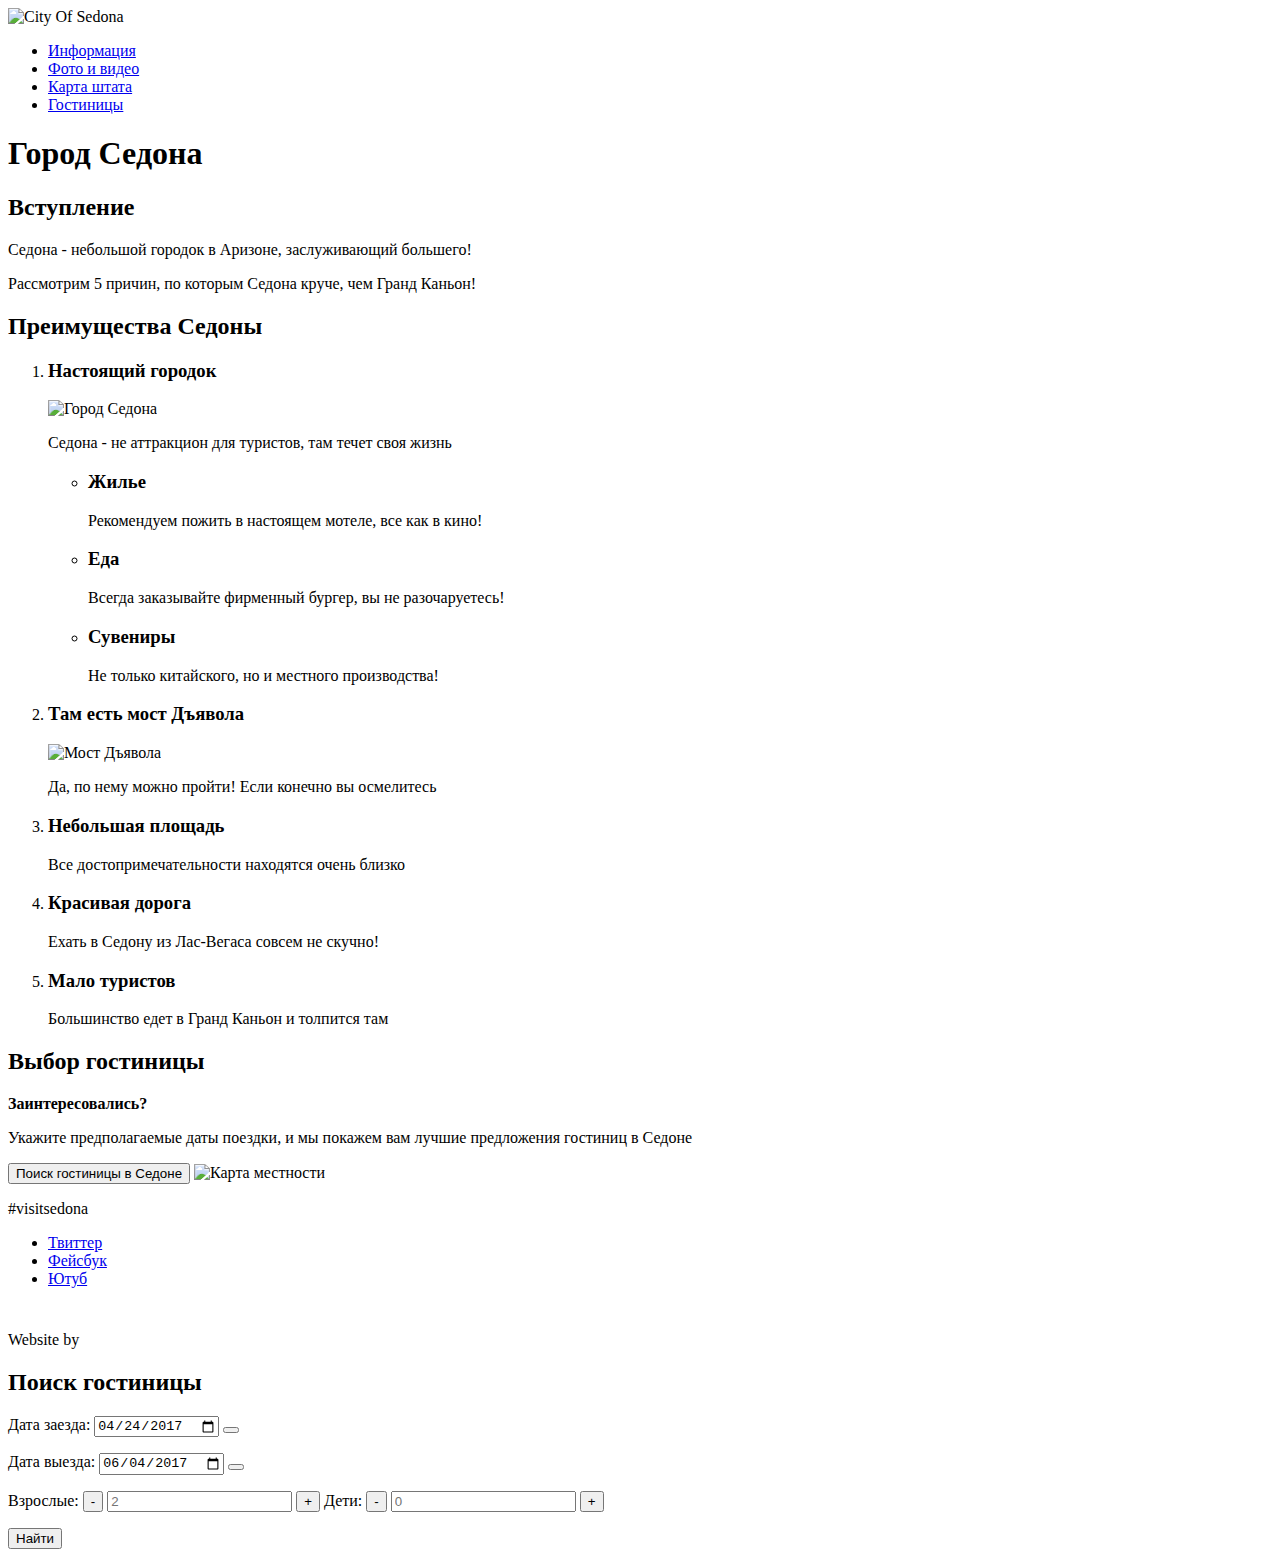
==== index.html @ 25e4fe48 "Добавление форм: редактирование" ====
<!DOCTYPE html>
<html lang="ru">
  <head>
    <meta charset="utf-8">
    <title>HTML Academy: Седона</title>
  </head>
  <body>
      
    <header class="main-header">
        <nav class="main-navigation">
            <a class="main-logo">
                <img class="sedona-main-logo" src="img/sedona-main-logo.png" width="138" height="70" alt="City Of Sedona">
            </a>
            <ul class="list-navigation">
                <li><a class="navigation-button" href="info.html">Информация</a></li>
                <li><a class="navigation-button" href="media.html">Фото и видео</a></li>
                <li><a class="navigation-button" href="map.html">Карта штата</a></li>
                <li><a class="navigation-button" href="hotels.html">Гостиницы</a></li>
            </ul>
        </nav>
    </header>
            
    <main class="container">
          
        <h1 class="visually-hidden">Город Седона</h1>
          
        <section class="introduction">
            <h2 class="visually-hidden">Вступление</h2>
            <p class="slogan">Седона - небольшой городок в Аризоне, заслуживающий большего!</p>
            <p>Рассмотрим 5 причин, по которым Седона круче, чем Гранд Каньон!</p>
        </section>
          
        <section class="features">
            <h2 class="visually-hidden">Преимущества Седоны</h2>
            <ol class="features-list">
                <li>
                    <h3>Настоящий городок</h3>
                    <img class="sedona-town" src="img/sedona-town.jpg" width="800" height="400" alt="Город Седона">
                    <p>Седона - не аттракцион для туристов, там течет своя жизнь</p>
                      
                    <div class="towns-advantages">
                        <ul class="towns-advantages-list">
                            <li><h3>Жилье</h3><p>Рекомендуем пожить в настоящем мотеле, все как в кино!</p></li>
                            <li><h3>Еда</h3><p>Всегда заказывайте фирменный бургер, вы не разочаруетесь!</p></li>
                            <li><h3>Сувениры</h3><p>Не только китайского, но и местного производства!</p></li>
                        </ul>
                    </div>
                      
                </li>
                <li>
                    <h3>Там есть мост Дъявола</h3>
                    <img class="devils-bridge" src="img/devils-bridge.jpg" width="800" height="400" alt="Мост Дъявола">
                    <p>Да, по нему можно пройти! Если конечно вы осмелитесь</p>
                </li>
                <li>
                    <h3>Небольшая площадь</h3>
                    <p>Все достопримечательности находятся очень близко</p>
                </li>
                <li>
                    <h3>Красивая дорога</h3>
                    <p>Ехать в Седону из Лас-Вегаса совсем не скучно!</p>
                </li>
                <li>
                    <h3>Мало туристов</h3>
                    <p>Большинство едет в Гранд Каньон и толпится там</p>
                </li>
              </ol>
        </section>
          
        <section class="choice">
            <h2 class="visually-hidden">Выбор гостиницы</h2>
            <b>Заинтересовались?</b>
            <p class="choice-info">Укажите предполагаемые даты поездки, и мы покажем вам лучшие предложения гостиниц в Седоне</p>
            <button type="button">Поиск гостиницы в Седоне</button> 
            <img class="map" src="img/map.png" width="1718" height="748" alt="Карта местности">
        </section>
    </main>
      
    <footer class="main-footer">
        <p class="tag">#visitsedona</p>
        <div class="footer-social">
            <ul class="social-list">
                <li><a class="social-tw" href="#">Твиттер</a></li>
                <li><a class="social-fb" href="#">Фейсбук</a></li>
                <li><a class="social-yt" href="#">Ютуб</a></li>
            </ul>
        </div>
        <p class="footer-copyright">
            Website by
            <a class="htmlacademy" href="#"><img class="htmlacademy-logo" src="img/htmlacademy-logo.svg" width="116" height="41" alt="HTML Academy"></a>
        </p>
    </footer>
      
    <section class="modal modal-seacrh">  
        <h2 class="visually-hidden">Поиск гостиницы</h2>
        <form class="search" method="post" action="https://echo.htmlacademy.ru">
            <p>
                <label for="search-arrival-date">Дата заезда:</label>
                <input type="date" id="search-arrival-date" name="arrival-date" value="2017-04-24">
                <button type="button" class="calendar" aria-label="Выбор даты"></button>
            </p>
            <p>
                <label for="search-departure-date">Дата выезда:</label>
                <input type="date" id="search-departure-date" name="departure-date" value="2017-06-04">
                <button type="button" class="calendar" aria-label="Выбор даты"></button>
            </p>
            <p>
                <label for="search-adults">Взрослые:</label>
                <button type="button" class="minus minus-adults">-</button>
                <input type="number" id="search-adults" name="adults" min="0" placeholder="2">
                <button type="button" class="plus plus-adults">+</button>
                
                <label for="search-children">Дети:</label>
                <button type="button" class="minus minus-children">-</button>
                <input type="number" id="search-children" name="children" min="0" placeholder="0">
                <button type="button" class="plus plus-children">+</button>
            </p>
            <button type="submit">Найти</button>
        </form>
    </section>
  </body>
</html>
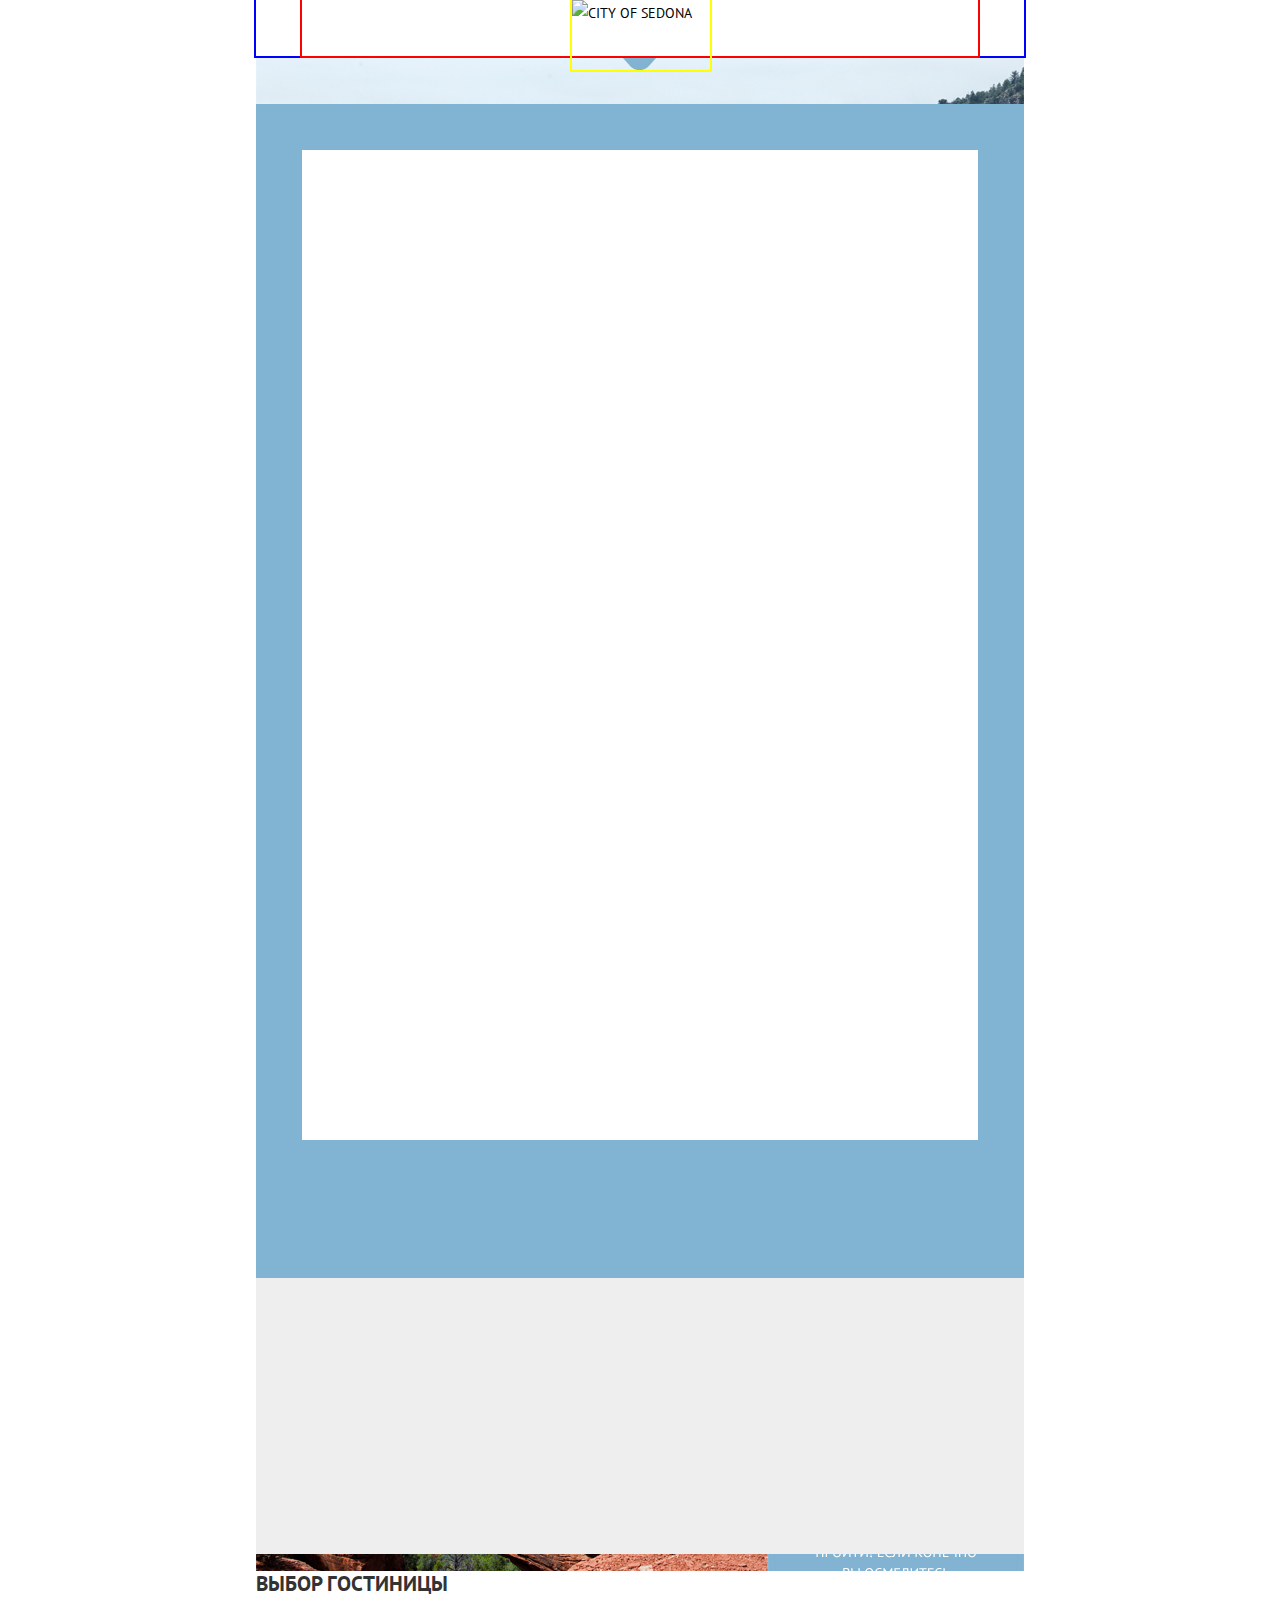
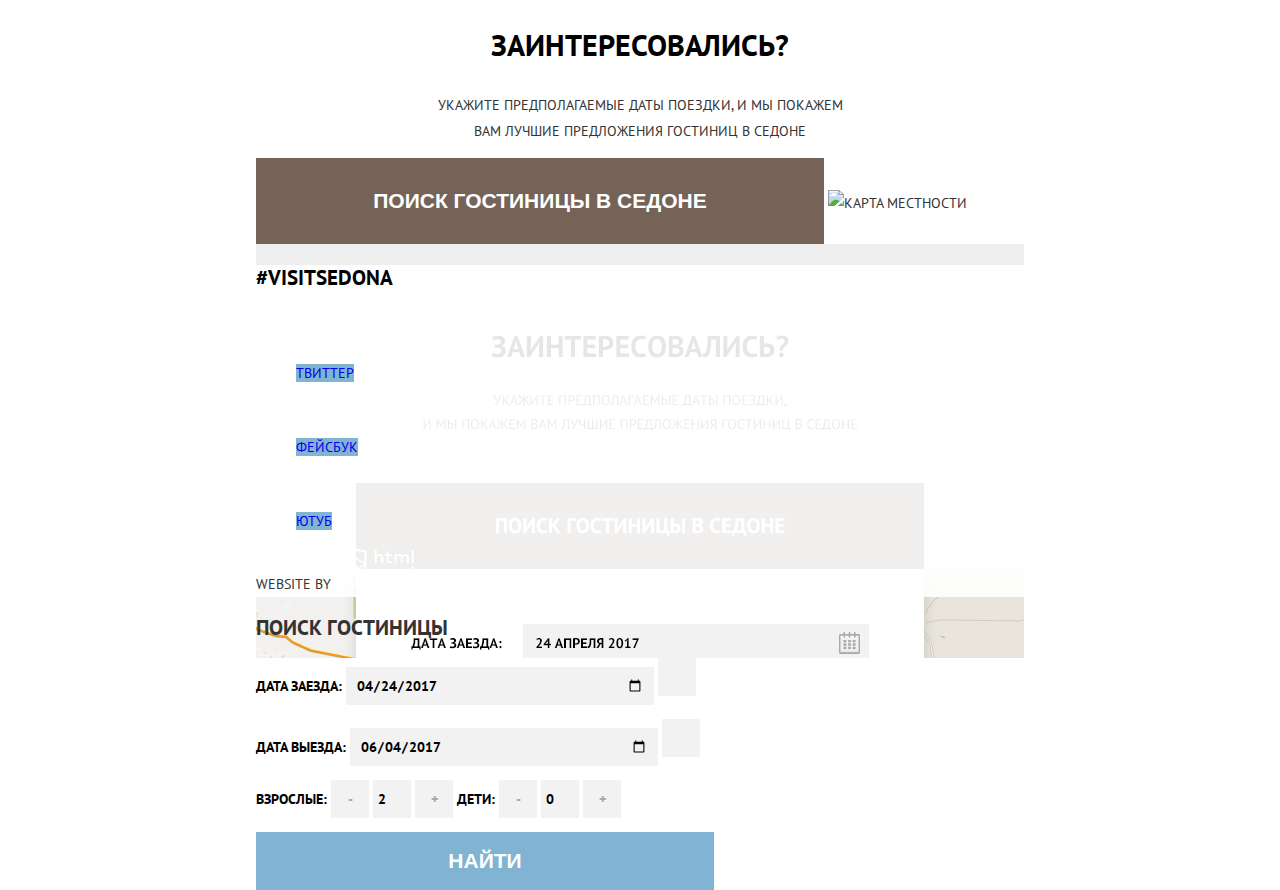
==== commit dcf2d3e6: "Сетки: готовый хедер" ====
--- a/index.html
+++ b/index.html
@@ -3,92 +3,164 @@
   <head>
     <meta charset="utf-8">
     <title>HTML Academy: Седона</title>
+    <link rel="stylesheet" href="css/normalize.css">
+    <link rel="stylesheet" href="css/style.css">
+    <link href="https://fonts.googleapis.com/css?family=PT+Sans:400,700&amp;subset=cyrillic" rel="stylesheet">
   </head>
   <body>
       
     <header class="main-header">
         <nav class="main-navigation">
-            <a class="main-logo">
-                <img class="sedona-main-logo" src="img/sedona-main-logo.png" width="138" height="70" alt="City Of Sedona">
-            </a>
-            <ul class="list-navigation">
-                <li><a class="navigation-button" href="info.html">Информация</a></li>
-                <li><a class="navigation-button" href="media.html">Фото и видео</a></li>
-                <li><a class="navigation-button" href="map.html">Карта штата</a></li>
-                <li><a class="navigation-button" href="hotels.html">Гостиницы</a></li>
-            </ul>
+            <div class="align-container">
+                <a class="main-logo">
+                    <img class="sedona-main-logo" src="img/sedona-main-logo.png" width="138" height="70" alt="City Of Sedona">
+                </a>
+                <ul class="list-navigation">
+<!--
+                    <li><a class="navigation-button" href="info.html">Информация</a></li>
+                    <li><a class="navigation-button" href="media.html">Фото и видео</a></li>
+                    <li><a class="navigation-button" href="map.html">Карта штата</a></li>
+                    <li><a class="navigation-button" href="hotels.html">Гостиницы</a></li>
+-->
+                </ul> 
+            </div>
         </nav>
     </header>
             
     <main class="container">
           
-        <h1 class="visually-hidden">Город Седона</h1>
+        <!--<h1 class="visually-hidden">Город Седона</h1>-->
           
         <section class="introduction">
-            <h2 class="visually-hidden">Вступление</h2>
-            <p class="slogan">Седона - небольшой городок в Аризоне, заслуживающий большего!</p>
-            <p>Рассмотрим 5 причин, по которым Седона круче, чем Гранд Каньон!</p>
+<!--
+            <div class="background-container">
+                <div class="align-container">
+                    <div class="welcome-wrapper">
+                        <img src="img/welcome.png" width="256" height="86" alt="Welcome to the gorgeous">
+                    </div>
+                    <div class="sedona-wrapper">
+                        <img src="img/sedona.png" width="458" height="78" alt="Sedona">
+                    </div>
+                    <div class="grandcanyon-wrapper">
+                        <img src="img/grandcanyonsucks.png" width="296" height="80" alt="Because the Grand Canyon sucks!">
+                    </div>
+                </div>
+            </div>
+-->
+            <!--<h2 class="visually-hidden">Вступление</h2>-->
+            <div class="text-container">
+                <div class="slogan-container">
+                   <!-- <p class="slogan">Седона - небольшой городок в Аризоне, заслуживающий большего!</p>-->
+                </div>
+                <!--<p>Рассмотрим 5 причин, по которым Седона круче, чем Гранд Каньон!</p>-->
+            </div>
         </section>
           
         <section class="features">
-            <h2 class="visually-hidden">Преимущества Седоны</h2>
+           <!-- <h2 class="visually-hidden">Преимущества Седоны</h2> -->
             <ol class="features-list">
-                <li>
-                    <h3>Настоящий городок</h3>
-                    <img class="sedona-town" src="img/sedona-town.jpg" width="800" height="400" alt="Город Седона">
-                    <p>Седона - не аттракцион для туристов, там течет своя жизнь</p>
+                <div class="features-wrapper">
+                    <li class="feature-item special special-1">
+<!--
+                        <h3>Настоящий городок</h3>
+                        <img class="sedona-town" src="img/sedona-town.jpg" width="511" height="256" alt="Город Седона">
+                        <p class="feature-number">№1</p>
+                        <p>Седона - не аттракцион для туристов, там течет своя жизнь</p>
+-->
                       
-                    <div class="towns-advantages">
-                        <ul class="towns-advantages-list">
-                            <li><h3>Жилье</h3><p>Рекомендуем пожить в настоящем мотеле, все как в кино!</p></li>
-                            <li><h3>Еда</h3><p>Всегда заказывайте фирменный бургер, вы не разочаруетесь!</p></li>
-                            <li><h3>Сувениры</h3><p>Не только китайского, но и местного производства!</p></li>
-                        </ul>
-                    </div>
+                        <div class="towns-advantages">
+                            <div class="towns-advantages-wrapper">
+                                <ul class="towns-advantages-list">
+                                    <li class="advantage-item">
+<!--
+                                        <div class="advantage-item-container advantage-item-container-1">
+                                            <h3>Жилье</h3>
+                                            <p>Рекомендуем пожить в настоящем мотеле, все как в кино!</p>
+                                        </div>
+-->
+                                    </li>
+                                    <li class="advantage-item">
+<!--
+                                        <div class="advantage-item-container advantage-item-container-2">
+                                            <h3>Еда</h3>
+                                            <p>Всегда заказывайте фирменный бургер, вы не разочаруетесь!</p>
+                                        </div>
+-->
+                                    </li>
+                                    <li class="advantage-item">
+<!--
+                                        <div class="advantage-item-container advantage-item-container-3">
+                                            <h3>Сувениры</h3>
+                                            <p>Не только китайского, но и местного производства!</p>
+                                        </div>
+-->
+                                </li>
+                                </ul>
+                            </div>
+                        </div>
                       
-                </li>
-                <li>
-                    <h3>Там есть мост Дъявола</h3>
-                    <img class="devils-bridge" src="img/devils-bridge.jpg" width="800" height="400" alt="Мост Дъявола">
-                    <p>Да, по нему можно пройти! Если конечно вы осмелитесь</p>
-                </li>
-                <li>
-                    <h3>Небольшая площадь</h3>
-                    <p>Все достопримечательности находятся очень близко</p>
-                </li>
-                <li>
-                    <h3>Красивая дорога</h3>
-                    <p>Ехать в Седону из Лас-Вегаса совсем не скучно!</p>
-                </li>
-                <li>
-                    <h3>Мало туристов</h3>
-                    <p>Большинство едет в Гранд Каньон и толпится там</p>
-                </li>
-              </ol>
+                    </li>
+                    <li class="feature-item special special-2">
+<!--
+                        <h3>Там есть мост Дъявола</h3>
+                        <img class="devils-bridge" src="img/devils-bridge.jpg" width="511" height="255" alt="Мост Дъявола">
+                        <p class="feature-number">№2</p>
+                        <p>Да, по нему можно пройти! Если конечно вы осмелитесь</p>
+-->
+                    </li>
+                    <li class="feature-item">
+<!--
+                        <h3>Небольшая площадь</h3>
+                        <p class="feature-number">№3</p>
+                        <p>Все достопримечательности находятся очень близко</p>
+-->
+                    </li>
+                    <li class="feature-item">
+<!--
+                        <h3>Красивая дорога</h3>
+                        <p class="feature-number">№4</p>
+                        <p>Ехать в Седону из Лас-Вегаса совсем не скучно!</p>
+-->
+                    </li>
+                    <li class="feature-item">
+<!--
+                        <h3>Мало туристов</h3>
+                        <p class="feature-number">№5</p>
+                        <p>Большинство едет в Гранд Каньон и толпится там</p>
+-->
+                    </li>
+                </div>
+            </ol>
         </section>
           
         <section class="choice">
             <h2 class="visually-hidden">Выбор гостиницы</h2>
-            <b>Заинтересовались?</b>
-            <p class="choice-info">Укажите предполагаемые даты поездки, и мы покажем вам лучшие предложения гостиниц в Седоне</p>
+            <div class="text-container">
+                <p class="interest">Заинтересовались?</p>
+                <p class="choice-info">Укажите предполагаемые даты поездки, и мы покажем вам лучшие предложения гостиниц в Седоне</p>
+            </div>
             <button type="button">Поиск гостиницы в Седоне</button> 
             <img class="map" src="img/map.png" width="1718" height="748" alt="Карта местности">
         </section>
     </main>
       
     <footer class="main-footer">
-        <p class="tag">#visitsedona</p>
-        <div class="footer-social">
+        <div class="footer-tag-container">
+            <p class="tag">#visitsedona</p>
+        </div>
+        <div class="footer-social-container">
             <ul class="social-list">
                 <li><a class="social-tw" href="#">Твиттер</a></li>
                 <li><a class="social-fb" href="#">Фейсбук</a></li>
                 <li><a class="social-yt" href="#">Ютуб</a></li>
             </ul>
         </div>
-        <p class="footer-copyright">
-            Website by
-            <a class="htmlacademy" href="#"><img class="htmlacademy-logo" src="img/htmlacademy-logo.svg" width="116" height="41" alt="HTML Academy"></a>
-        </p>
+        <div class="footer-copyright-container">
+            <p class="footer-copyright">
+                Website by
+                <a class="htmlacademy" href="#"><img class="htmlacademy-logo" src="img/htmlacademy-logo.svg" width="116" height="41" alt="HTML Academy"></a>
+            </p>
+        </div>
     </footer>
       
     <section class="modal modal-seacrh">  
@@ -107,12 +179,12 @@
             <p>
                 <label for="search-adults">Взрослые:</label>
                 <button type="button" class="minus minus-adults">-</button>
-                <input type="number" id="search-adults" name="adults" min="0" placeholder="2">
+                <input type="number" id="search-adults" name="adults" min="0" value="2">
                 <button type="button" class="plus plus-adults">+</button>
                 
                 <label for="search-children">Дети:</label>
                 <button type="button" class="minus minus-children">-</button>
-                <input type="number" id="search-children" name="children" min="0" placeholder="0">
+                <input type="number" id="search-children" name="children" min="0" value="0">
                 <button type="button" class="plus plus-children">+</button>
             </p>
             <button type="submit">Найти</button>
--- a/css/style.css
+++ b/css/style.css
@@ -0,0 +1,714 @@
+/*размер шрифта,
+высоту строки,
+цвет шрифта,
+жирность шрифта,
+гарнитура (название шрифта),
+другие текстовые параметры, если требуется по макету.*/
+
+/*Базовые теги*/
+
+html { 
+    box-sizing: border-box; 
+}
+
+*, 
+*::before, 
+*::after { 
+    box-sizing: inherit; 
+}
+
+body {
+    margin: 0 auto;
+    padding: 0;
+    
+    /*Временно*/
+    width: 768px;
+    
+    font-family: 'PT Sans', 'Tahoma', sans-serif;
+    font-size: 14px;
+    line-height: 26px;
+    font-weight: normal;
+    color: #333333;
+    text-transform: uppercase;
+    
+    background-color: #ffffff;
+    background-image: url(../img/sedona-index-768.jpg);
+    background-repeat: no-repeat;
+    background-position: center top;
+}
+
+a {
+    text-decoration: none;
+    
+    outline: none;
+}
+
+/*Главное меню*/
+
+.main-navigation {
+    margin: 0;
+    padding: 0;
+    
+    color: #000000;
+}
+
+.list-navigation {
+    margin: 0;
+    padding: 0;
+
+    background-color: #ffffff;
+    list-style: none;
+}
+
+/*Интерактивные элементы*/
+
+.list-navigation a {
+    color: #000000;
+}
+
+.list-navigation a:hover,
+.list-navigation a:focus {
+    color: #81b3d2;
+}
+
+.list-navigation a:active {
+    color: rgba(0, 0, 0, 0.3);
+}
+
+.list-navigation a:visited {
+    color: #000000;
+}
+
+.active-main a {
+    color: #766357;
+}
+
+/*Интро главной страницы*/
+/*Подправить картинку-тень*/
+
+.introduction .background-container {
+    margin: 0;
+    padding: 0;
+    
+    width: 100%;
+    /*Временно*/
+    height: 512px;
+    
+    background-color: #858c92;
+    background-image: 
+        url("../img/shadow.png"),  
+        url("../img/background-photo.jpg");
+    background-size: 
+        100%,
+        100%;
+    background-position: 
+        bottom center,
+        center;
+    background-repeat: no-repeat;
+}
+
+.text-container {
+    margin: auto;
+    padding: 0;
+    
+    text-align: center;
+}
+
+.slogan-container {
+    margin: auto;
+    padding: 0;
+    
+    width: 440px;
+    height: 48px;
+    
+    font-size: 21px;
+    font-weight: bold;
+    color: #000000;
+}
+
+/*Преимущества главной страницы*/
+
+.features {
+    background-color: #eeeeee;
+}
+
+.features-list {
+    margin: 0;
+    padding: 0;
+    
+    list-style: none;
+}
+
+.features-list h3 {
+    font-size: 21px;
+    font-weight: bold;
+    color: #000000;
+}
+
+.feature-item {
+    margin: 0;
+    padding: 46px;
+    
+    width: 33%;
+    
+    text-align: center;
+}
+
+.special {
+    width: 100%;
+    
+    color: #ffffff;
+    
+    background-color: #81b3d2;
+}
+
+
+.special h3 {
+    color: #ffffff;
+}
+
+.towns-advantages {
+    color: #000000;
+    
+    background-color: #ffffff;
+}
+
+.towns-advantages h3 {
+    color: #000000;
+}
+
+.towns-advantages-list {
+    margin: 0;
+    padding: 0;
+    
+    list-style: none;
+}
+
+.advantage-item {
+    margin: 0;
+    padding: 0;
+    
+    width: 33%;
+    height: 330px;
+}
+
+.advantage-item-container::before {
+    content: "";
+    display: block;
+    
+    width: 75px;
+    height: 72px;
+        
+    background-size: 75px 72px;
+}
+
+.advantage-item-container-1::before {
+    background-image: url(../img/icon-1.svg);
+}
+
+.advantage-item-container-2::before {
+    background-image: url(../img/icon-2.svg);
+}
+
+.advantage-item-container-3::before {
+    background-image: url(../img/icon-3.svg);
+}
+
+/*Подбор отеля и карта*/
+
+.choice {
+    background-color: #ffffff;
+}
+
+.interest {
+    font-size: 30px;
+    line-height: 35px;
+    font-weight: bold;
+    color: #000000;
+}
+
+.choice .text-container {
+    width: 434px;
+}
+
+/*Интерактивные элементы*/
+
+.choice button[type="button"] {
+    width: 568px;
+    height: 86px;
+    
+    font-size: 21px;
+    line-height: 26px;
+    font-weight: bold;
+    color: #ffffff;
+    text-transform: uppercase;
+    text-align: center;
+    
+    background-color: #766357;
+    border: none;
+    outline: none;
+}
+
+.choice button[type="button"]:hover,
+.choice button[type="button"]:focus {
+    background-color: #604e43;
+}
+
+.choice button[type="button"]:active {
+    color: rgba(255, 255, 255, 0.3);
+    
+    background-color: #503e33;
+}
+
+/*Футер*/
+
+.main-footer {
+    background-color: rgba(255, 255, 255, 0.9)
+}
+
+.footer-tag-container {
+    font-size: 21px;
+    font-weight: bold;
+    color: #000000;
+}
+
+.social-list {
+    list-style: none;
+}
+
+/*Интерактивные элементы*/
+/*Сделать смену цвета свг картинок*/
+/*Картинки внутри ссылок появятся на следующем этапе*/
+
+.social-list a {
+    background-color: #81b3d2;
+}
+
+.social-list a:hover,
+.social-list a:focus {
+    background-color: #669ec0;
+}
+
+.social-list a:active {
+    background-color: #5496bd;
+}
+
+.social-list a::before {
+    content: "";
+    display: block;
+    
+    width: 46px;
+    height: 48px;
+    
+    background-size: 27px 27px;
+    background-position: center;
+    background-repeat: no-repeat;
+}
+
+.social-list .social-tw::before {
+    background-image: url(../img/t-icon.svg);
+}
+
+.social-list .social-fb::before {
+    background-image: url(../img/fb-icon.svg);
+}
+
+.social-list .social-yt::before {
+    background-image: url(../img/youtube-icon.svg);
+}
+
+/*Форма подбора отеля*/
+.search {
+    font-weight: bold;
+    color: #000000;
+    
+    background-color: #ffffff;
+}
+
+.search input {
+    margin: 0;
+    padding: 10px;
+    
+    font: inherit;
+    
+    background-color: #f2f2f2;
+    border: none;
+    outline: none;
+}
+
+.search input[type="date"] {
+    width: 308px;
+    height: 38px;
+}
+
+.search input[type="number"] {
+    padding: 5px;
+    
+    width: 38px;
+    height: 38px;
+}
+
+.search input:hover {
+    background-color: #ebebeb;
+}
+
+.search input:focus {
+    background-color: #ffffff;
+    border: 2px solid #e5e5e5;
+}
+
+.search button[type="button"] {
+    margin: 0;
+    padding: 5px;
+    
+    width: 38px;
+    height: 38px;
+    
+    font: inherit;
+    color: #a9a9a9;
+    
+    background-color: #f2f2f2;
+    border: none;
+    outline: none;
+}
+
+.search .calendar {
+    background-image: url(../img/calendar.svg);
+    background-repeat: no-repeat;
+    background-position: center;
+}
+
+.search button[type="button"]:hover,
+.search button[type="button"]:focus {
+    color: #000000;
+}
+
+.search button[type="button"]:active {
+    color: #81b3d2;
+}
+
+.search button[type="submit"] {
+    width: 458px;
+    height: 58px;
+    
+    font-size: 21px;
+    line-height: 26px;
+    font-weight: bold;
+    color: #ffffff;
+    text-transform: uppercase;
+    
+    background-color: #81b3d2;
+    border: none;
+    outline: none;
+}
+
+.search button[type="submit"]:hover,
+.search button[type="submit"]:focus {
+    background-color: #669ec0;
+}
+
+.search button[type="submit"]:active {
+    color: rgba(255, 255, 255, 0.3);
+    
+    background-color: #5496bd;
+}
+
+/*Фильтр страниц отелей*/
+/*Заменить у чекбоксов outline*/
+/*Стилей у input при взаимодействии нет, добавить свои...
++ добавить рамку */
+
+.filter {
+    font-size: 14px;
+    line-height: 21px;
+    color: #ffffff;
+    
+    background-color: #657380;
+    background-image: url(../img/filter-background.jpg);
+    background-repeat: no-repeat;
+    background-position: center;
+    background-size: contain;
+}
+
+.filter fieldset {
+    border: none;
+}
+
+.filter legend {
+    font-size: 16px;
+    font-weight: bold;
+}
+
+.filter input[type="text"] {
+    font: inherit;
+    color: #ffffff;
+    
+    background-color: transparent;
+    border: none;
+}
+
+.filter button[type="submit"] {
+    width: 133px;
+    height: 32px;
+    
+    font: inherit;
+    font-size: 14px;
+    line-height: 21px;
+    color: #ffffff;
+    text-transform: uppercase;
+    
+    background-color: transparent;
+    border: 2px solid #ffffff;
+    border-radius: 2px;
+    outline: none;
+}
+
+.filter button[type="submit"]:hover,
+.filter button[type="submit"]:focus {
+    color: #000000;
+    
+    background-color: #ffffff;
+}
+
+.filter button[type="submit"]:active {
+    color: #000000;
+    
+    background-color: #ffffff;
+}
+
+/*Сортировка*/
+/*Добавить смену цвета свг иконок*/
+
+.sorting {
+    font: inherit;
+    font-size: 12px;
+    line-height: 18px;
+    color: #000000;
+    
+    background-color: #ffffff;
+}
+
+.sorting .found {
+    font: inherit;
+    font-size: 21px;
+    line-height: 26px;
+    font-weight: bold;
+    color: #000000;
+}
+
+.sorting-settings {
+    list-style: none;
+}
+
+.sorting-settings a {
+    color: rgba(0, 0, 0, 0.3);
+    text-decoration: underline dotted #81b3d2;
+}
+
+.sorting-settings a:hover,
+.sorting-settings a:focus {
+    color: #81b3d2;
+}
+
+.sorting-settings a:active {
+    color: #000000;
+    text-decoration: none;
+}
+
+.active-sort a {
+    color: #81b3d2;
+}
+
+/*Список отелей*/
+
+.results-list {
+    font: inherit;
+    line-height: 21px;
+    
+    background-color: #ffffff;
+}
+
+.hotels-list {
+    list-style: none;
+}
+
+.hotel-name {
+    font: inherit;
+    font-size: 21px;
+    line-height: 26px;
+    font-weight: bold;
+    color: #000000;
+}
+
+.hotel-name:hover,
+.hotel-name:focus {
+    color: #81b3d2;
+}
+
+.hotel-name:active {
+    color: rgba(0, 0, 0, 0.3);
+}
+
+.hotels-list .info {
+    font-weight: bold;
+    color: #ffffff;
+    
+    background-color: #81b3d2;
+}
+
+.hotels-list .info:hover,
+.hotels-list .info:focus {
+    background-color: #669ec0;
+}
+
+.hotels-list .info:active {
+    color: rgba(255, 255, 255, 0.3);
+    
+    background-color: #5496bd;
+}
+
+.hotels-list .reserve {
+    font-weight: bold;
+    color: #ffffff;
+    
+    background-color: #766357;
+}
+
+.hotels-list .reserve:hover,
+.hotels-list .reserve:focus {
+    background-color: #604e43;
+}
+
+.hotels-list .reserve:active {
+    color: rgba(255, 255, 255, 0.3);
+    
+    background-color: #503e33;
+}
+
+.hotel-rating {
+    background-color: #f2f2f2;
+}
+
+.hotel-rank {
+    list-style: none;
+}
+
+.hotel-rank .star-blue::before {
+    content: "";
+    display: block;
+    
+    width: 18px;
+    height: 17px;
+    
+    background-image: url(../img/star.svg);
+    background-size: 18px 17px;
+    background-position: center;
+    background-repeat: no-repeat;
+}
+
+.hotel-rank .star-none::before {
+    content: "";
+    display: block;
+    
+    width: 18px;
+    height: 17px;
+}
+
+/*Сеточные стили*/
+*,
+*::before,
+*::after {
+    background-color: transparent;
+}
+
+/*Хедер*/
+
+.main-header {
+    margin: 0;
+    padding: 0;
+    
+    /*Временно для сетки*/
+    min-height: 56px;
+    outline: 2px solid blue;
+}
+
+.sedona-main-logo {
+    position: absolute;
+    top: 0;
+    left: 40%;
+    
+    /*Временно для сетки*/
+    outline: 2px solid yellow;
+}
+
+.main-navigation {
+    margin: 0;
+    padding: 0;
+    
+    /*Временно для сетки*/
+    min-height: 56px;
+    outline: 2px solid yellow;
+}
+
+.main-navigation .align-container {
+    position: relative;
+    
+    display: flex;
+    width: 88%;
+    margin: 0 auto;
+    
+    /*Временно для сетки*/
+    outline: 2px solid red;
+}
+
+.list-navigation {
+    margin: 0 auto;
+    padding: 0;
+    
+    /*Временно для сетки*/
+    min-height: 56px;
+    min-width: 676px;
+    outline: 2px solid green;
+}
+
+/*Интро главной страницы*/
+
+.background-container {
+    width: 100%;
+    min-height: 512px;
+}
+
+.align-container {
+    width: 88%;
+    margin: 0 auto;
+}
+
+.background-container .align-container {
+    padding-top: 75px;
+    display: flex;
+    flex-direction: column;
+    align-items: center;
+}
+
+.welcome-wrapper {
+    margin-bottom: 53px;
+}
+
+.sedona-wrapper {
+    margin-bottom: 58px;
+}
+
+.grandcanyon-wrapper {
+    margin-bottom: 85px;
+}
+
+/*Преимущества*/
+.features-wrapper {
+    display: flex;
+    flex-direction: column;
+}
+
+.towns-advantages-wrapper {
+    display: flex;
+    flex-direction: row;
+}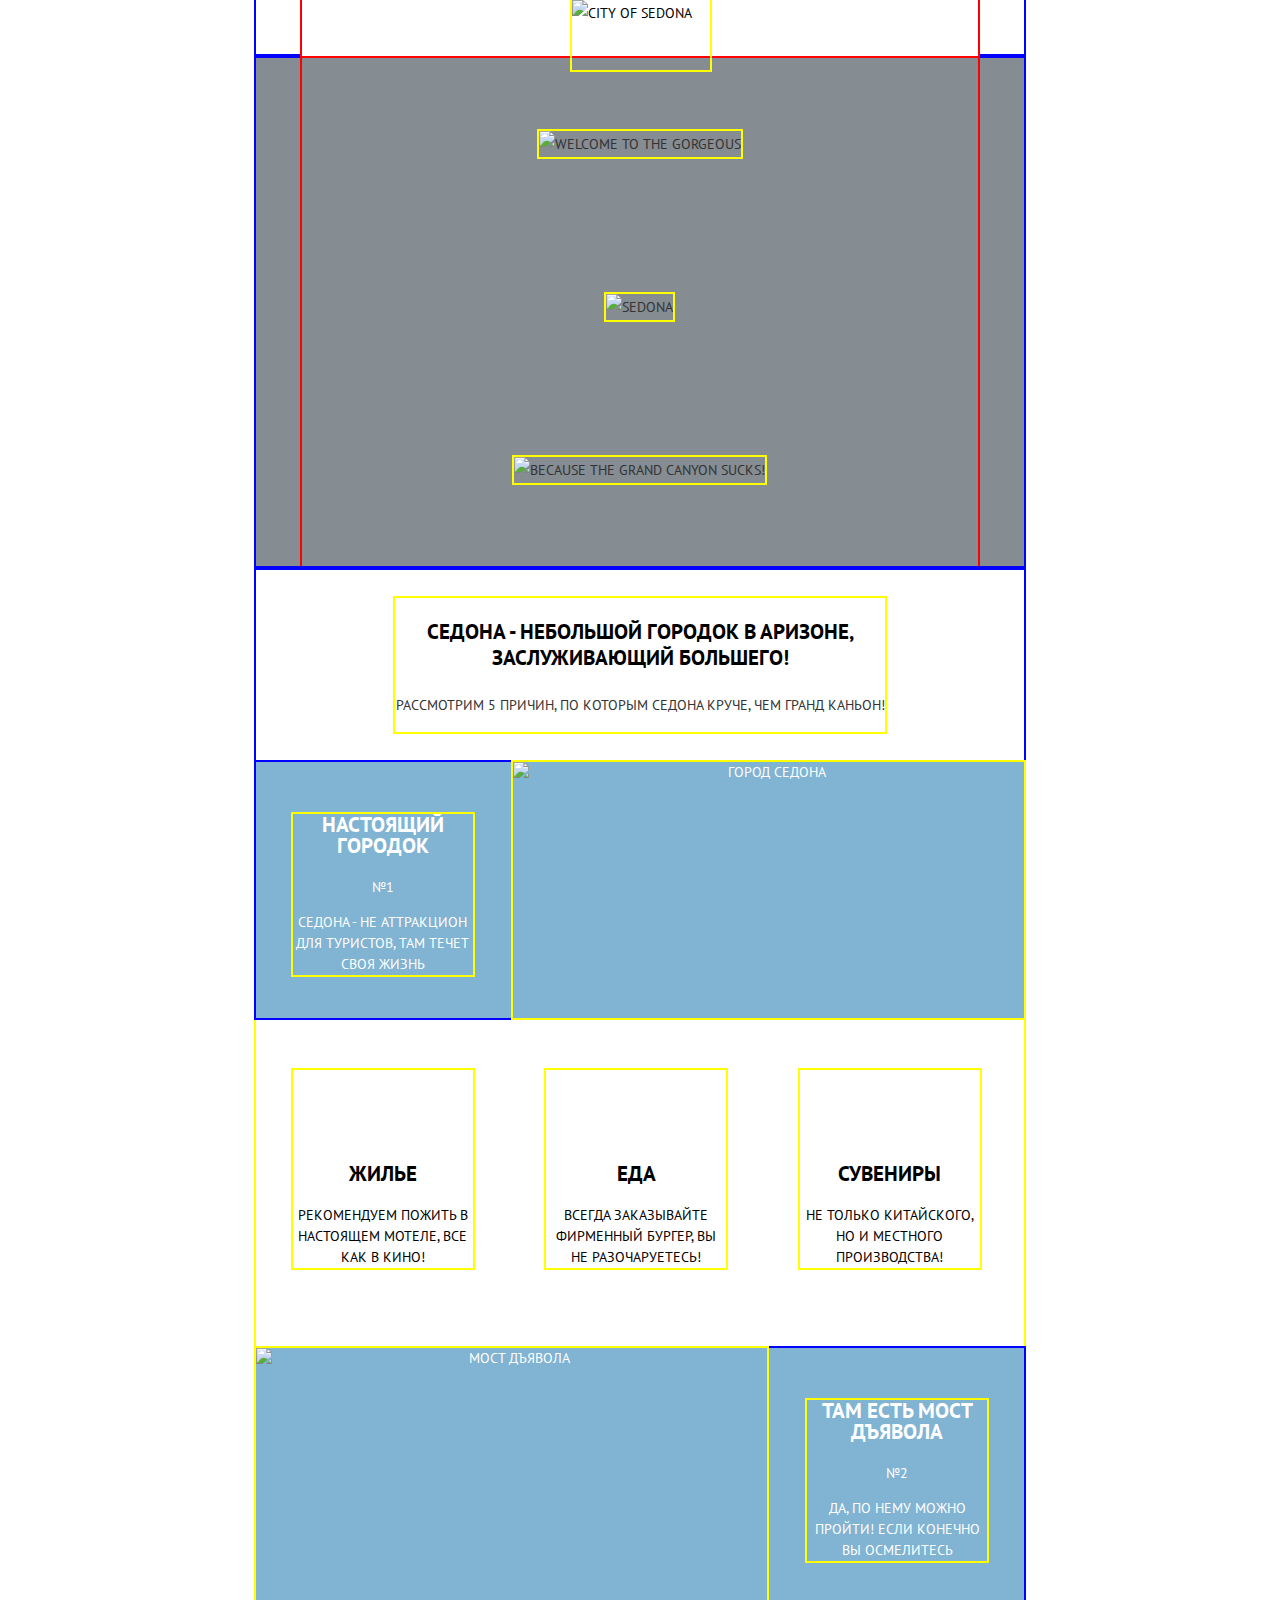
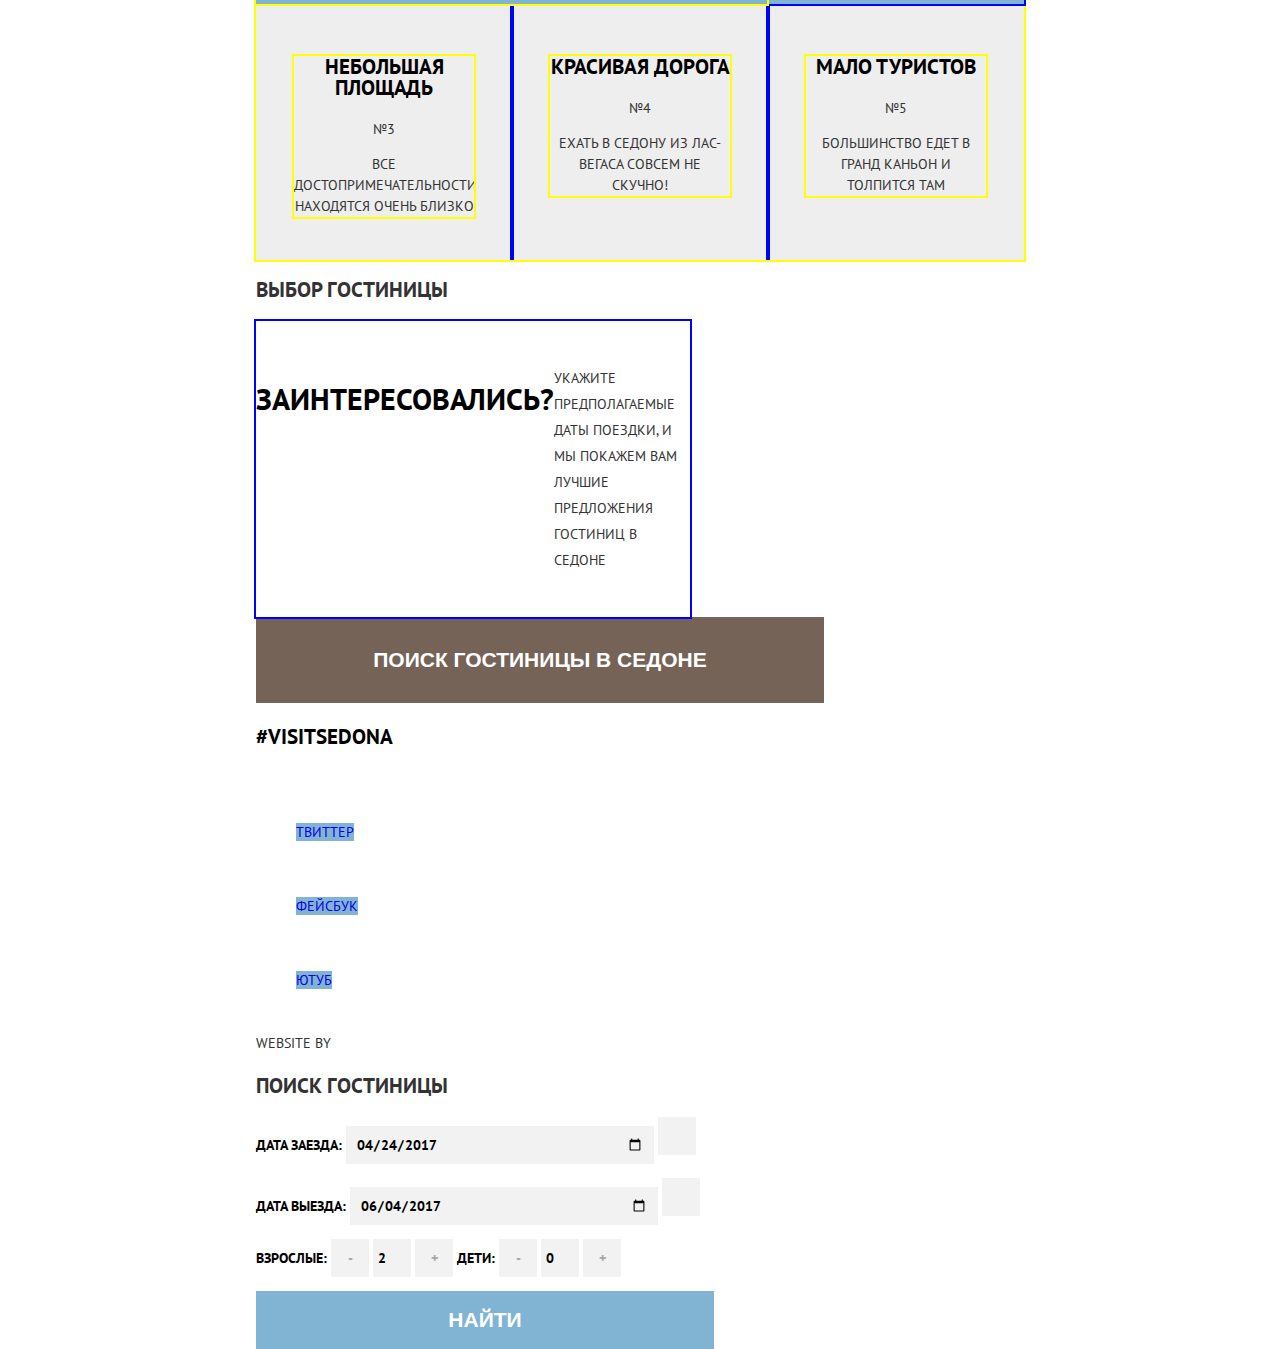
==== commit 3c01e2ef: "Cетки: готовые преимущества" ====
--- a/index.html
+++ b/index.html
@@ -32,27 +32,25 @@
         <!--<h1 class="visually-hidden">Город Седона</h1>-->
           
         <section class="introduction">
-<!--
             <div class="background-container">
                 <div class="align-container">
-                    <div class="welcome-wrapper">
+                    <div class="intro-wrapper">
                         <img src="img/welcome.png" width="256" height="86" alt="Welcome to the gorgeous">
                     </div>
-                    <div class="sedona-wrapper">
+                    <div class="intro-wrapper">
                         <img src="img/sedona.png" width="458" height="78" alt="Sedona">
                     </div>
-                    <div class="grandcanyon-wrapper">
+                    <div class="intro-wrapper">
                         <img src="img/grandcanyonsucks.png" width="296" height="80" alt="Because the Grand Canyon sucks!">
                     </div>
                 </div>
             </div>
--->
             <!--<h2 class="visually-hidden">Вступление</h2>-->
             <div class="text-container">
-                <div class="slogan-container">
-                   <!-- <p class="slogan">Седона - небольшой городок в Аризоне, заслуживающий большего!</p>-->
+                <div class="paragraph">
+                    <p class="slogan">Седона - небольшой городок в Аризоне, заслуживающий большего!</p>
+                    <p>Рассмотрим 5 причин, по которым Седона круче, чем Гранд Каньон!</p>
                 </div>
-                <!--<p>Рассмотрим 5 причин, по которым Седона круче, чем Гранд Каньон!</p>-->
             </div>
         </section>
           
@@ -61,74 +59,68 @@
             <ol class="features-list">
                 <div class="features-wrapper">
                     <li class="feature-item special special-1">
-<!--
-                        <h3>Настоящий городок</h3>
-                        <img class="sedona-town" src="img/sedona-town.jpg" width="511" height="256" alt="Город Седона">
-                        <p class="feature-number">№1</p>
-                        <p>Седона - не аттракцион для туристов, там течет своя жизнь</p>
--->
-                      
-                        <div class="towns-advantages">
+                        <div class="feature-container">
+                            <h3>Настоящий городок</h3>
+                            <img class="sedona-town" src="img/sedona-town.jpg" width="511" height="256" alt="Город Седона">
+                            <p class="feature-number">№1</p>
+                            <p>Седона - не аттракцион для туристов, там течет своя жизнь</p>
+                        </div>
+                    </li>
+                    <li class="towns-advantages">
+                        <ul class="towns-advantages-list">
                             <div class="towns-advantages-wrapper">
-                                <ul class="towns-advantages-list">
-                                    <li class="advantage-item">
-<!--
-                                        <div class="advantage-item-container advantage-item-container-1">
-                                            <h3>Жилье</h3>
-                                            <p>Рекомендуем пожить в настоящем мотеле, все как в кино!</p>
-                                        </div>
--->
-                                    </li>
-                                    <li class="advantage-item">
-<!--
-                                        <div class="advantage-item-container advantage-item-container-2">
-                                            <h3>Еда</h3>
-                                            <p>Всегда заказывайте фирменный бургер, вы не разочаруетесь!</p>
-                                        </div>
--->
-                                    </li>
-                                    <li class="advantage-item">
-<!--
-                                        <div class="advantage-item-container advantage-item-container-3">
-                                            <h3>Сувениры</h3>
-                                            <p>Не только китайского, но и местного производства!</p>
-                                        </div>
--->
+                                <li class="advantage-item">
+                                    <div class="feature-container feature-container-1">
+                                        <h3>Жилье</h3>
+                                        <p>Рекомендуем пожить в настоящем мотеле, все как в кино!</p>
+                                    </div>
                                 </li>
-                                </ul>
+                                <li class="advantage-item">
+                                    <div class="feature-container feature-container-2">
+                                        <h3>Еда</h3>
+                                        <p>Всегда заказывайте фирменный бургер, вы не разочаруетесь!</p>
+                                    </div>
+                                </li>
+                                <li class="advantage-item">
+                                    <div class="feature-container feature-container-3">
+                                        <h3>Сувениры</h3>
+                                        <p>Не только китайского, но и местного производства!</p>
+                                    </div>
+                                </li>
                             </div>
-                        </div>
-                      
+                        </ul>
                     </li>
                     <li class="feature-item special special-2">
-<!--
-                        <h3>Там есть мост Дъявола</h3>
-                        <img class="devils-bridge" src="img/devils-bridge.jpg" width="511" height="255" alt="Мост Дъявола">
-                        <p class="feature-number">№2</p>
-                        <p>Да, по нему можно пройти! Если конечно вы осмелитесь</p>
--->
+                        <div class="feature-container">
+                            <h3>Там есть мост Дъявола</h3>
+                            <img class="devils-bridge" src="img/devils-bridge.jpg" width="511" height="256" alt="Мост Дъявола">
+                            <p class="feature-number">№2</p>
+                            <p>Да, по нему можно пройти! Если конечно вы осмелитесь</p>
+                        </div>
                     </li>
-                    <li class="feature-item">
-<!--
-                        <h3>Небольшая площадь</h3>
-                        <p class="feature-number">№3</p>
-                        <p>Все достопримечательности находятся очень близко</p>
--->
-                    </li>
-                    <li class="feature-item">
-<!--
-                        <h3>Красивая дорога</h3>
-                        <p class="feature-number">№4</p>
-                        <p>Ехать в Седону из Лас-Вегаса совсем не скучно!</p>
--->
-                    </li>
-                    <li class="feature-item">
-<!--
-                        <h3>Мало туристов</h3>
-                        <p class="feature-number">№5</p>
-                        <p>Большинство едет в Гранд Каньон и толпится там</p>
--->
-                    </li>
+                    <div class="usual-features-wrapper">
+                        <li class="feature-item">
+                            <div class="feature-container">
+                                <h3>Небольшая площадь</h3>
+                                <p class="feature-number">№3</p>
+                                <p>Все достопримечательности находятся очень близко</p>
+                            </div>
+                        </li>
+                        <li class="feature-item">
+                            <div class="feature-container">
+                                <h3>Красивая дорога</h3>
+                                <p class="feature-number">№4</p>
+                                <p>Ехать в Седону из Лас-Вегаса совсем не скучно!</p>
+                            </div>
+                        </li>
+                        <li class="feature-item">
+                            <div class="feature-container">
+                                <h3>Мало туристов</h3>
+                                <p class="feature-number">№5</p>
+                                <p>Большинство едет в Гранд Каньон и толпится там</p>
+                            </div>
+                        </li>
+                    </div>
                 </div>
             </ol>
         </section>
@@ -140,7 +132,7 @@
                 <p class="choice-info">Укажите предполагаемые даты поездки, и мы покажем вам лучшие предложения гостиниц в Седоне</p>
             </div>
             <button type="button">Поиск гостиницы в Седоне</button> 
-            <img class="map" src="img/map.png" width="1718" height="748" alt="Карта местности">
+<!--            <img class="map" src="img/map.png" width="1718" height="748" alt="Карта местности">-->
         </section>
     </main>
       
--- a/css/style.css
+++ b/css/style.css
@@ -21,7 +21,7 @@
     margin: 0 auto;
     padding: 0;
     
-    /*Временно*/
+    /*Временно для сетки*/
     width: 768px;
     
     font-family: 'PT Sans', 'Tahoma', sans-serif;
@@ -32,9 +32,12 @@
     text-transform: uppercase;
     
     background-color: #ffffff;
+    /*Временно для сетки*/
+/*
     background-image: url(../img/sedona-index-768.jpg);
     background-repeat: no-repeat;
     background-position: center top;
+*/
 }
 
 a {
@@ -91,8 +94,6 @@
     padding: 0;
     
     width: 100%;
-    /*Временно*/
-    height: 512px;
     
     background-color: #858c92;
     background-image: 
@@ -108,19 +109,17 @@
 }
 
 .text-container {
-    margin: auto;
-    padding: 0;
-    
+    margin: 0;
+    padding: 0;
+    
+    width: 100%;
+}
+
+.text-container .paragraph {
     text-align: center;
 }
 
-.slogan-container {
-    margin: auto;
-    padding: 0;
-    
-    width: 440px;
-    height: 48px;
-    
+.text-container .slogan {
     font-size: 21px;
     font-weight: bold;
     color: #000000;
@@ -129,6 +128,8 @@
 /*Преимущества главной страницы*/
 
 .features {
+    line-height: 21px;
+    
     background-color: #eeeeee;
 }
 
@@ -147,7 +148,6 @@
 
 .feature-item {
     margin: 0;
-    padding: 46px;
     
     width: 33%;
     
@@ -192,9 +192,10 @@
     height: 330px;
 }
 
-.advantage-item-container::before {
+.towns-advantages .feature-container::before {
     content: "";
     display: block;
+    margin: auto;
     
     width: 75px;
     height: 72px;
@@ -202,15 +203,15 @@
     background-size: 75px 72px;
 }
 
-.advantage-item-container-1::before {
+.feature-container-1::before {
     background-image: url(../img/icon-1.svg);
 }
 
-.advantage-item-container-2::before {
+.feature-container-2::before {
     background-image: url(../img/icon-2.svg);
 }
 
-.advantage-item-container-3::before {
+.feature-container-3::before {
     background-image: url(../img/icon-3.svg);
 }
 
@@ -615,12 +616,21 @@
 }
 
 /*Сеточные стили*/
+/*ДОБАВИТЬ FLEX-BASIS*/
 *,
 *::before,
 *::after {
     background-color: transparent;
 }
 
+.align-container {
+    width: 88%;
+    margin: 0 auto;
+    
+    /*Временно для сетки*/
+    outline: 2px solid red;
+}
+
 /*Хедер*/
 
 .main-header {
@@ -635,7 +645,8 @@
 .sedona-main-logo {
     position: absolute;
     top: 0;
-    left: 40%;
+    left: 50%;
+    margin-left: -68px;
     
     /*Временно для сетки*/
     outline: 2px solid yellow;
@@ -654,8 +665,6 @@
     position: relative;
     
     display: flex;
-    width: 88%;
-    margin: 0 auto;
     
     /*Временно для сетки*/
     outline: 2px solid red;
@@ -674,41 +683,128 @@
 /*Интро главной страницы*/
 
 .background-container {
-    width: 100%;
-    min-height: 512px;
-}
-
-.align-container {
-    width: 88%;
-    margin: 0 auto;
-}
-
-.background-container .align-container {
-    padding-top: 75px;
+    /*Временно для сетки*/
+    outline: 2px solid blue;
+}
+
+.introduction .align-container {
     display: flex;
     flex-direction: column;
     align-items: center;
-}
-
-.welcome-wrapper {
-    margin-bottom: 53px;
-}
-
-.sedona-wrapper {
-    margin-bottom: 58px;
-}
-
-.grandcanyon-wrapper {
-    margin-bottom: 85px;
+    justify-content: space-between;
+    padding-top: 75px;
+    padding-bottom: 85px;
+    min-height: 512px;
+}
+
+.intro-wrapper {
+    margin: 0;
+    padding: 0;
+    
+    /*Временно для сетки*/
+    outline: 2px solid yellow;
+}
+
+.text-container {
+    display: flex;
+    flex-direction: row;
+    justify-content: space-around;
+    padding-top: 30px;
+    padding-bottom: 30px;
+    
+    /*Временно для сетки*/
+    outline: 2px solid blue;
+}
+
+.text-container .paragraph {
+    flex-basis: 490px;
+    margin: 0;
+    padding: 0;
+    
+    /*Временно для сетки*/
+    outline: 2px solid yellow;
 }
 
 /*Преимущества*/
 .features-wrapper {
     display: flex;
     flex-direction: column;
+    
+     /*Временно для сетки*/
+    outline: 2px solid yellow;
 }
 
 .towns-advantages-wrapper {
     display: flex;
     flex-direction: row;
+    
+     /*Временно для сетки*/
+    outline: 2px solid yellow;
+}
+
+.usual-features-wrapper {
+    display: flex;
+    flex-direction: row;
+    
+     /*Временно для сетки*/
+    outline: 2px solid yellow;
+}
+
+.feature-item {
+    flex-basis: 256px;
+    
+    vertical-align: middle;
+    
+     /*Временно для сетки*/
+    outline: 2px solid blue;
+}
+
+.usual-features-wrapper {
+    flex-basis: 256px;
+    
+     /*Временно для сетки*/
+    outline: 2px solid yellow;
+}
+
+.special {
+    position: relative;
+    
+     /*Временно для сетки*/
+    outline: 2px solid blue;
+}
+
+.special-1 {
+    padding-right: 67%;
+}
+
+.special-2 {
+    padding-left: 67%;
+}
+
+.special img {
+    position: absolute;
+    top: 0;
+    
+     /*Временно для сетки*/
+    outline: 2px solid yellow;
+}
+
+.special-1 img {
+    right: 0;
+}
+
+.special-2 img {
+    left: 0;
+}
+
+.features .feature-container {
+    width: 180px;
+    margin: auto;
+    margin-top: 52px;
+    margin-bottom: 40px;
+    
+    text-align: center;
+    
+     /*Временно для сетки*/
+    outline: 2px solid yellow;
 }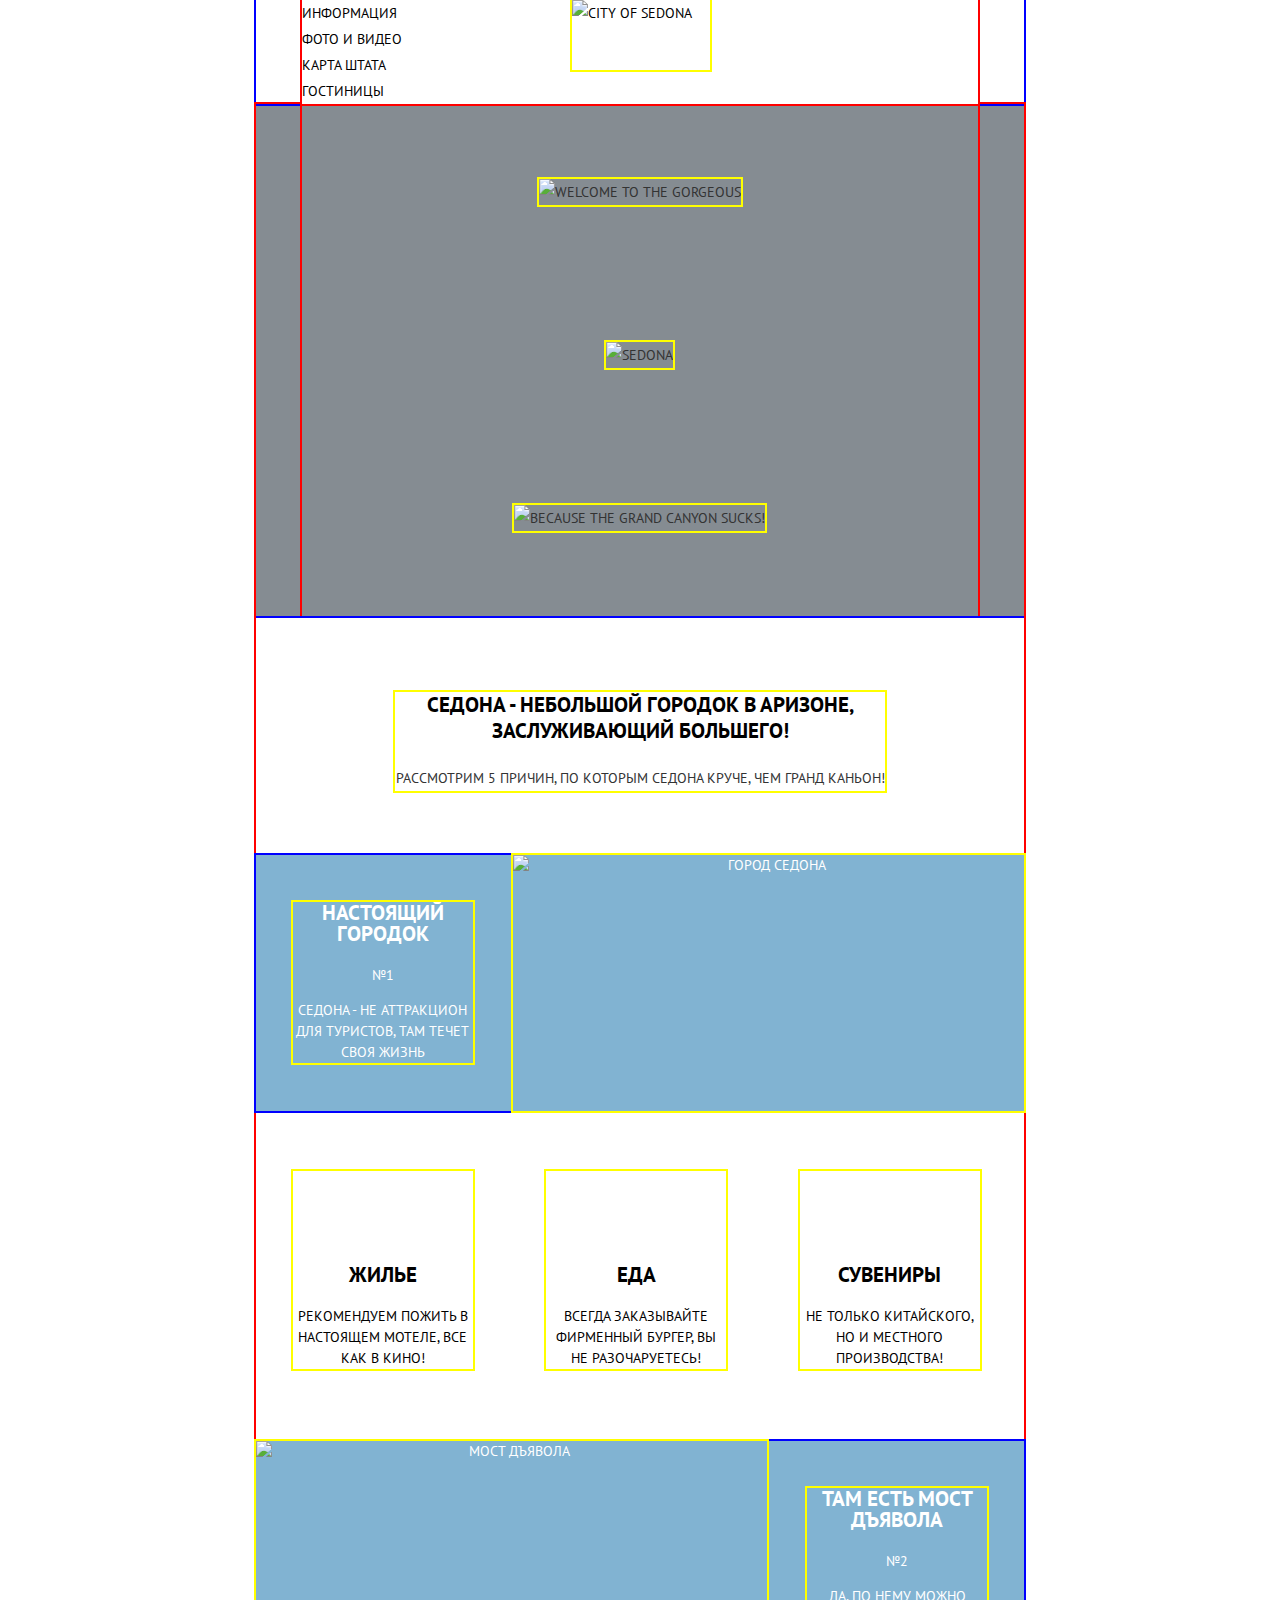
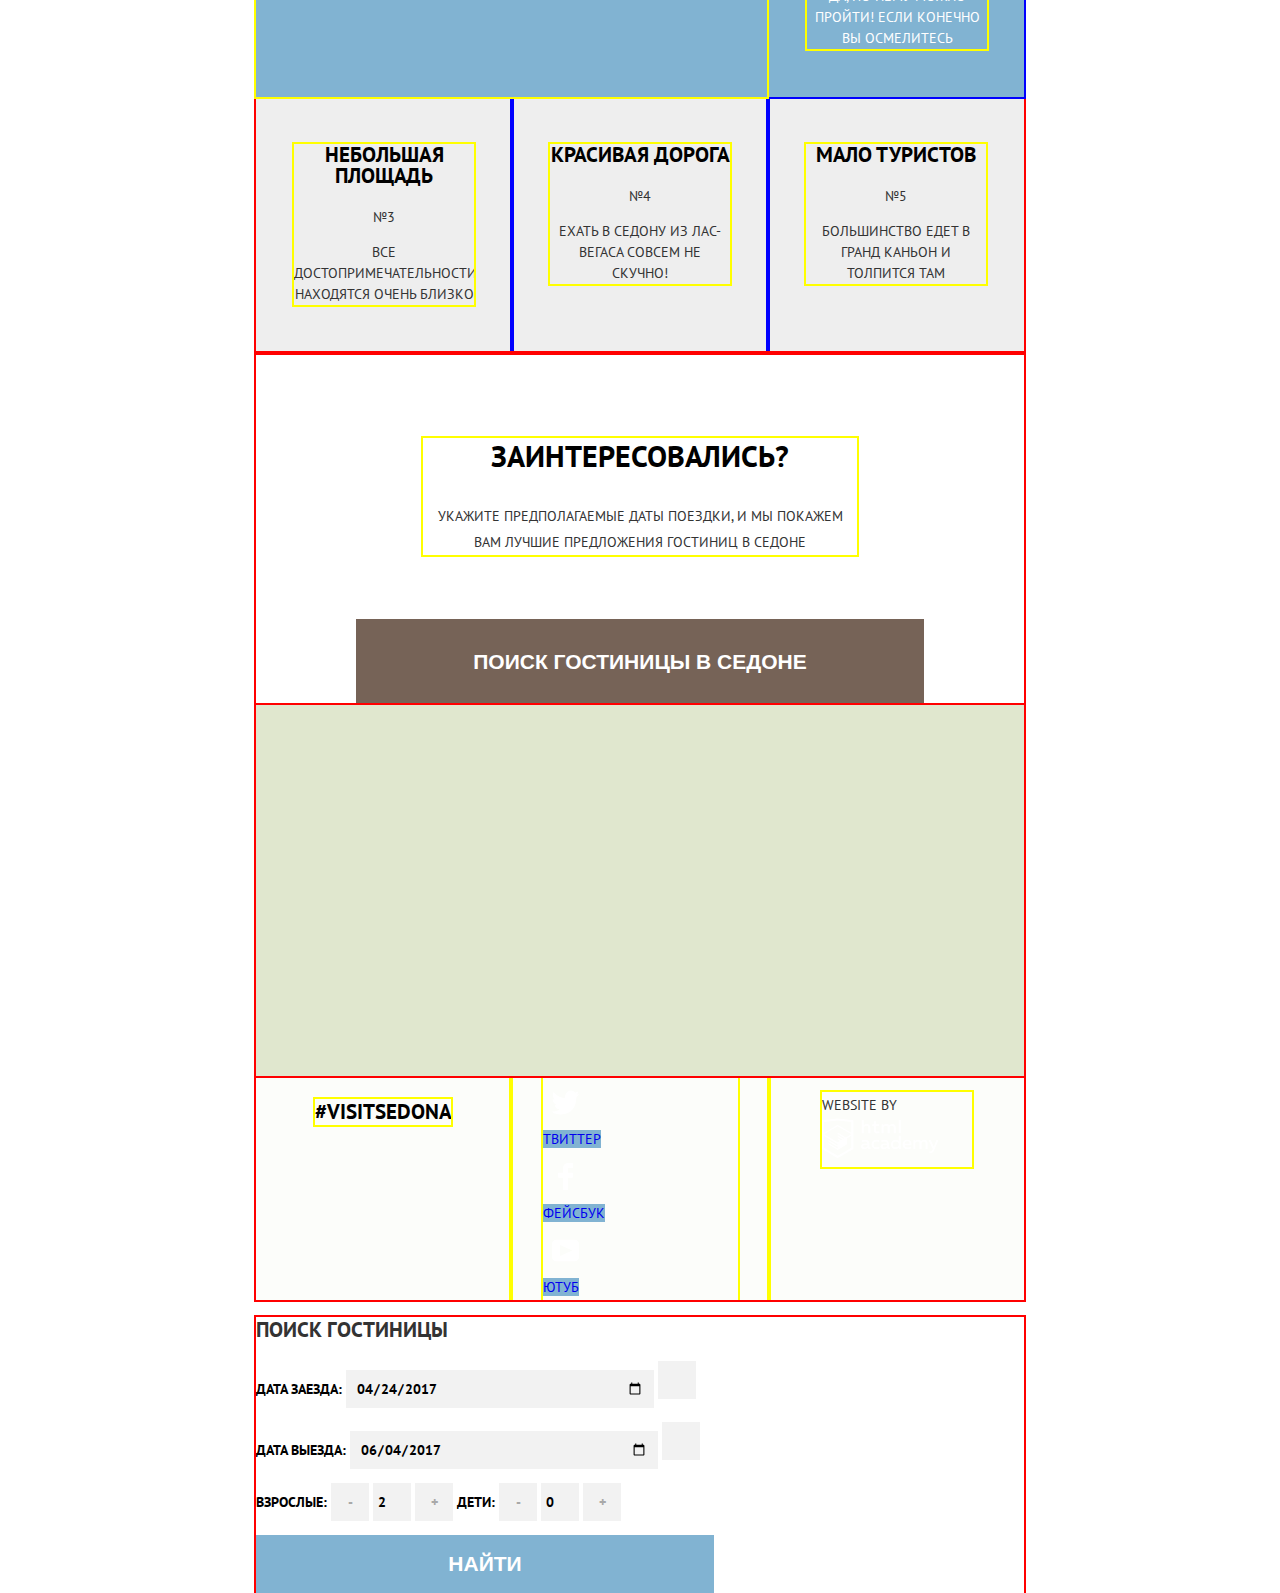
==== commit 7fa73a51: "Сетки: завершение" ====
--- a/index.html
+++ b/index.html
@@ -16,12 +16,10 @@
                     <img class="sedona-main-logo" src="img/sedona-main-logo.png" width="138" height="70" alt="City Of Sedona">
                 </a>
                 <ul class="list-navigation">
-<!--
                     <li><a class="navigation-button" href="info.html">Информация</a></li>
                     <li><a class="navigation-button" href="media.html">Фото и видео</a></li>
                     <li><a class="navigation-button" href="map.html">Карта штата</a></li>
                     <li><a class="navigation-button" href="hotels.html">Гостиницы</a></li>
--->
                 </ul> 
             </div>
         </nav>
@@ -46,7 +44,7 @@
                 </div>
             </div>
             <!--<h2 class="visually-hidden">Вступление</h2>-->
-            <div class="text-container">
+            <div class="intro-text-container">
                 <div class="paragraph">
                     <p class="slogan">Седона - небольшой городок в Аризоне, заслуживающий большего!</p>
                     <p>Рассмотрим 5 причин, по которым Седона круче, чем Гранд Каньон!</p>
@@ -126,34 +124,48 @@
         </section>
           
         <section class="choice">
-            <h2 class="visually-hidden">Выбор гостиницы</h2>
-            <div class="text-container">
-                <p class="interest">Заинтересовались?</p>
-                <p class="choice-info">Укажите предполагаемые даты поездки, и мы покажем вам лучшие предложения гостиниц в Седоне</p>
+<!--            <h2 class="visually-hidden">Выбор гостиницы</h2>-->
+            <div class="choice-container">
+                <div class="choice-text-container">
+                    <div class="paragraph">
+                        <p class="interest">Заинтересовались?</p>
+                        <p>Укажите предполагаемые даты поездки, и мы покажем вам лучшие предложения гостиниц в Седоне</p>
+                    </div>
+                </div>
+                <button type="button">Поиск гостиницы в Седоне</button>
             </div>
-            <button type="button">Поиск гостиницы в Седоне</button> 
-<!--            <img class="map" src="img/map.png" width="1718" height="748" alt="Карта местности">-->
         </section>
     </main>
-      
-    <footer class="main-footer">
-        <div class="footer-tag-container">
-            <p class="tag">#visitsedona</p>
-        </div>
-        <div class="footer-social-container">
-            <ul class="social-list">
-                <li><a class="social-tw" href="#">Твиттер</a></li>
-                <li><a class="social-fb" href="#">Фейсбук</a></li>
-                <li><a class="social-yt" href="#">Ютуб</a></li>
-            </ul>
-        </div>
-        <div class="footer-copyright-container">
-            <p class="footer-copyright">
-                Website by
-                <a class="htmlacademy" href="#"><img class="htmlacademy-logo" src="img/htmlacademy-logo.svg" width="116" height="41" alt="HTML Academy"></a>
-            </p>
-        </div>
-    </footer>
+            
+    <div class="mapnfooter-wrapper">
+<!--        <img class="map" src="img/map.png" width="1718" height="748" alt="Карта местности">-->
+        <footer class="main-footer">
+            <div class="footer-container">
+                <div class="footer-wrapper">
+                    <div class="footer-tag-container">
+                        <p class="tag">#visitsedona</p>
+                    </div>
+                </div>
+                <div class="footer-wrapper">
+                    <div class="footer-social-container">
+                        <ul class="social-list">
+                            <li><a class="social-tw" href="#">Твиттер</a></li>
+                            <li><a class="social-fb" href="#">Фейсбук</a></li>
+                            <li><a class="social-yt" href="#">Ютуб</a></li>
+                        </ul>
+                    </div>
+                </div>
+                <div class="footer-wrapper">
+                    <div class="footer-copyright-container ">
+                        <p class="footer-copyright">
+                            Website by
+                            <a class="htmlacademy" href="#"><img class="htmlacademy-logo" src="img/htmlacademy-logo.svg" width="116" height="41" alt="HTML Academy"></a>
+                        </p>
+                    </div>
+                </div>
+            </div>
+        </footer>
+    </div>
       
     <section class="modal modal-seacrh">  
         <h2 class="visually-hidden">Поиск гостиницы</h2>
--- a/css/style.css
+++ b/css/style.css
@@ -32,12 +32,6 @@
     text-transform: uppercase;
     
     background-color: #ffffff;
-    /*Временно для сетки*/
-/*
-    background-image: url(../img/sedona-index-768.jpg);
-    background-repeat: no-repeat;
-    background-position: center top;
-*/
 }
 
 a {
@@ -115,11 +109,11 @@
     width: 100%;
 }
 
-.text-container .paragraph {
+.intro-text-container .paragraph {
     text-align: center;
 }
 
-.text-container .slogan {
+.intro-text-container .slogan {
     font-size: 21px;
     font-weight: bold;
     color: #000000;
@@ -228,10 +222,6 @@
     color: #000000;
 }
 
-.choice .text-container {
-    width: 434px;
-}
-
 /*Интерактивные элементы*/
 
 .choice button[type="button"] {
@@ -274,6 +264,9 @@
 }
 
 .social-list {
+    padding: 0;
+    margin: 0;
+    
     list-style: none;
 }
 
@@ -432,6 +425,8 @@
 }
 
 .filter fieldset {
+    margin: 0;
+    padding: 0;
     border: none;
 }
 
@@ -530,6 +525,9 @@
 }
 
 .hotels-list {
+    margin: 0;
+    padding: 0;
+    
     list-style: none;
 }
 
@@ -616,11 +614,9 @@
 }
 
 /*Сеточные стили*/
-/*ДОБАВИТЬ FLEX-BASIS*/
-*,
-*::before,
-*::after {
-    background-color: transparent;
+
+section {
+    outline: 2px solid red;
 }
 
 .align-container {
@@ -663,8 +659,6 @@
 
 .main-navigation .align-container {
     position: relative;
-    
-    display: flex;
     
     /*Временно для сетки*/
     outline: 2px solid red;
@@ -705,20 +699,15 @@
     outline: 2px solid yellow;
 }
 
-.text-container {
-    display: flex;
-    flex-direction: row;
-    justify-content: space-around;
-    padding-top: 30px;
-    padding-bottom: 30px;
-    
-    /*Временно для сетки*/
-    outline: 2px solid blue;
-}
-
-.text-container .paragraph {
-    flex-basis: 490px;
-    margin: 0;
+.introduction .intro-text-container {
+    width: 100%;
+    padding-top: 55px;
+    padding-bottom: 50px;
+}
+
+.introduction .paragraph {
+    width: 490px;
+    margin: 0 auto;
     padding: 0;
     
     /*Временно для сетки*/
@@ -726,6 +715,7 @@
 }
 
 /*Преимущества*/
+
 .features-wrapper {
     display: flex;
     flex-direction: column;
@@ -745,6 +735,7 @@
 .usual-features-wrapper {
     display: flex;
     flex-direction: row;
+    flex-basis: 256px;
     
      /*Временно для сетки*/
     outline: 2px solid yellow;
@@ -757,13 +748,6 @@
     
      /*Временно для сетки*/
     outline: 2px solid blue;
-}
-
-.usual-features-wrapper {
-    flex-basis: 256px;
-    
-     /*Временно для сетки*/
-    outline: 2px solid yellow;
 }
 
 .special {
@@ -797,14 +781,184 @@
     left: 0;
 }
 
-.features .feature-container {
+.feature-container {
     width: 180px;
     margin: auto;
-    margin-top: 52px;
-    margin-bottom: 40px;
+    margin-top: 47px;
+    margin-bottom: 37px;
     
     text-align: center;
     
      /*Временно для сетки*/
     outline: 2px solid yellow;
+}
+
+.towns-advantages .feature-container {
+    margin-top: 60px;
+    margin-bottom: 62px;
+}
+
+/*Подбор отеля и карта*/
+
+.choice .choice-text-container {
+    width: 100%;
+    padding-top: 55px;
+    padding-bottom: 50px;
+}
+
+.choice .paragraph {
+    width: 434px;
+    margin: 0 auto;
+    padding: 0;
+    
+     /*Временно для сетки*/
+    outline: 2px solid yellow;
+}
+
+.choice .choice-container {
+    text-align: center;
+}
+
+/*Футер*/
+
+.mapnfooter-wrapper {
+    position: relative;
+    margin: 0;
+    padding: 0;
+    width: 768px;
+    height: 595px;
+    
+    background-color: #e0e7ce;
+    
+    /*Временно для сетки*/
+    outline: 2px solid red;
+}
+
+.main-footer {
+    width: 100%;
+    min-height: 121px;
+    
+    background-color: rgba(255, 255, 255, 0.9);
+    
+    /*Временно для сетки*/
+    outline: 2px solid red;
+}
+
+.mapnfooter-wrapper .main-footer {
+    position: absolute;
+    bottom: 0;
+    left: 0;
+}
+
+.main-footer .footer-container {
+    display: flex;
+    flex-direction: row;
+    justify-content: space-between;
+    width: 100%;
+    
+    /*Временно для сетки*/
+    outline: 2px solid blue;
+}
+
+.main-footer .footer-wrapper {
+    flex-basis: 33%;
+    
+    /*Временно для сетки*/
+    outline: 2px solid yellow;
+}
+
+.main-footer .footer-tag-container {
+    width: 136px;
+    margin: auto;
+    
+    /*Временно для сетки*/
+    outline: 2px solid yellow;
+}
+
+.main-footer .footer-copyright-container {
+    width: 150px;
+    margin: auto;
+    
+    /*Временно для сетки*/
+    outline: 2px solid yellow;
+}
+
+.main-footer .footer-social-container {
+    width: 195px;
+    margin: auto;
+    
+    /*Временно для сетки*/
+    outline: 2px solid yellow;
+}
+
+/*Страница отелей*/
+/*Форма подбора отеля*/
+
+.modal-filter {
+    width: 100%;
+    
+    /*Временно для сетки*/
+    outline: 2px solid red;
+    min-height: 217px;
+}
+
+.modal-filter .filter-wrapper {
+    display: flex;
+    flex-direction: row;
+    justify-content: space-between;
+    
+    width: 100%;
+}
+
+.modal-filter .fieldset-wrapper {
+    flex-basis: 200px;
+    padding: 32px 42px;
+    
+    /*Временно для сетки*/
+    outline: 2px solid yellow;
+}
+
+
+.filter-wrapper div:nth-child(3) {
+    flex-basis: 250px;
+}
+
+
+/*Сортировка и список отелей*/
+
+.results {
+    display: flex;
+    flex-direction: column;
+    
+    /*Временно для сетки*/
+    outline: 2px solid red;
+}
+
+.results .sorting {
+    flex-basis: 175px;
+    
+    /*Временно для сетки*/
+    outline: 2px solid blue;
+}
+
+.results .results-list {
+    flex-basis: 455px;
+    
+    /*Временно для сетки*/
+    outline: 2px solid blue;
+}
+
+.results .hotels-list-wrapper {
+    display: flex;
+    flex-direction: column;
+    
+    /*Временно для сетки*/
+    outline: 2px solid blue;
+}
+
+.hotels-list-wrapper .hotel-position {
+    flex-basis: 152px;
+    
+    /*Временно для сетки*/
+    outline: 2px solid blue;
 }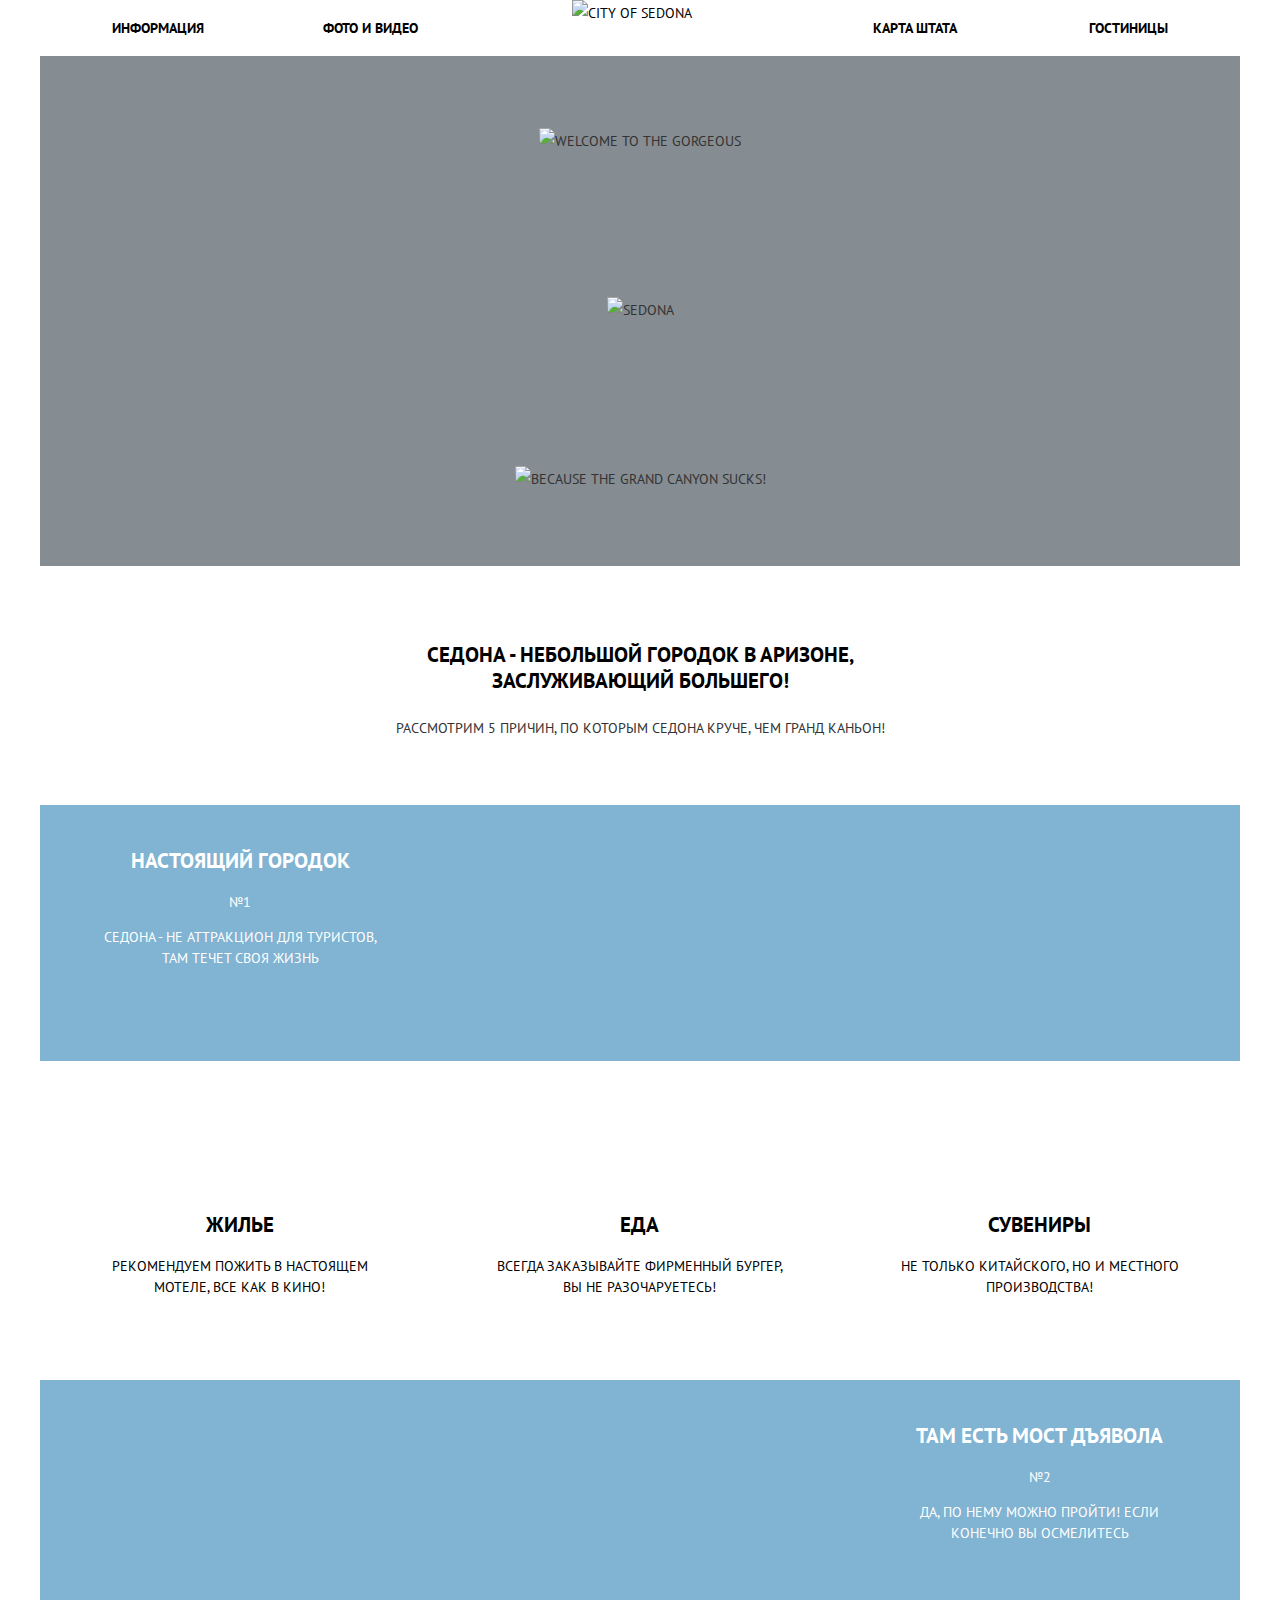
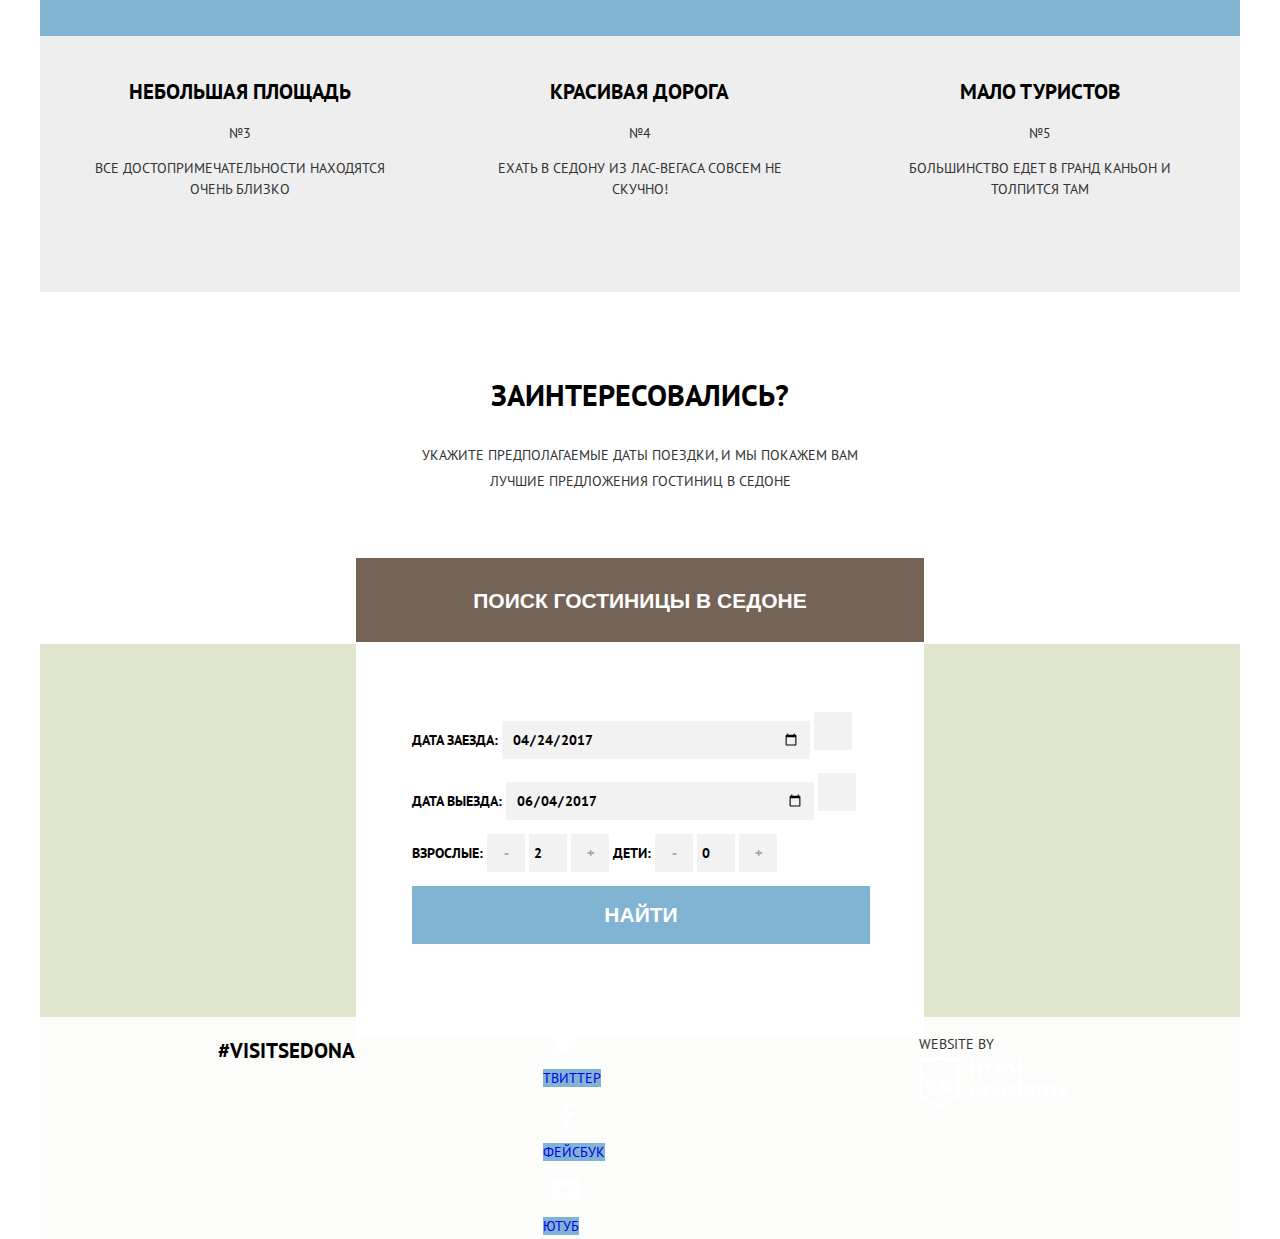
==== commit d57c1cd5: "Объединение стилей" ====
--- a/index.html
+++ b/index.html
@@ -27,11 +27,11 @@
             
     <main class="container">
           
-        <!--<h1 class="visually-hidden">Город Седона</h1>-->
+        <h1 class="visually-hidden">Город Седона</h1>
           
         <section class="introduction">
             <div class="background-container">
-                <div class="align-container">
+                <div class="promo-container">
                     <div class="intro-wrapper">
                         <img src="img/welcome.png" width="256" height="86" alt="Welcome to the gorgeous">
                     </div>
@@ -43,7 +43,7 @@
                     </div>
                 </div>
             </div>
-            <!--<h2 class="visually-hidden">Вступление</h2>-->
+            <h2 class="visually-hidden">Вступление</h2>
             <div class="intro-text-container">
                 <div class="paragraph">
                     <p class="slogan">Седона - небольшой городок в Аризоне, заслуживающий большего!</p>
@@ -53,50 +53,52 @@
         </section>
           
         <section class="features">
-           <!-- <h2 class="visually-hidden">Преимущества Седоны</h2> -->
+            <h2 class="visually-hidden">Преимущества Седоны</h2> 
             <ol class="features-list">
-                <div class="features-wrapper">
-                    <li class="feature-item special special-1">
-                        <div class="feature-container">
-                            <h3>Настоящий городок</h3>
-                            <img class="sedona-town" src="img/sedona-town.jpg" width="511" height="256" alt="Город Седона">
-                            <p class="feature-number">№1</p>
-                            <p>Седона - не аттракцион для туристов, там течет своя жизнь</p>
-                        </div>
-                    </li>
-                    <li class="towns-advantages">
-                        <ul class="towns-advantages-list">
-                            <div class="towns-advantages-wrapper">
-                                <li class="advantage-item">
-                                    <div class="feature-container feature-container-1">
-                                        <h3>Жилье</h3>
-                                        <p>Рекомендуем пожить в настоящем мотеле, все как в кино!</p>
-                                    </div>
-                                </li>
-                                <li class="advantage-item">
-                                    <div class="feature-container feature-container-2">
-                                        <h3>Еда</h3>
-                                        <p>Всегда заказывайте фирменный бургер, вы не разочаруетесь!</p>
-                                    </div>
-                                </li>
-                                <li class="advantage-item">
-                                    <div class="feature-container feature-container-3">
-                                        <h3>Сувениры</h3>
-                                        <p>Не только китайского, но и местного производства!</p>
-                                    </div>
-                                </li>
-                            </div>
-                        </ul>
-                    </li>
-                    <li class="feature-item special special-2">
-                        <div class="feature-container">
-                            <h3>Там есть мост Дъявола</h3>
-                            <img class="devils-bridge" src="img/devils-bridge.jpg" width="511" height="256" alt="Мост Дъявола">
-                            <p class="feature-number">№2</p>
-                            <p>Да, по нему можно пройти! Если конечно вы осмелитесь</p>
-                        </div>
-                    </li>
-                    <div class="usual-features-wrapper">
+                <li class="feature-item special special-1">
+                    <div class="feature-container">
+                        <h3>Настоящий городок</h3>
+                        <div class="feature-image">
+                            <img class="sedona-town" src="img/sedona-town.jpg" width="800" height="401" alt="Город Седона">
+                        </div>
+                        <p class="feature-number">№1</p>
+                        <p>Седона - не аттракцион для туристов, там течет своя жизнь</p>
+                    </div>
+                </li>
+                <li class="towns-advantages">
+                    <ul class="towns-advantages-list">
+                        <li class="advantage-item">
+                            <div class="feature-container feature-container-1">
+                                <h3>Жилье</h3>
+                                <p>Рекомендуем пожить в настоящем мотеле, все как в кино!</p>
+                            </div>
+                        </li>
+                        <li class="advantage-item">
+                            <div class="feature-container feature-container-2">
+                                <h3>Еда</h3>
+                                <p>Всегда заказывайте фирменный бургер, вы не разочаруетесь!</p>
+                            </div>
+                        </li>
+                        <li class="advantage-item">
+                            <div class="feature-container feature-container-3">
+                                <h3>Сувениры</h3>
+                                <p>Не только китайского, но и местного производства!</p>
+                            </div>
+                        </li>
+                    </ul>
+                </li>
+                <li class="feature-item special special-2">
+                    <div class="feature-container">
+                        <h3>Там есть мост Дъявола</h3>
+                        <div class="feature-image">
+                            <img class="devils-bridge" src="img/devils-bridge.jpg" width="800" height="400" alt="Мост Дъявола">
+                        </div>
+                        <p class="feature-number">№2</p>
+                        <p>Да, по нему можно пройти! Если конечно вы осмелитесь</p>
+                    </div>
+                </li>
+                <li class="usual-features">
+                    <ul class="usual-features-list">
                         <li class="feature-item">
                             <div class="feature-container">
                                 <h3>Небольшая площадь</h3>
@@ -118,81 +120,88 @@
                                 <p>Большинство едет в Гранд Каньон и толпится там</p>
                             </div>
                         </li>
-                    </div>
-                </div>
+                    </ul>
+                </li>
             </ol>
         </section>
           
-        <section class="choice">
-<!--            <h2 class="visually-hidden">Выбор гостиницы</h2>-->
-            <div class="choice-container">
-                <div class="choice-text-container">
-                    <div class="paragraph">
-                        <p class="interest">Заинтересовались?</p>
-                        <p>Укажите предполагаемые даты поездки, и мы покажем вам лучшие предложения гостиниц в Седоне</p>
-                    </div>
-                </div>
-                <button type="button">Поиск гостиницы в Седоне</button>
-            </div>
-        </section>
+        <div class="choice-wrapper">
+            <section class="choice">
+                <h2 class="visually-hidden">Выбор гостиницы</h2>
+                <div class="choice-container">
+                    <div class="choice-text-container">
+                        <div class="paragraph">
+                            <p class="interest">Заинтересовались?</p>
+                            <p>Укажите предполагаемые даты поездки, и мы покажем вам лучшие предложения гостиниц в Седоне</p>
+                        </div>
+                    </div>
+                    <button type="button">Поиск гостиницы в Седоне</button>
+                </div>
+            </section>
+            <section class="modal-search">  
+                <h2 class="visually-hidden">Поиск гостиницы</h2>
+                <form class="search" method="post" action="https://echo.htmlacademy.ru">
+                    <div class="search-content-wrapper">
+                        <p>
+                            <label for="search-arrival-date">Дата заезда:</label>
+                            <input type="date" id="search-arrival-date" name="arrival-date" value="2017-04-24">
+                            <button type="button" class="calendar" aria-label="Выбор даты"></button>
+                        </p>
+                        <p>
+                            <label for="search-departure-date">Дата выезда:</label>
+                            <input type="date" id="search-departure-date" name="departure-date" value="2017-06-04">
+                            <button type="button" class="calendar" aria-label="Выбор даты"></button>
+                        </p>
+                        <p>
+                            <label for="search-adults">Взрослые:</label>
+                            <button type="button" class="minus minus-adults">-</button>
+                            <input type="number" id="search-adults" name="adults" min="0" value="2">
+                            <button type="button" class="plus plus-adults">+</button>
+
+                            <label for="search-children">Дети:</label>
+                            <button type="button" class="minus minus-children">-</button>
+                            <input type="number" id="search-children" name="children" min="0" value="0">
+                            <button type="button" class="plus plus-children">+</button>
+                        </p>
+                        <button type="submit">Найти</button>
+                    </div>
+                </form>
+            </section>
+        </div>
     </main>
             
-    <div class="mapnfooter-wrapper">
-<!--        <img class="map" src="img/map.png" width="1718" height="748" alt="Карта местности">-->
+    <div class="mapnfooter-wrapper container">
+        <div class="map-container">
+            <img class="map" src="img/map.png" width="1718" height="748" alt="Карта местности">
+        </div>
         <footer class="main-footer">
-            <div class="footer-container">
-                <div class="footer-wrapper">
-                    <div class="footer-tag-container">
-                        <p class="tag">#visitsedona</p>
-                    </div>
-                </div>
-                <div class="footer-wrapper">
-                    <div class="footer-social-container">
-                        <ul class="social-list">
-                            <li><a class="social-tw" href="#">Твиттер</a></li>
-                            <li><a class="social-fb" href="#">Фейсбук</a></li>
-                            <li><a class="social-yt" href="#">Ютуб</a></li>
-                        </ul>
-                    </div>
-                </div>
-                <div class="footer-wrapper">
-                    <div class="footer-copyright-container ">
-                        <p class="footer-copyright">
-                            Website by
-                            <a class="htmlacademy" href="#"><img class="htmlacademy-logo" src="img/htmlacademy-logo.svg" width="116" height="41" alt="HTML Academy"></a>
-                        </p>
+            <div class="align-container">
+                <div class="footer-container">
+                    <div class="footer-wrapper">
+                        <div class="footer-tag-container">
+                            <p class="tag">#visitsedona</p>
+                        </div>
+                    </div>
+                    <div class="footer-wrapper">
+                        <div class="footer-social-container">
+                            <ul class="social-list">
+                                <li><a class="social-tw" href="#">Твиттер</a></li>
+                                <li><a class="social-fb" href="#">Фейсбук</a></li>
+                                <li><a class="social-yt" href="#">Ютуб</a></li>
+                            </ul>
+                        </div>
+                    </div>
+                    <div class="footer-wrapper">
+                        <div class="footer-copyright-container ">
+                            <p class="footer-copyright">
+                                Website by
+                                <a class="htmlacademy" href="#"><img class="htmlacademy-logo" src="img/htmlacademy-logo.svg" width="116" height="41" alt="HTML Academy"></a>
+                            </p>
+                        </div>
                     </div>
                 </div>
             </div>
         </footer>
     </div>
-      
-    <section class="modal modal-seacrh">  
-        <h2 class="visually-hidden">Поиск гостиницы</h2>
-        <form class="search" method="post" action="https://echo.htmlacademy.ru">
-            <p>
-                <label for="search-arrival-date">Дата заезда:</label>
-                <input type="date" id="search-arrival-date" name="arrival-date" value="2017-04-24">
-                <button type="button" class="calendar" aria-label="Выбор даты"></button>
-            </p>
-            <p>
-                <label for="search-departure-date">Дата выезда:</label>
-                <input type="date" id="search-departure-date" name="departure-date" value="2017-06-04">
-                <button type="button" class="calendar" aria-label="Выбор даты"></button>
-            </p>
-            <p>
-                <label for="search-adults">Взрослые:</label>
-                <button type="button" class="minus minus-adults">-</button>
-                <input type="number" id="search-adults" name="adults" min="0" value="2">
-                <button type="button" class="plus plus-adults">+</button>
-                
-                <label for="search-children">Дети:</label>
-                <button type="button" class="minus minus-children">-</button>
-                <input type="number" id="search-children" name="children" min="0" value="0">
-                <button type="button" class="plus plus-children">+</button>
-            </p>
-            <button type="submit">Найти</button>
-        </form>
-    </section>
   </body>
 </html>
--- a/css/style.css
+++ b/css/style.css
@@ -21,8 +21,7 @@
     margin: 0 auto;
     padding: 0;
     
-    /*Временно для сетки*/
-    width: 768px;
+    width: 1200px;
     
     font-family: 'PT Sans', 'Tahoma', sans-serif;
     font-size: 14px;
@@ -40,16 +39,81 @@
     outline: none;
 }
 
+img {
+    width: 100%;
+    height: auto;
+}
+
+.visually-hidden:not(:focus):not(:active),
+input[type="checkbox"].visually-hidden,
+input[type="radio"].visually-hidden {
+  position: absolute;
+
+  width: 1px;
+  height: 1px;
+  margin: -1px;
+  border: 0;
+  padding: 0;
+
+  white-space: nowrap;
+
+  clip-path: inset(100%);
+  clip: rect(0 0 0 0);
+  overflow: hidden;
+}
+
+.container {
+    margin: 0 auto;
+    max-width: 1200px;
+}
+
+.align-container {
+    margin: 0 auto;
+    width: 88%;
+}
+
 /*Главное меню*/
 
 .main-navigation {
-    margin: 0;
-    padding: 0;
-    
-    color: #000000;
+    margin: 0 auto;
+    padding: 0;
+    max-width: 1200px;
+    
+    color: #000000;
+    
+    /*Временно для сетки*/
+    height: 56px;
+}
+
+.sedona-main-logo {
+    position: absolute;
+    top: 0;
+    left: 50%;
+    
+    width: 138px;
+    height: 70px;
+    margin-left: -68px;
+}
+
+.main-navigation {
+    width: 100%;
+    margin: 0;
+    padding: 0;
+    
+    /*Временно для сетки*/
+    height: 56px;
+}
+
+.main-navigation .align-container {
+    position: relative;
 }
 
 .list-navigation {
+    display: flex;
+    flex-direction: row;
+    align-items: center;
+    
+    height: 56px;
     margin: 0;
     padding: 0;
 
@@ -57,9 +121,30 @@
     list-style: none;
 }
 
+.list-navigation li {
+    width: 20%;
+    padding-top: 16px;
+    padding-bottom: 16px;
+}
+
+.list-navigation li:nth-of-type(2) {
+    margin-right: auto;
+}
+
+.list-navigation li:first-of-type,
+.list-navigation li:nth-of-type(2) {
+    text-align: left;
+}
+
+.list-navigation li:last-of-type,
+.list-navigation li:nth-of-type(3) {
+    text-align: right;
+}
+
 /*Интерактивные элементы*/
 
 .list-navigation a {
+    font-weight: bold;
     color: #000000;
 }
 
@@ -81,7 +166,7 @@
 }
 
 /*Интро главной страницы*/
-/*Подправить картинку-тень*/
+/*Картинку-тень заменить на SVG*/
 
 .introduction .background-container {
     margin: 0;
@@ -94,22 +179,40 @@
         url("../img/shadow.png"),  
         url("../img/background-photo.jpg");
     background-size: 
-        100%,
+        100% 57px,
         100%;
     background-position: 
         bottom center,
-        center;
+        0 -60px;
     background-repeat: no-repeat;
 }
 
-.text-container {
-    margin: 0;
-    padding: 0;
-    
-    width: 100%;
+.introduction .promo-container {
+    display: flex;
+    flex-direction: column;
+    align-items: center;
+    justify-content: space-between;
+    padding-top: 72px;
+    padding-bottom: 74px;
+    min-height: 510px;
+}
+
+.intro-wrapper {
+    margin: 0;
+    padding: 0;
+}
+
+.introduction .intro-text-container {
+    width: 100%;
+    padding-top: 55px;
+    padding-bottom: 50px;
 }
 
 .intro-text-container .paragraph {
+    width: 490px;
+    margin: 0 auto;
+    padding: 0;
+    
     text-align: center;
 }
 
@@ -128,6 +231,9 @@
 }
 
 .features-list {
+    display: flex;
+    flex-direction: column;
+    
     margin: 0;
     padding: 0;
     
@@ -140,27 +246,67 @@
     color: #000000;
 }
 
+.features-list li {
+    min-height: 256px;
+}
+
 .feature-item {
     margin: 0;
     
-    width: 33%;
+    width: 33.33%;
     
     text-align: center;
 }
 
+.feature-container {
+    width: 300px;
+    margin: auto;
+    margin-top: 45px;
+    margin-bottom: 58px;
+    
+    text-align: center;
+    vertical-align: middle;
+}
+
 .special {
+    position: relative;
+    overflow: hidden;
+    
     width: 100%;
     
     color: #ffffff;
     
     background-color: #81b3d2;
 }
-
 
 .special h3 {
     color: #ffffff;
 }
 
+.special-1 {
+    padding-right: 66.66%;
+}
+
+.special-2 {
+    padding-left: 66.66%;
+}
+
+.special img {
+    position: absolute;
+    
+    width: 66.66%;
+}
+
+.special-1 img {
+    top: -81px;
+    right: 0;
+}
+
+.special-2 img {
+    top: -74px;
+    left: 0;
+}
+
 .towns-advantages {
     color: #000000;
     
@@ -172,21 +318,21 @@
 }
 
 .towns-advantages-list {
+    display: flex;
+    flex-direction: row;
+    
     margin: 0;
     padding: 0;
     
     list-style: none;
 }
 
-.advantage-item {
-    margin: 0;
-    padding: 0;
-    
-    width: 33%;
-    height: 330px;
-}
-
-.towns-advantages .feature-container::before {
+.towns-advantages-list .feature-container {
+    margin-top: 60px;
+    margin-bottom: 82px;
+}
+
+.towns-advantages-list .feature-container::before {
     content: "";
     display: block;
     margin: auto;
@@ -209,10 +355,54 @@
     background-image: url(../img/icon-3.svg);
 }
 
-/*Подбор отеля и карта*/
-
-.choice {
+.advantage-item {
+    margin: 0;
+    padding: 0;
+    
+    width: 33.33%;
+}
+
+.usual-features-list {
+    display: flex;
+    flex-direction: row;
+    
+    margin: 0;
+    padding: 0;
+    
+    list-style: none;
+}
+
+/*Подбор отеля и форма*/
+
+.choice-wrapper {
+    position: relative;
+    max-width: 1200px;
+    margin: 0 auto;
+    padding: 0;
+}
+
+.choice-wrapper .choice {
+    width: 100%;
+    margin: 0;
+    padding: 0;
+    
     background-color: #ffffff;
+}
+
+.choice .choice-container {
+    text-align: center;
+}
+
+.choice .choice-text-container {
+    width: 100%;
+    padding-top: 55px;
+    padding-bottom: 50px;
+}
+
+.choice .paragraph {
+    width: 450px;
+    margin: 0 auto;
+    padding: 0;
 }
 
 .interest {
@@ -222,101 +412,34 @@
     color: #000000;
 }
 
-/*Интерактивные элементы*/
-
-.choice button[type="button"] {
+/*Форма подбора отеля*/
+
+.choice-wrapper .modal-search {
+    position: absolute;
+    top: 350px;
+    left: 50%;
+    z-index: 1;
+    
     width: 568px;
-    height: 86px;
-    
-    font-size: 21px;
-    line-height: 26px;
-    font-weight: bold;
-    color: #ffffff;
-    text-transform: uppercase;
-    text-align: center;
-    
-    background-color: #766357;
-    border: none;
-    outline: none;
-}
-
-.choice button[type="button"]:hover,
-.choice button[type="button"]:focus {
-    background-color: #604e43;
-}
-
-.choice button[type="button"]:active {
-    color: rgba(255, 255, 255, 0.3);
-    
-    background-color: #503e33;
-}
-
-/*Футер*/
-
-.main-footer {
-    background-color: rgba(255, 255, 255, 0.9)
-}
-
-.footer-tag-container {
-    font-size: 21px;
-    font-weight: bold;
-    color: #000000;
-}
-
-.social-list {
-    padding: 0;
-    margin: 0;
-    
-    list-style: none;
-}
-
-/*Интерактивные элементы*/
-/*Сделать смену цвета свг картинок*/
-/*Картинки внутри ссылок появятся на следующем этапе*/
-
-.social-list a {
-    background-color: #81b3d2;
-}
-
-.social-list a:hover,
-.social-list a:focus {
-    background-color: #669ec0;
-}
-
-.social-list a:active {
-    background-color: #5496bd;
-}
-
-.social-list a::before {
-    content: "";
-    display: block;
-    
-    width: 46px;
-    height: 48px;
-    
-    background-size: 27px 27px;
-    background-position: center;
-    background-repeat: no-repeat;
-}
-
-.social-list .social-tw::before {
-    background-image: url(../img/t-icon.svg);
-}
-
-.social-list .social-fb::before {
-    background-image: url(../img/fb-icon.svg);
-}
-
-.social-list .social-yt::before {
-    background-image: url(../img/youtube-icon.svg);
-}
-
-/*Форма подбора отеля*/
-.search {
+    margin-left: -284px;
+    padding: 0;
+}
+
+.modal-search .search {
+    margin: 0;
+    padding: 0;
+    
     font-weight: bold;
     color: #000000;
     
     background-color: #ffffff;
+}
+
+.modal-search .search-content-wrapper {
+    width: 100%;
+    min-height: 396px;
+    margin: 0;
+    padding: 56px;
 }
 
 .search input {
@@ -407,12 +530,169 @@
     background-color: #5496bd;
 }
 
+/*Интерактивные элементы*/
+
+.choice button[type="button"] {
+    width: 568px;
+    height: 86px;
+    
+    font-size: 21px;
+    line-height: 26px;
+    font-weight: bold;
+    color: #ffffff;
+    text-transform: uppercase;
+    text-align: center;
+    
+    background-color: #766357;
+    border: none;
+    outline: none;
+}
+
+.choice button[type="button"]:hover,
+.choice button[type="button"]:focus {
+    background-color: #604e43;
+}
+
+.choice button[type="button"]:active {
+    color: rgba(255, 255, 255, 0.3);
+    
+    background-color: #503e33;
+}
+
+/*Футер и карта*/
+
+.mapnfooter-wrapper {
+    position: relative;
+    overflow: hidden;
+    
+    max-width: 1200px;
+    margin: 0 auto;
+    padding: 0;
+    
+    background-color: #e0e7ce;
+    
+    /*Временно для сетки*/
+    height: 595px;
+}
+
+.map-container {
+    margin-top: -155px;
+    margin-left: -259px;
+}
+
+.main-footer {
+    max-width: 1200px;
+    min-height: 121px;
+    margin: 0 auto;
+    
+    background-color: rgba(255, 255, 255, 0.9);
+}
+
+.mapnfooter-wrapper .main-footer {
+    position: absolute;
+    bottom: 0;
+    left: 0;
+    
+    width: 100%;
+    margin: 0;
+}
+
+.main-footer .footer-container {
+    display: flex;
+    flex-direction: row;
+    justify-content: space-between;
+    
+    width: 100%;
+}
+
+.footer-container .footer-wrapper {
+    flex-basis: 33%;
+}
+
+.main-footer .footer-tag-container {
+    width: 136px;
+    margin: auto;
+    
+    font-size: 21px;
+    font-weight: bold;
+    color: #000000;
+}
+
+.main-footer .footer-copyright-container {
+    width: 150px;
+    margin: auto;
+}
+
+.main-footer .footer-social-container {
+    width: 195px;
+    margin: auto;
+}
+
+.social-list {
+    padding: 0;
+    margin: 0;
+    
+    list-style: none;
+}
+
+/*Интерактивные элементы*/
+/*Сделать смену цвета свг картинок*/
+/*Картинки внутри ссылок появятся на следующем этапе*/
+
+.social-list a {
+    background-color: #81b3d2;
+}
+
+.social-list a:hover,
+.social-list a:focus {
+    background-color: #669ec0;
+}
+
+.social-list a:active {
+    background-color: #5496bd;
+}
+
+.social-list a::before {
+    content: "";
+    display: block;
+    
+    width: 46px;
+    height: 48px;
+    
+    background-size: 27px 27px;
+    background-position: center;
+    background-repeat: no-repeat;
+}
+
+.social-list .social-tw::before {
+    background-image: url(../img/t-icon.svg);
+}
+
+.social-list .social-fb::before {
+    background-image: url(../img/fb-icon.svg);
+}
+
+.social-list .social-yt::before {
+    background-image: url(../img/youtube-icon.svg);
+}
+
 /*Фильтр страниц отелей*/
 /*Заменить у чекбоксов outline*/
 /*Стилей у input при взаимодействии нет, добавить свои...
 + добавить рамку */
 
+.modal-filter {
+    width: 100%;
+    
+    /*Временно для сетки*/
+    height: 217px;
+}
+
 .filter {
+    width: 100%;
+    margin: 0;
+    padding: 0;
+    
     font-size: 14px;
     line-height: 21px;
     color: #ffffff;
@@ -421,7 +701,40 @@
     background-image: url(../img/filter-background.jpg);
     background-repeat: no-repeat;
     background-position: center;
-    background-size: contain;
+    background-size: 100%;
+}
+
+.filter .filter-wrapper {
+    display: flex;
+    flex-direction: row;
+    align-items: center;
+    
+    width: 100%;
+    margin: 0;
+    padding: 0;
+    
+    /*Временно для сетки*/
+    height: 217px;
+}
+
+.filter .fieldset-wrapper {
+    width: 20%;
+    padding-top: 28px;
+    padding-bottom: 31px;
+    padding-left: 0;
+    
+    /*Временно для сетки*/
+    height: 217px;
+}
+
+.filter-wrapper div:nth-child(2) {
+    margin-right: auto;
+    padding-left: 15px;
+}
+
+.filter-wrapper div:nth-child(3) {
+    width: 300px;
+    padding-left: 10px;
 }
 
 .filter fieldset {
@@ -475,13 +788,36 @@
 /*Сортировка*/
 /*Добавить смену цвета свг иконок*/
 
-.sorting {
+.results {
+    display: flex;
+    flex-direction: column;
+    margin: 0;
+    padding: 0;
+}
+
+.results .sorting {
+     margin: 0;
+    padding: 0;
+    
+    /*Временно для сетки*/
+    min-height: 86px;
+    
     font: inherit;
     font-size: 12px;
     line-height: 18px;
     color: #000000;
     
     background-color: #ffffff;
+}
+
+.sorting .align-container {
+    display: flex;
+    flex-direction: row;
+    justify-content: space-between;
+    align-items: center;
+    
+    /*Временно для сетки*/
+    min-height: 86px;
 }
 
 .sorting .found {
@@ -492,7 +828,39 @@
     color: #000000;
 }
 
-.sorting-settings {
+.sorting .sorting-settings {
+    display: flex;
+    flex-direction: row;
+    justify-content: space-between;
+    
+    margin: 0;
+    padding: 0;
+    min-width: 900px;
+    
+    list-style: none;
+}
+
+.sorting-settings .text-selectors {
+    display: flex;
+    flex-direction: row;
+    justify-content: space-between;
+    
+    margin: 0;
+    padding: 0 10px;
+    min-width: 375px;
+    
+    list-style: none;
+}
+
+.sorting-settings .arrow-selectors {
+    display: flex;
+    flex-direction: row;
+    justify-content: space-between;
+    
+    margin: 0;
+    padding: 0;
+    min-width: 35px;
+    
     list-style: none;
 }
 
@@ -513,26 +881,54 @@
 
 .active-sort a {
     color: #81b3d2;
+    text-decoration: none;
 }
 
 /*Список отелей*/
 
-.results-list {
-    font: inherit;
+.results .results-list {
+    flex-basis: 455px;
+    
     line-height: 21px;
     
     background-color: #ffffff;
 }
 
 .hotels-list {
+    display: flex;
+    flex-direction: column;
+    
     margin: 0;
     padding: 0;
     
     list-style: none;
 }
 
+.hotels-list .hotel-position {
+    display: flex;
+    flex-direction: row;
+    flex-basis: 152px;
+    padding-top: 31px;
+    padding-bottom: 31px;
+}
+
+.hotel-position img {
+    width: 135px;
+    height: auto;
+    margin-right: 30px;
+}
+
+.hotel-position .hotel-main-info {
+    margin: 0;
+    padding: 0;
+}
+
+.hotel-position .hotel-main-mark {
+    margin-left: auto;
+    padding: 0;
+}
+
 .hotel-name {
-    font: inherit;
     font-size: 21px;
     line-height: 26px;
     font-weight: bold;
@@ -611,354 +1007,4 @@
     
     width: 18px;
     height: 17px;
-}
-
-/*Сеточные стили*/
-
-section {
-    outline: 2px solid red;
-}
-
-.align-container {
-    width: 88%;
-    margin: 0 auto;
-    
-    /*Временно для сетки*/
-    outline: 2px solid red;
-}
-
-/*Хедер*/
-
-.main-header {
-    margin: 0;
-    padding: 0;
-    
-    /*Временно для сетки*/
-    min-height: 56px;
-    outline: 2px solid blue;
-}
-
-.sedona-main-logo {
-    position: absolute;
-    top: 0;
-    left: 50%;
-    margin-left: -68px;
-    
-    /*Временно для сетки*/
-    outline: 2px solid yellow;
-}
-
-.main-navigation {
-    margin: 0;
-    padding: 0;
-    
-    /*Временно для сетки*/
-    min-height: 56px;
-    outline: 2px solid yellow;
-}
-
-.main-navigation .align-container {
-    position: relative;
-    
-    /*Временно для сетки*/
-    outline: 2px solid red;
-}
-
-.list-navigation {
-    margin: 0 auto;
-    padding: 0;
-    
-    /*Временно для сетки*/
-    min-height: 56px;
-    min-width: 676px;
-    outline: 2px solid green;
-}
-
-/*Интро главной страницы*/
-
-.background-container {
-    /*Временно для сетки*/
-    outline: 2px solid blue;
-}
-
-.introduction .align-container {
-    display: flex;
-    flex-direction: column;
-    align-items: center;
-    justify-content: space-between;
-    padding-top: 75px;
-    padding-bottom: 85px;
-    min-height: 512px;
-}
-
-.intro-wrapper {
-    margin: 0;
-    padding: 0;
-    
-    /*Временно для сетки*/
-    outline: 2px solid yellow;
-}
-
-.introduction .intro-text-container {
-    width: 100%;
-    padding-top: 55px;
-    padding-bottom: 50px;
-}
-
-.introduction .paragraph {
-    width: 490px;
-    margin: 0 auto;
-    padding: 0;
-    
-    /*Временно для сетки*/
-    outline: 2px solid yellow;
-}
-
-/*Преимущества*/
-
-.features-wrapper {
-    display: flex;
-    flex-direction: column;
-    
-     /*Временно для сетки*/
-    outline: 2px solid yellow;
-}
-
-.towns-advantages-wrapper {
-    display: flex;
-    flex-direction: row;
-    
-     /*Временно для сетки*/
-    outline: 2px solid yellow;
-}
-
-.usual-features-wrapper {
-    display: flex;
-    flex-direction: row;
-    flex-basis: 256px;
-    
-     /*Временно для сетки*/
-    outline: 2px solid yellow;
-}
-
-.feature-item {
-    flex-basis: 256px;
-    
-    vertical-align: middle;
-    
-     /*Временно для сетки*/
-    outline: 2px solid blue;
-}
-
-.special {
-    position: relative;
-    
-     /*Временно для сетки*/
-    outline: 2px solid blue;
-}
-
-.special-1 {
-    padding-right: 67%;
-}
-
-.special-2 {
-    padding-left: 67%;
-}
-
-.special img {
-    position: absolute;
-    top: 0;
-    
-     /*Временно для сетки*/
-    outline: 2px solid yellow;
-}
-
-.special-1 img {
-    right: 0;
-}
-
-.special-2 img {
-    left: 0;
-}
-
-.feature-container {
-    width: 180px;
-    margin: auto;
-    margin-top: 47px;
-    margin-bottom: 37px;
-    
-    text-align: center;
-    
-     /*Временно для сетки*/
-    outline: 2px solid yellow;
-}
-
-.towns-advantages .feature-container {
-    margin-top: 60px;
-    margin-bottom: 62px;
-}
-
-/*Подбор отеля и карта*/
-
-.choice .choice-text-container {
-    width: 100%;
-    padding-top: 55px;
-    padding-bottom: 50px;
-}
-
-.choice .paragraph {
-    width: 434px;
-    margin: 0 auto;
-    padding: 0;
-    
-     /*Временно для сетки*/
-    outline: 2px solid yellow;
-}
-
-.choice .choice-container {
-    text-align: center;
-}
-
-/*Футер*/
-
-.mapnfooter-wrapper {
-    position: relative;
-    margin: 0;
-    padding: 0;
-    width: 768px;
-    height: 595px;
-    
-    background-color: #e0e7ce;
-    
-    /*Временно для сетки*/
-    outline: 2px solid red;
-}
-
-.main-footer {
-    width: 100%;
-    min-height: 121px;
-    
-    background-color: rgba(255, 255, 255, 0.9);
-    
-    /*Временно для сетки*/
-    outline: 2px solid red;
-}
-
-.mapnfooter-wrapper .main-footer {
-    position: absolute;
-    bottom: 0;
-    left: 0;
-}
-
-.main-footer .footer-container {
-    display: flex;
-    flex-direction: row;
-    justify-content: space-between;
-    width: 100%;
-    
-    /*Временно для сетки*/
-    outline: 2px solid blue;
-}
-
-.main-footer .footer-wrapper {
-    flex-basis: 33%;
-    
-    /*Временно для сетки*/
-    outline: 2px solid yellow;
-}
-
-.main-footer .footer-tag-container {
-    width: 136px;
-    margin: auto;
-    
-    /*Временно для сетки*/
-    outline: 2px solid yellow;
-}
-
-.main-footer .footer-copyright-container {
-    width: 150px;
-    margin: auto;
-    
-    /*Временно для сетки*/
-    outline: 2px solid yellow;
-}
-
-.main-footer .footer-social-container {
-    width: 195px;
-    margin: auto;
-    
-    /*Временно для сетки*/
-    outline: 2px solid yellow;
-}
-
-/*Страница отелей*/
-/*Форма подбора отеля*/
-
-.modal-filter {
-    width: 100%;
-    
-    /*Временно для сетки*/
-    outline: 2px solid red;
-    min-height: 217px;
-}
-
-.modal-filter .filter-wrapper {
-    display: flex;
-    flex-direction: row;
-    justify-content: space-between;
-    
-    width: 100%;
-}
-
-.modal-filter .fieldset-wrapper {
-    flex-basis: 200px;
-    padding: 32px 42px;
-    
-    /*Временно для сетки*/
-    outline: 2px solid yellow;
-}
-
-
-.filter-wrapper div:nth-child(3) {
-    flex-basis: 250px;
-}
-
-
-/*Сортировка и список отелей*/
-
-.results {
-    display: flex;
-    flex-direction: column;
-    
-    /*Временно для сетки*/
-    outline: 2px solid red;
-}
-
-.results .sorting {
-    flex-basis: 175px;
-    
-    /*Временно для сетки*/
-    outline: 2px solid blue;
-}
-
-.results .results-list {
-    flex-basis: 455px;
-    
-    /*Временно для сетки*/
-    outline: 2px solid blue;
-}
-
-.results .hotels-list-wrapper {
-    display: flex;
-    flex-direction: column;
-    
-    /*Временно для сетки*/
-    outline: 2px solid blue;
-}
-
-.hotels-list-wrapper .hotel-position {
-    flex-basis: 152px;
-    
-    /*Временно для сетки*/
-    outline: 2px solid blue;
 }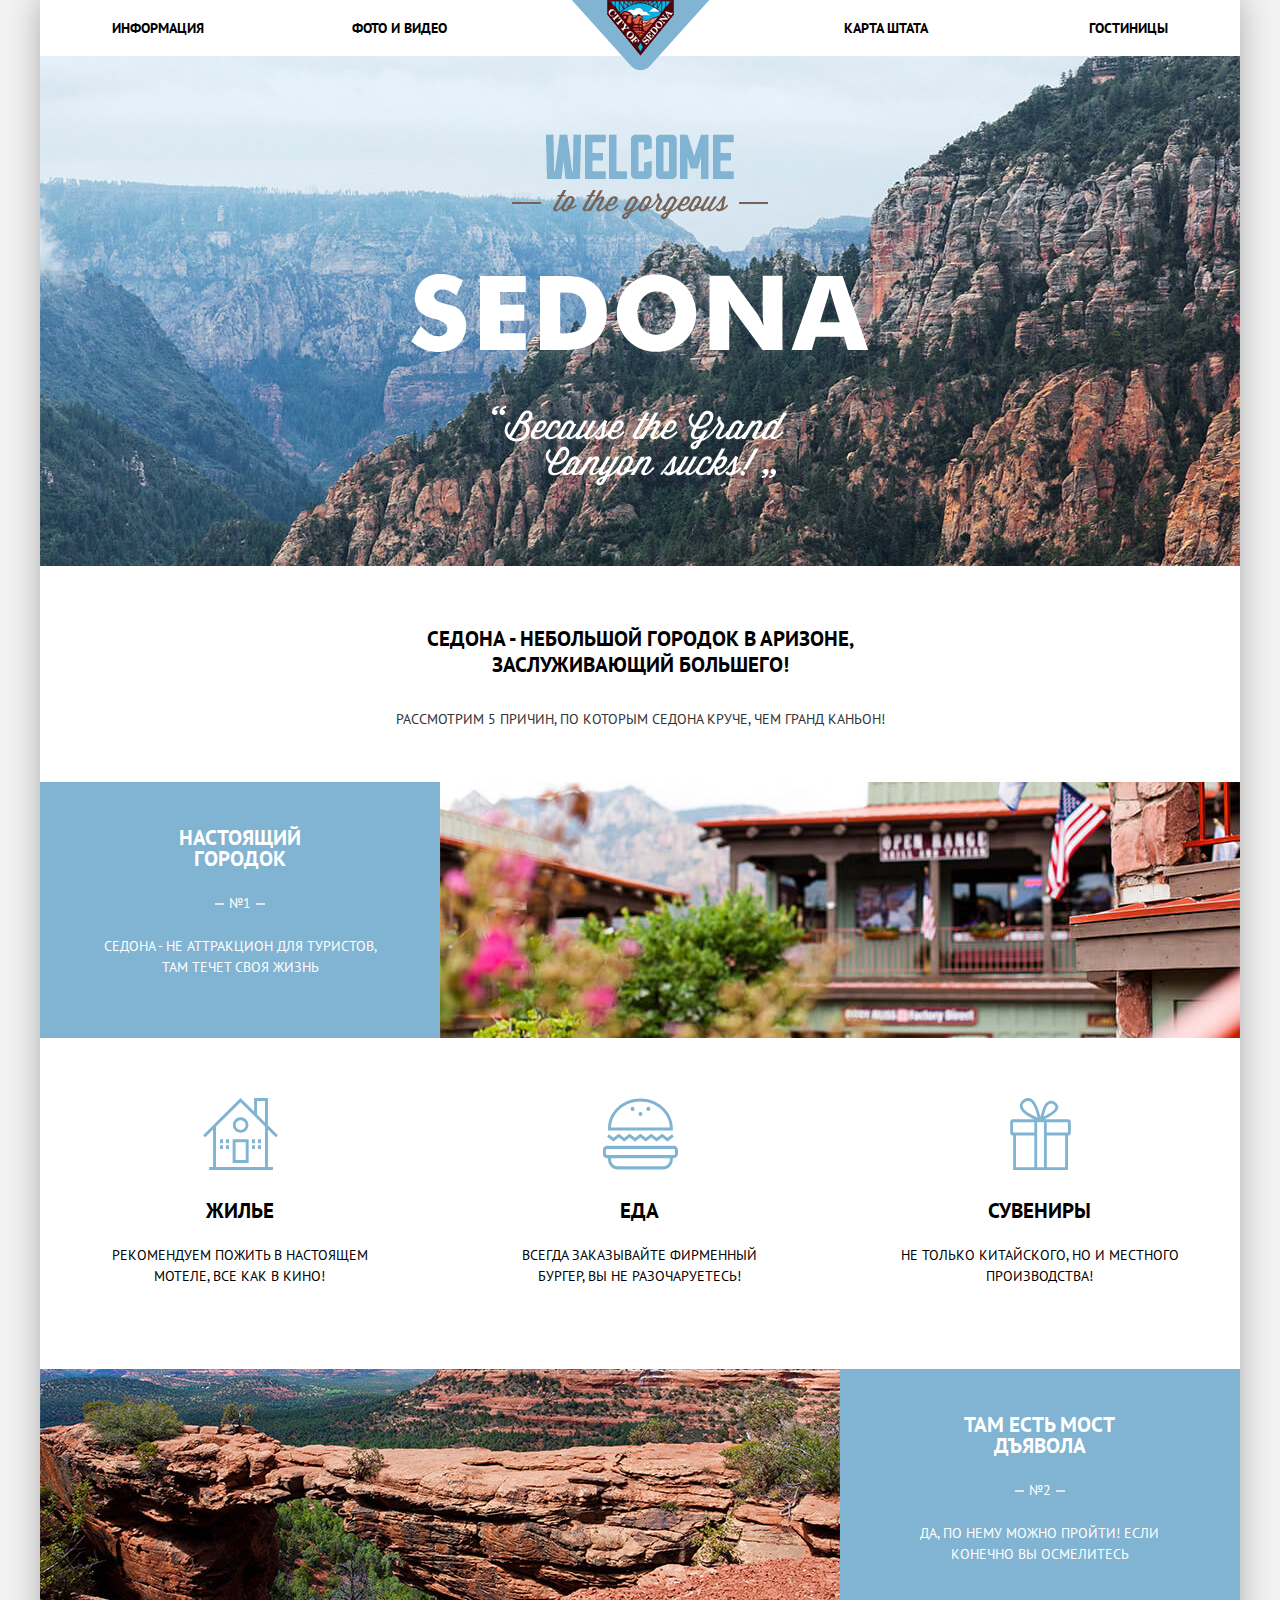
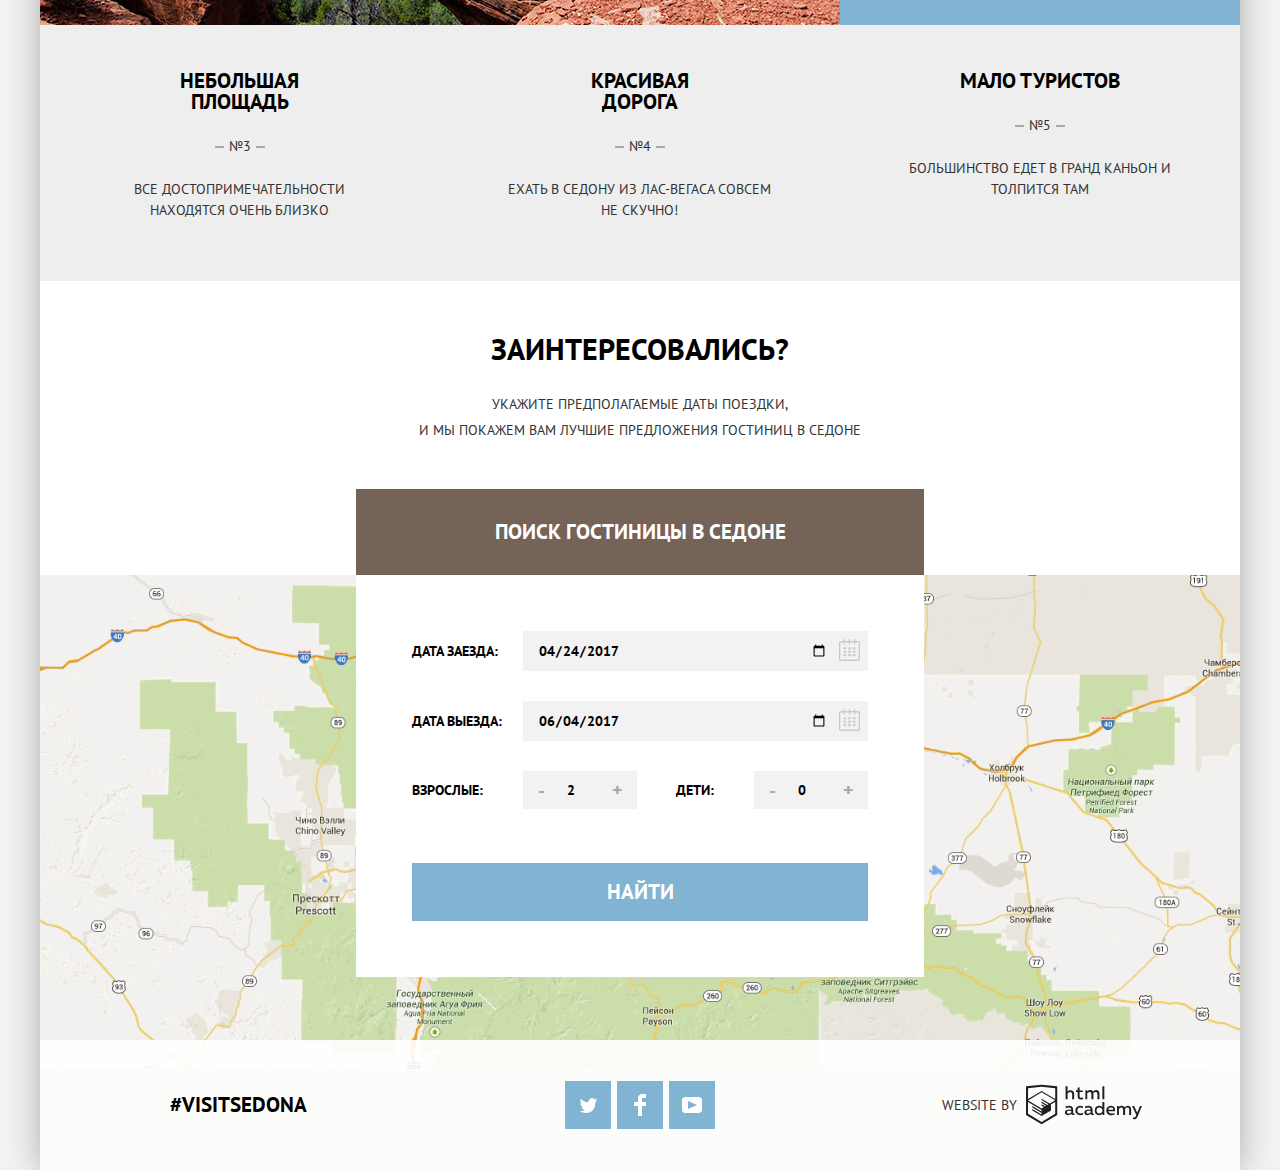
==== commit 0f8468a4: "Итоговая верстка: редактирование" ====
--- a/index.html
+++ b/index.html
@@ -11,17 +11,15 @@
       
     <header class="main-header">
         <nav class="main-navigation">
-            <div class="align-container">
-                <a class="main-logo">
-                    <img class="sedona-main-logo" src="img/sedona-main-logo.png" width="138" height="70" alt="City Of Sedona">
-                </a>
-                <ul class="list-navigation">
-                    <li><a class="navigation-button" href="info.html">Информация</a></li>
-                    <li><a class="navigation-button" href="media.html">Фото и видео</a></li>
-                    <li><a class="navigation-button" href="map.html">Карта штата</a></li>
-                    <li><a class="navigation-button" href="hotels.html">Гостиницы</a></li>
-                </ul> 
-            </div>
+            <a class="main-logo" href="#">
+                <img class="sedona-main-logo" src="img/sedona-logo.png" width="138" height="70" alt="City Of Sedona">
+            </a>
+            <ul class="list-navigation">
+                <li><a class="navigation-button" href="#">Информация</a></li>
+                <li><a class="navigation-button" href="#">Фото и видео</a></li>
+                <li><a class="navigation-button" href="#">Карта штата</a></li>
+                <li><a class="navigation-button" href="hotels.html">Гостиницы</a></li>
+            </ul> 
         </nav>
     </header>
             
@@ -33,13 +31,13 @@
             <div class="background-container">
                 <div class="promo-container">
                     <div class="intro-wrapper">
-                        <img src="img/welcome.png" width="256" height="86" alt="Welcome to the gorgeous">
+                        <img src="img/welcome-title.png" width="256" height="86" alt="Welcome to the gorgeous">
                     </div>
                     <div class="intro-wrapper">
-                        <img src="img/sedona.png" width="458" height="78" alt="Sedona">
+                        <img src="img/sedona-title.png" width="458" height="78" alt="Sedona">
                     </div>
                     <div class="intro-wrapper">
-                        <img src="img/grandcanyonsucks.png" width="296" height="80" alt="Because the Grand Canyon sucks!">
+                        <img src="img/grandcanyon.png" width="296" height="80" alt="Because the Grand Canyon sucks!">
                     </div>
                 </div>
             </div>
@@ -57,147 +55,172 @@
             <ol class="features-list">
                 <li class="feature-item special special-1">
                     <div class="feature-container">
-                        <h3>Настоящий городок</h3>
+                        <div class="feature-title">
+                            <h3>Настоящий городок</h3>
+                        </div>
                         <div class="feature-image">
-                            <img class="sedona-town" src="img/sedona-town.jpg" width="800" height="401" alt="Город Седона">
+                            <img class="sedona-town" src="img/sedonatown.jpg" width="800" height="401" alt="Город Седона">
                         </div>
                         <p class="feature-number">№1</p>
-                        <p>Седона - не аттракцион для туристов, там течет своя жизнь</p>
+                        <p class="feature-description">Седона - не аттракцион для туристов, там течет своя жизнь</p>
                     </div>
                 </li>
                 <li class="towns-advantages">
                     <ul class="towns-advantages-list">
                         <li class="advantage-item">
                             <div class="feature-container feature-container-1">
-                                <h3>Жилье</h3>
-                                <p>Рекомендуем пожить в настоящем мотеле, все как в кино!</p>
+                                <div class="feature-title">
+                                    <h3>Жилье</h3>
+                                </div>
+                                <p class="feature-description">Рекомендуем пожить в настоящем мотеле, все как в кино!</p>
                             </div>
                         </li>
                         <li class="advantage-item">
                             <div class="feature-container feature-container-2">
-                                <h3>Еда</h3>
-                                <p>Всегда заказывайте фирменный бургер, вы не разочаруетесь!</p>
+                                <div class="feature-title">
+                                    <h3>Еда</h3>
+                                </div>
+                                <p class="feature-description">Всегда заказывайте фирменный бургер, вы не разочаруетесь!</p>
                             </div>
                         </li>
                         <li class="advantage-item">
                             <div class="feature-container feature-container-3">
-                                <h3>Сувениры</h3>
-                                <p>Не только китайского, но и местного производства!</p>
+                                <div class="feature-title">
+                                    <h3>Сувениры</h3>
+                                </div>
+                                <p class="feature-description">Не только китайского, но и местного производства!</p>
                             </div>
                         </li>
                     </ul>
                 </li>
                 <li class="feature-item special special-2">
                     <div class="feature-container">
-                        <h3>Там есть мост Дъявола</h3>
+                        <div class="feature-title">
+                            <h3>Там есть мост Дъявола</h3>
+                        </div>
                         <div class="feature-image">
-                            <img class="devils-bridge" src="img/devils-bridge.jpg" width="800" height="400" alt="Мост Дъявола">
+                            <img class="devils-bridge" src="img/devilsbridge.jpg" width="800" height="400" alt="Мост Дъявола">
                         </div>
                         <p class="feature-number">№2</p>
-                        <p>Да, по нему можно пройти! Если конечно вы осмелитесь</p>
+                        <p class="feature-description">Да, по нему можно пройти! Если конечно вы осмелитесь</p>
                     </div>
                 </li>
                 <li class="usual-features">
                     <ul class="usual-features-list">
-                        <li class="feature-item">
+                        <li class="feature-item usual-item">
                             <div class="feature-container">
-                                <h3>Небольшая площадь</h3>
+                                <div class="feature-title">
+                                    <h3>Небольшая площадь</h3>
+                                </div>
                                 <p class="feature-number">№3</p>
-                                <p>Все достопримечательности находятся очень близко</p>
-                            </div>
-                        </li>
-                        <li class="feature-item">
+                                <p class="feature-description">Все достопримечательности находятся очень близко</p>
+                            </div>
+                        </li>
+                        <li class="feature-item usual-item">
                             <div class="feature-container">
-                                <h3>Красивая дорога</h3>
+                                <div class="feature-title">
+                                    <h3>Красивая дорога</h3>
+                                </div>
                                 <p class="feature-number">№4</p>
-                                <p>Ехать в Седону из Лас-Вегаса совсем не скучно!</p>
-                            </div>
-                        </li>
-                        <li class="feature-item">
+                                <p class="feature-description">Ехать в Седону из Лас-Вегаса совсем не скучно!</p>
+                            </div>
+                        </li>
+                        <li class="feature-item usual-item">
                             <div class="feature-container">
-                                <h3>Мало туристов</h3>
+                                <div class="feature-title">
+                                    <h3>Мало туристов</h3>
+                                </div>
                                 <p class="feature-number">№5</p>
-                                <p>Большинство едет в Гранд Каньон и толпится там</p>
+                                <p class="feature-description">Большинство едет в Гранд Каньон и толпится там</p>
                             </div>
                         </li>
                     </ul>
                 </li>
             </ol>
         </section>
-          
-        <div class="choice-wrapper">
+        
+        <div class="choicenmodal-wrapper">
             <section class="choice">
                 <h2 class="visually-hidden">Выбор гостиницы</h2>
                 <div class="choice-container">
                     <div class="choice-text-container">
                         <div class="paragraph">
-                            <p class="interest">Заинтересовались?</p>
-                            <p>Укажите предполагаемые даты поездки, и мы покажем вам лучшие предложения гостиниц в Седоне</p>
+                                <p class="interest">Заинтересовались?</p>
+                                <p>Укажите предполагаемые даты поездки,<br> и мы покажем вам лучшие предложения гостиниц в Седоне</p>
                         </div>
                     </div>
                     <button type="button">Поиск гостиницы в Седоне</button>
                 </div>
             </section>
-            <section class="modal-search">  
+
+            <section class="search">  
                 <h2 class="visually-hidden">Поиск гостиницы</h2>
-                <form class="search" method="post" action="https://echo.htmlacademy.ru">
-                    <div class="search-content-wrapper">
-                        <p>
-                            <label for="search-arrival-date">Дата заезда:</label>
-                            <input type="date" id="search-arrival-date" name="arrival-date" value="2017-04-24">
-                            <button type="button" class="calendar" aria-label="Выбор даты"></button>
-                        </p>
-                        <p>
-                            <label for="search-departure-date">Дата выезда:</label>
-                            <input type="date" id="search-departure-date" name="departure-date" value="2017-06-04">
-                            <button type="button" class="calendar" aria-label="Выбор даты"></button>
-                        </p>
-                        <p>
-                            <label for="search-adults">Взрослые:</label>
-                            <button type="button" class="minus minus-adults">-</button>
+                <form class="modal-search" method="post" action="https://echo.htmlacademy.ru">
+                    <p>
+                        <label for="search-arrival-date">Дата заезда:</label>
+                        <input type="date" id="search-arrival-date" name="arrival-date" value="2017-04-24">
+                        <button type="button" class="calendar" aria-label="Выбор даты заезда">
+                            <span>
+                                    <svg xmlns="http://www.w3.org/2000/svg" width="21" height="22" viewBox="0 0 21 22"><path fill="#cacaca" d="M19.251 2.025h-2.845V.648c0-.381-.294-.689-.656-.689-.363 0-.656.308-.656.689v1.377h-3.938V.648c0-.381-.294-.689-.655-.689-.363 0-.657.308-.657.689v1.377H5.906V.648c0-.381-.294-.689-.656-.689-.363 0-.657.308-.657.689v1.377H1.75C.784 2.025 0 2.847 0 3.862v16.302C0 21.179.784 22 1.75 22h17.501c.966 0 1.749-.821 1.749-1.836V3.862c0-1.015-.783-1.837-1.749-1.837zm.437 18.139a.448.448 0 0 1-.437.459H1.75a.45.45 0 0 1-.438-.459V3.862a.45.45 0 0 1 .438-.459h2.844v1.378c0 .381.294.689.657.689.362 0 .656-.308.656-.689V3.403h3.938v1.378c0 .381.294.689.657.689.361 0 .655-.308.655-.689V3.403h3.938v1.378c0 .381.293.689.656.689.362 0 .656-.308.656-.689V3.403h2.845c.241 0 .437.206.437.459v16.302z"/><path fill="#cacaca" d="M4.594 8.225h2.625v2.066H4.594zM4.594 11.668h2.625v2.067H4.594zM4.594 15.112h2.625v2.066H4.594zM9.188 15.112h2.625v2.066H9.188zM9.188 11.668h2.625v2.067H9.188zM9.188 8.225h2.625v2.066H9.188zM13.781 15.112h2.625v2.066h-2.625zM13.781 11.668h2.625v2.067h-2.625zM13.781 8.225h2.625v2.066h-2.625z"/></svg>
+                            </span>
+                        </button>
+                    </p>
+                    <p>
+                        <label for="search-departure-date">Дата выезда:</label>
+                        <input type="date" id="search-departure-date" name="departure-date" value="2017-06-04">
+                        <button type="button" class="calendar" aria-label="Выбор даты выезда">
+                            <span>
+                                    <svg xmlns="http://www.w3.org/2000/svg" width="21" height="22" viewBox="0 0 21 22"><path fill="#cacaca" d="M19.251 2.025h-2.845V.648c0-.381-.294-.689-.656-.689-.363 0-.656.308-.656.689v1.377h-3.938V.648c0-.381-.294-.689-.655-.689-.363 0-.657.308-.657.689v1.377H5.906V.648c0-.381-.294-.689-.656-.689-.363 0-.657.308-.657.689v1.377H1.75C.784 2.025 0 2.847 0 3.862v16.302C0 21.179.784 22 1.75 22h17.501c.966 0 1.749-.821 1.749-1.836V3.862c0-1.015-.783-1.837-1.749-1.837zm.437 18.139a.448.448 0 0 1-.437.459H1.75a.45.45 0 0 1-.438-.459V3.862a.45.45 0 0 1 .438-.459h2.844v1.378c0 .381.294.689.657.689.362 0 .656-.308.656-.689V3.403h3.938v1.378c0 .381.294.689.657.689.361 0 .655-.308.655-.689V3.403h3.938v1.378c0 .381.293.689.656.689.362 0 .656-.308.656-.689V3.403h2.845c.241 0 .437.206.437.459v16.302z"/><path fill="#cacaca" d="M4.594 8.225h2.625v2.066H4.594zM4.594 11.668h2.625v2.067H4.594zM4.594 15.112h2.625v2.066H4.594zM9.188 15.112h2.625v2.066H9.188zM9.188 11.668h2.625v2.067H9.188zM9.188 8.225h2.625v2.066H9.188zM13.781 15.112h2.625v2.066h-2.625zM13.781 11.668h2.625v2.067h-2.625zM13.781 8.225h2.625v2.066h-2.625z"/></svg>
+                            </span>
+                        </button>
+                    </p>
+                    <div class="number-reg-container">
+                        <label class="number-reg-title" for="search-adults">Взрослые:</label>
+                        <div class="number-reg-wrapper">
+                            <button type="button" class="number-reg">-</button>
                             <input type="number" id="search-adults" name="adults" min="0" value="2">
-                            <button type="button" class="plus plus-adults">+</button>
+                            <button type="button" class="number-reg">+</button>
+                        </div>
 
-                            <label for="search-children">Дети:</label>
-                            <button type="button" class="minus minus-children">-</button>
+                        <label class="number-reg-title" for="search-children">Дети:</label>
+                        <div class="number-reg-wrapper">
+                            <button type="button" class="number-reg">-</button>
                             <input type="number" id="search-children" name="children" min="0" value="0">
-                            <button type="button" class="plus plus-children">+</button>
-                        </p>
-                        <button type="submit">Найти</button>
-                    </div>
+                            <button type="button" class="number-reg">+</button> 
+                        </div>
+                    </div>
+                    <button type="submit">Найти</button>
                 </form>
             </section>
         </div>
     </main>
-            
-    <div class="mapnfooter-wrapper container">
+           
+    <div class="mapnfooter-wrapper">
         <div class="map-container">
-            <img class="map" src="img/map.png" width="1718" height="748" alt="Карта местности">
+            <img class="map" src="img/main-map.png" width="1718" height="748" alt="Карта местности">
         </div>
         <footer class="main-footer">
-            <div class="align-container">
-                <div class="footer-container">
-                    <div class="footer-wrapper">
-                        <div class="footer-tag-container">
-                            <p class="tag">#visitsedona</p>
-                        </div>
-                    </div>
-                    <div class="footer-wrapper">
-                        <div class="footer-social-container">
-                            <ul class="social-list">
-                                <li><a class="social-tw" href="#">Твиттер</a></li>
-                                <li><a class="social-fb" href="#">Фейсбук</a></li>
-                                <li><a class="social-yt" href="#">Ютуб</a></li>
-                            </ul>
-                        </div>
-                    </div>
-                    <div class="footer-wrapper">
-                        <div class="footer-copyright-container ">
-                            <p class="footer-copyright">
-                                Website by
-                                <a class="htmlacademy" href="#"><img class="htmlacademy-logo" src="img/htmlacademy-logo.svg" width="116" height="41" alt="HTML Academy"></a>
-                            </p>
-                        </div>
+            <div class="footer-container">
+                <div class="footer-item-wrapper">
+                    <div class="footer-tag-container">
+                        <p class="tag">#visitsedona</p>
+                    </div>
+                </div>
+                <div class="footer-item-wrapper">
+                    <div class="footer-social-container">
+                        <ul class="social-list">
+                            <li><a class="social-tw" href="#"><span class="visually-hidden">Твиттер</span></a></li>
+                            <li><a class="social-fb" href="#"><span class="visually-hidden">Фейсбук</span></a></li>
+                            <li><a class="social-yt" href="#"><span class="visually-hidden">Ютуб</span></a></li>
+                        </ul>
+                    </div>
+                </div>
+                <div class="footer-item-wrapper">
+                    <div class="footer-copyright-container ">
+                        <p class="footer-copyright">
+                            Website by
+                            <span><a class="htmlacademy-link" href="https://htmlacademy.ru/intensive/htmlcss"><svg id="Layer_1" data-name="Layer 1" xmlns="http://www.w3.org/2000/svg" viewBox="0 0 108.08 36.85" width="116" height="41"><title>logo-htmlacademy</title><path d="M44.61,26.88a2,2,0,0,0,.55-0.1v1.33a3.25,3.25,0,0,1-1.18.21,1.67,1.67,0,0,1-1.67-1,4.84,4.84,0,0,1-3.14,1.08c-1.51,0-2.91-.83-2.91-2.55,0-2.13,2-2.79,3.71-2.79a11.08,11.08,0,0,1,2.17.25v-0.3c0-1-.76-1.77-2.19-1.77a7.42,7.42,0,0,0-3,.64v-1.7a10.21,10.21,0,0,1,3.19-.55c2.36,0,3.81,1.12,3.81,3.65v3a0.54,0.54,0,0,0,.49.59h0.17Zm-6.44-1.13A1.35,1.35,0,0,0,39.63,27h0.11a3.39,3.39,0,0,0,2.41-1V24.58a9.72,9.72,0,0,0-1.81-.21c-1,0-2.16.33-2.16,1.38h0Zm12.36-6.11a5,5,0,0,1,2.57.64V22a4.08,4.08,0,0,0-2.3-.7,2.75,2.75,0,1,0,0,5.49,5,5,0,0,0,2.43-.64v1.71a6.27,6.27,0,0,1-2.76.57A4.21,4.21,0,0,1,46,24.51q0-.21,0-0.41a4.32,4.32,0,0,1,4.18-4.46h0.38Zm12.17,7.24a2,2,0,0,0,.55-0.1v1.33a3.25,3.25,0,0,1-1.18.21,1.67,1.67,0,0,1-1.67-1,4.84,4.84,0,0,1-3.14,1.08c-1.51,0-2.91-.83-2.91-2.55,0-2.13,2-2.79,3.71-2.79a11.08,11.08,0,0,1,2.17.25v-0.3c0-1-.76-1.77-2.19-1.77a7.42,7.42,0,0,0-3,.64v-1.7a10.21,10.21,0,0,1,3.19-.55c2.36,0,3.81,1.12,3.81,3.65v3a0.54,0.54,0,0,0,.49.59h0.17Zm-6.44-1.13A1.35,1.35,0,0,0,57.73,27h0.11a3.39,3.39,0,0,0,2.41-1V24.58a9.72,9.72,0,0,0-1.81-.21c-1.06,0-2.16.33-2.16,1.38h0ZM73,16V28.2H71.35V26.88a3.88,3.88,0,0,1-3.19,1.54,4.4,4.4,0,0,1,0-8.78,3.81,3.81,0,0,1,3,1.3V16H73Zm-4.53,5.22a2.76,2.76,0,1,0,0,5.52A2.86,2.86,0,0,0,71.15,25V23A2.91,2.91,0,0,0,68.49,21.27ZM79,19.64c3.31,0,4.46,2.68,3.92,5.09H76.7c0.21,1.5,1.67,2.11,3.19,2.11a6.11,6.11,0,0,0,2.64-.59v1.6a7.14,7.14,0,0,1-3,.57C77,28.42,74.78,27,74.78,24a4.18,4.18,0,0,1,4-4.39H79Zm0.09,1.54a2.28,2.28,0,0,0-2.44,2.1v0.06H81.3A2,2,0,0,0,79.13,21.18Zm5.73,7V19.87h1.65v1a3.81,3.81,0,0,1,2.78-1.27A2.86,2.86,0,0,1,91.89,21a4.12,4.12,0,0,1,2.91-1.33A3.06,3.06,0,0,1,98,23V28.2h-1.9V23.05a1.59,1.59,0,0,0-1.42-1.75H94.42a2.8,2.8,0,0,0-2.07,1.12V28.2h-1.9V23.05A1.59,1.59,0,0,0,89,21.31H88.8a3,3,0,0,0-2.21,1.29v5.63H84.86Zm21.31-8.33h1.9l-3.91,9.46c-0.9,2.17-2.09,2.86-3.35,2.86a4.76,4.76,0,0,1-1.1-.14V30.46a2.86,2.86,0,0,0,.85.12c0.9,0,1.58-.64,2.07-1.9l0.17-.42-4-8.4h2l2.86,6.29ZM38.73,1.46V6.22a3.81,3.81,0,0,1,2.7-1.14,3.25,3.25,0,0,1,3.44,3.4v5.15H43V8.72a1.81,1.81,0,0,0-1.61-2h-0.3a2.93,2.93,0,0,0-2.32,1.39v5.52h-1.9V1.46h1.9ZM49.94,2.31v3h3V6.91h-3v3.81c0,1.1.5,1.46,1.58,1.46a4.49,4.49,0,0,0,1.69-.33v1.6A6.8,6.8,0,0,1,51,13.8a2.55,2.55,0,0,1-2.86-2.74V6.89H46.58V5.26h1.5V2.74Zm5.4,11.31V5.28H57v1A3.81,3.81,0,0,1,59.77,5a2.86,2.86,0,0,1,2.6,1.33A4.12,4.12,0,0,1,65.28,5,3.06,3.06,0,0,1,68.44,8.4v5.21h-1.9V8.46a1.59,1.59,0,0,0-1.42-1.75H64.89a2.8,2.8,0,0,0-2.07,1.12v5.78h-1.9V8.46A1.59,1.59,0,0,0,59.5,6.71H59.27A3,3,0,0,0,57.06,8v5.63H55.34ZM71.17,1.45H73V13.6H71.17V1.45ZM14.71,0H14.55L0,1.54V28.21l14.55,8.66,14.55-8.66V1.54Zm12.5,27.1L14.55,34.64,1.9,27.12V16.18l12.59,7.5V25L5.86,19.9v1.31l8.68,5.21v1.39L5.87,22.65V24l8.68,5.21,8.75-5.24V18.31L27.2,16V27.12Zm0-12.53-3.48,2-1.6,1L14.51,13v1.31L21,18.23H21l-0.14.09-1,.54-5.37-3.2V17l4.24,2.52-1,.67-3.2-1.9v1.31l2.1,1.24L14.5,22.1,2,14.65,14.51,7.11Zm0-1.32L14.49,5.76,1.91,13.25v-10L14.56,1.92,27.21,3.25v10h0Z" transform="translate(0 -0.02)" fill="#231f20"/></svg></a></span>
+                        </p>
                     </div>
                 </div>
             </div>
--- a/css/style.css
+++ b/css/style.css
@@ -1,10 +1,3 @@
-/*размер шрифта,
-высоту строки,
-цвет шрифта,
-жирность шрифта,
-гарнитура (название шрифта),
-другие текстовые параметры, если требуется по макету.*/
-
 /*Базовые теги*/
 
 html { 
@@ -30,7 +23,8 @@
     color: #333333;
     text-transform: uppercase;
     
-    background-color: #ffffff;
+    background-color: #f2f2f2;
+    box-shadow: 0 0 30px 0 #acacac;
 }
 
 a {
@@ -40,7 +34,7 @@
 }
 
 img {
-    width: 100%;
+    max-width: 100%;
     height: auto;
 }
 
@@ -62,27 +56,22 @@
   overflow: hidden;
 }
 
-.container {
-    margin: 0 auto;
-    max-width: 1200px;
-}
-
-.align-container {
-    margin: 0 auto;
-    width: 88%;
-}
-
 /*Главное меню*/
 
+.main-header {
+    margin: 0;
+    padding: 0;
+    
+    color: #000000;
+    
+    background-color: #ffffff;
+}
+
 .main-navigation {
-    margin: 0 auto;
-    padding: 0;
-    max-width: 1200px;
-    
-    color: #000000;
-    
-    /*Временно для сетки*/
-    height: 56px;
+    position: relative;
+    
+    margin: 0;
+    padding: 0;
 }
 
 .sedona-main-logo {
@@ -95,25 +84,12 @@
     margin-left: -68px;
 }
 
-.main-navigation {
-    width: 100%;
-    margin: 0;
-    padding: 0;
-    
-    /*Временно для сетки*/
-    height: 56px;
-}
-
-.main-navigation .align-container {
-    position: relative;
-}
-
 .list-navigation {
     display: flex;
     flex-direction: row;
+    flex-wrap: wrap;
     align-items: center;
     
-    height: 56px;
     margin: 0;
     padding: 0;
 
@@ -123,8 +99,11 @@
 
 .list-navigation li {
     width: 20%;
-    padding-top: 16px;
-    padding-bottom: 16px;
+    margin: 0;
+    padding-top: 15px;
+    padding-bottom: 15px;
+    
+    vertical-align: middle;
 }
 
 .list-navigation li:nth-of-type(2) {
@@ -133,15 +112,19 @@
 
 .list-navigation li:first-of-type,
 .list-navigation li:nth-of-type(2) {
+    padding-left: 6%;
+    
     text-align: left;
 }
 
 .list-navigation li:last-of-type,
 .list-navigation li:nth-of-type(3) {
+    padding-right: 6%;
+    
     text-align: right;
 }
 
-/*Интерактивные элементы*/
+/*Интерактивные элементы хедера*/
 
 .list-navigation a {
     font-weight: bold;
@@ -166,24 +149,27 @@
 }
 
 /*Интро главной страницы*/
-/*Картинку-тень заменить на SVG*/
+/*Интро-картинки*/
+
+.introduction {
+    background-color: #ffffff;
+}
 
 .introduction .background-container {
-    margin: 0;
-    padding: 0;
-    
     width: 100%;
+    margin: 0;
+    padding: 0;
     
     background-color: #858c92;
     background-image: 
         url("../img/shadow.png"),  
-        url("../img/background-photo.jpg");
+        url("../img/bg-photo.jpg");
     background-size: 
         100% 57px,
         100%;
     background-position: 
         bottom center,
-        0 -60px;
+        0 -54px;
     background-repeat: no-repeat;
 }
 
@@ -192,9 +178,10 @@
     flex-direction: column;
     align-items: center;
     justify-content: space-between;
-    padding-top: 72px;
-    padding-bottom: 74px;
+    
     min-height: 510px;
+    padding-top: 78px;
+    padding-bottom: 80px;
 }
 
 .intro-wrapper {
@@ -202,21 +189,42 @@
     padding: 0;
 }
 
-.introduction .intro-text-container {
+.intro-wrapper:first-of-type {
+    height: 86px;
+}
+
+.intro-wrapper:nth-of-type(2) {
+    height: 78px;
+}
+
+.intro-wrapper:last-of-type {
+    height: 80px;
+}
+
+/*Интро-текст*/ 
+
+.intro-text-container {
     width: 100%;
-    padding-top: 55px;
-    padding-bottom: 50px;
+}
+
+.intro-text-container p {
+    margin: 0;
+    padding: 0;
 }
 
 .intro-text-container .paragraph {
     width: 490px;
     margin: 0 auto;
     padding: 0;
+    padding-top: 60px;
+    padding-bottom: 50px;
     
     text-align: center;
 }
 
 .intro-text-container .slogan {
+    margin-bottom: 28px;
+    
     font-size: 21px;
     font-weight: bold;
     color: #000000;
@@ -240,32 +248,36 @@
     list-style: none;
 }
 
+.features-list li {
+    min-height: 256px;
+}
+
 .features-list h3 {
+    margin: 0;
+    padding: 0;
+
     font-size: 21px;
     font-weight: bold;
     color: #000000;
 }
 
-.features-list li {
-    min-height: 256px;
+.usual-features-list {
+    display: flex;
+    flex-direction: row;
+    
+    margin: 0;
+    padding: 0;
+    
+    list-style: none;
 }
 
 .feature-item {
     margin: 0;
+    padding: 0;
     
     width: 33.33%;
     
     text-align: center;
-}
-
-.feature-container {
-    width: 300px;
-    margin: auto;
-    margin-top: 45px;
-    margin-bottom: 58px;
-    
-    text-align: center;
-    vertical-align: middle;
 }
 
 .special {
@@ -307,6 +319,74 @@
     left: 0;
 }
 
+.feature-container {
+    width: 285px;
+    margin: auto;
+    margin-top: 45px;
+    margin-bottom: 55px;
+    
+    text-align: center;
+    vertical-align: middle;
+}
+
+.special-2 .feature-container {
+    width: 305px;
+}
+
+.usual-item:nth-of-type(2) .feature-container {
+    width: 280px;
+}
+
+.feature-title {
+    width: 160px;
+    margin: 0 auto;
+    margin-bottom: 24px;
+}
+
+.feature-number {
+    position: relative;
+    
+    margin: 0;
+    margin-bottom: 22px;
+    padding: 0;
+}
+
+.feature-number::before,
+.feature-number::after {
+    content: "";
+    
+    position: absolute;
+    top: 50%;
+    
+    width: 9px;
+    height: 2px;
+    margin-top: -1px;
+    
+    background-color: #a8a8a8;
+}
+
+.special .feature-number::before,
+.special .feature-number::after {
+    background-color: rgba(255, 255, 255, 0.7);
+}
+
+.feature-number::before {
+    left: 50%;
+    
+    margin-left: -25px;
+}
+
+.feature-number::after {
+    right: 50%;
+    
+    margin-right: -25px;
+}
+
+.feature-description {
+    margin: 0;
+    padding: 0;
+}
+
 .towns-advantages {
     color: #000000;
     
@@ -327,61 +407,60 @@
     list-style: none;
 }
 
+.towns-advantages-list li {
+    min-height: 330px;
+}
+
 .towns-advantages-list .feature-container {
+    position: relative;
+    
     margin-top: 60px;
     margin-bottom: 82px;
+    padding-top: 102px;
 }
 
 .towns-advantages-list .feature-container::before {
     content: "";
-    display: block;
-    margin: auto;
+    position: absolute;
+    top: 0;
+    left: 50%;
     
     width: 75px;
     height: 72px;
+    margin-left: -37px;
         
     background-size: 75px 72px;
 }
 
 .feature-container-1::before {
-    background-image: url(../img/icon-1.svg);
+    background-image: url(../img/icon-shelter.svg);
 }
 
 .feature-container-2::before {
-    background-image: url(../img/icon-2.svg);
+    background-image: url(../img/icon-food.svg);
 }
 
 .feature-container-3::before {
-    background-image: url(../img/icon-3.svg);
+    background-image: url(../img/icon-present.svg);
 }
 
 .advantage-item {
-    margin: 0;
-    padding: 0;
-    
     width: 33.33%;
-}
-
-.usual-features-list {
-    display: flex;
-    flex-direction: row;
-    
-    margin: 0;
-    padding: 0;
-    
-    list-style: none;
+    margin: 0;
+    padding: 0;
 }
 
 /*Подбор отеля и форма*/
 
-.choice-wrapper {
+.choicenmodal-wrapper {
     position: relative;
+    
     max-width: 1200px;
     margin: 0 auto;
     padding: 0;
 }
 
-.choice-wrapper .choice {
+.choice {
     width: 100%;
     margin: 0;
     padding: 0;
@@ -389,145 +468,33 @@
     background-color: #ffffff;
 }
 
-.choice .choice-container {
+.choice-container {
     text-align: center;
 }
 
-.choice .choice-text-container {
+.choice-text-container {
     width: 100%;
-    padding-top: 55px;
-    padding-bottom: 50px;
+}
+
+.choice-text-container p {
+    margin: 0;
+    padding: 0;
 }
 
 .choice .paragraph {
     width: 450px;
     margin: 0 auto;
-    padding: 0;
-}
-
-.interest {
+    padding-top: 50px;
+    padding-bottom: 46px;
+}
+
+.choice .interest {
+    margin-bottom: 24px;
+        
     font-size: 30px;
-    line-height: 35px;
+    line-height: 36px;
     font-weight: bold;
     color: #000000;
-}
-
-/*Форма подбора отеля*/
-
-.choice-wrapper .modal-search {
-    position: absolute;
-    top: 350px;
-    left: 50%;
-    z-index: 1;
-    
-    width: 568px;
-    margin-left: -284px;
-    padding: 0;
-}
-
-.modal-search .search {
-    margin: 0;
-    padding: 0;
-    
-    font-weight: bold;
-    color: #000000;
-    
-    background-color: #ffffff;
-}
-
-.modal-search .search-content-wrapper {
-    width: 100%;
-    min-height: 396px;
-    margin: 0;
-    padding: 56px;
-}
-
-.search input {
-    margin: 0;
-    padding: 10px;
-    
-    font: inherit;
-    
-    background-color: #f2f2f2;
-    border: none;
-    outline: none;
-}
-
-.search input[type="date"] {
-    width: 308px;
-    height: 38px;
-}
-
-.search input[type="number"] {
-    padding: 5px;
-    
-    width: 38px;
-    height: 38px;
-}
-
-.search input:hover {
-    background-color: #ebebeb;
-}
-
-.search input:focus {
-    background-color: #ffffff;
-    border: 2px solid #e5e5e5;
-}
-
-.search button[type="button"] {
-    margin: 0;
-    padding: 5px;
-    
-    width: 38px;
-    height: 38px;
-    
-    font: inherit;
-    color: #a9a9a9;
-    
-    background-color: #f2f2f2;
-    border: none;
-    outline: none;
-}
-
-.search .calendar {
-    background-image: url(../img/calendar.svg);
-    background-repeat: no-repeat;
-    background-position: center;
-}
-
-.search button[type="button"]:hover,
-.search button[type="button"]:focus {
-    color: #000000;
-}
-
-.search button[type="button"]:active {
-    color: #81b3d2;
-}
-
-.search button[type="submit"] {
-    width: 458px;
-    height: 58px;
-    
-    font-size: 21px;
-    line-height: 26px;
-    font-weight: bold;
-    color: #ffffff;
-    text-transform: uppercase;
-    
-    background-color: #81b3d2;
-    border: none;
-    outline: none;
-}
-
-.search button[type="submit"]:hover,
-.search button[type="submit"]:focus {
-    background-color: #669ec0;
-}
-
-.search button[type="submit"]:active {
-    color: rgba(255, 255, 255, 0.3);
-    
-    background-color: #5496bd;
 }
 
 /*Интерактивные элементы*/
@@ -536,6 +503,7 @@
     width: 568px;
     height: 86px;
     
+    font: inherit; 
     font-size: 21px;
     line-height: 26px;
     font-weight: bold;
@@ -545,6 +513,7 @@
     
     background-color: #766357;
     border: none;
+    border-radius: 0;
     outline: none;
 }
 
@@ -559,6 +528,171 @@
     background-color: #503e33;
 }
 
+/*Форма подбора отеля*/
+
+.search {
+    position: absolute;
+    top: 294px;
+    left: 50%;
+    z-index: 1;
+    
+    width: 568px;
+    margin-left: -284px;
+    padding: 56px;
+    
+    background-color: #ffffff;
+}
+
+.modal-search {
+    margin: 0;
+    padding: 0;
+    
+    font-weight: bold;
+    color: #000000;
+}
+
+.modal-search p {
+    position: relative;
+    display: flex;
+    flex-direction: row;
+    justify-content: space-between;
+    
+    margin: 0;
+    margin-bottom: 30px;
+}
+
+.number-reg-container {
+    display: flex;
+    flex-direction: row;
+    justify-content: space-between;
+    
+    margin-bottom: 54px;
+}
+
+.number-reg-wrapper {
+    display: flex;
+    flex-direction: row;
+    align-items: center;
+    justify-content: center;
+    
+    width: 114px;
+}
+
+.modal-search label {
+    margin: auto 0;
+}
+
+.modal-search input[type="date"],
+.modal-search input[type="number"] {
+    margin: 0;
+    
+    font: inherit;
+    
+    background-color: #f2f2f2;
+    border: 2px solid transparent;
+    outline: none;
+}
+
+.modal-search input[type="date"] {
+    width: 345px;
+    padding-top: 4px;
+    padding-bottom: 4px;
+    padding-left: 13px;
+    padding-right: 38px;
+}
+
+.modal-search input[type="number"] {
+    width: 38px;
+    height: 38px;
+    padding: 6px 4px;
+    margin: 0;
+}
+
+.modal-search input[type="date"]:hover,
+.modal-search input[type="number"]:hover {
+    background-color: #ebebeb;
+}
+
+.modal-search input[type="date"]:focus,
+.modal-search input[type="number"]:focus {
+    background-color: #ffffff;
+    border: 2px solid #e5e5e5;
+}
+
+.modal-search button[type="button"] {
+    margin: 0;
+    padding: 0;
+    
+    width: 38px;
+    height: 38px;
+    
+    font: inherit;
+    font-size: 20px;
+    color: #a9a9a9;
+    
+    background-color: #f2f2f2;
+    border: none;
+    outline: none;
+}
+
+.modal-search button[type="button"]:hover,
+.modal-search button[type="button"]:focus {
+    color: #000000;
+}
+
+.modal-search button[type="button"]:active {
+    color: #81b3d2;
+}
+
+.calendar {
+    position: absolute;
+    top: 0;
+    right: 0;
+}
+
+.calendar span {
+    display: block;
+    
+    margin: 0;
+    padding: 8px 9px;
+}
+
+.calendar:hover path,
+.calendar:focus path {
+    fill: #000000;
+}
+
+.calendar:active path {
+    fill: #81b3d2;
+}
+
+.search button[type="submit"] {
+    width: 100%;
+    padding: 16px 0;
+    
+    font: inherit; 
+    font-size: 21px;
+    line-height: 26px;
+    font-weight: bold;
+    color: #ffffff;
+    text-transform: uppercase;
+    
+    background-color: #81b3d2;
+    border: none;
+    outline: none;
+}
+
+.search button[type="submit"]:hover,
+.search button[type="submit"]:focus {
+    background-color: #669ec0;
+}
+
+.search button[type="submit"]:active {
+    color: rgba(255, 255, 255, 0.3);
+    
+    background-color: #5496bd;
+}
+
 /*Футер и карта*/
 
 .mapnfooter-wrapper {
@@ -566,23 +700,20 @@
     overflow: hidden;
     
     max-width: 1200px;
+    min-height: 595px;
     margin: 0 auto;
     padding: 0;
     
     background-color: #e0e7ce;
-    
-    /*Временно для сетки*/
-    height: 595px;
 }
 
 .map-container {
-    margin-top: -155px;
-    margin-left: -259px;
+    margin-top: -120px;
+    margin-left: -210px;
 }
 
 .main-footer {
     max-width: 1200px;
-    min-height: 121px;
     margin: 0 auto;
     
     background-color: rgba(255, 255, 255, 0.9);
@@ -597,49 +728,100 @@
     margin: 0;
 }
 
-.main-footer .footer-container {
-    display: flex;
-    flex-direction: row;
+.footer-container {
+    display: flex;
+    flex-direction: row;
+    align-items: center;
     justify-content: space-between;
     
     width: 100%;
 }
 
-.footer-container .footer-wrapper {
+.footer-item-wrapper {
     flex-basis: 33%;
-}
-
-.main-footer .footer-tag-container {
+    
+    margin: 0;
+    padding: 0;
+}
+
+.footer-tag-container {
     width: 136px;
-    margin: auto;
+    margin: 0 auto;
+    padding: 48px 0;
     
     font-size: 21px;
     font-weight: bold;
     color: #000000;
 }
 
-.main-footer .footer-copyright-container {
+.footer-tag-container .tag {
+    margin: 0;
+    padding: 0;
+}
+
+.footer-copyright-container {
+    position: relative;
+    
+    width: 200px;
+    margin: 0 auto;
+    padding: 37px 0;
+    
+    vertical-align: middle;
+}
+
+.footer-copyright-container span {
+    position: absolute;
+    top: 50%;
+    right: 0;
+    
+    margin-top: -21px;
+}
+
+.footer-copyright-container .footer-copyright {
+    margin: 0;
+    padding: 15px 0;
+    
+    vertical-align: middle;
+}
+
+.footer-social-container {
     width: 150px;
-    margin: auto;
-}
-
-.main-footer .footer-social-container {
-    width: 195px;
-    margin: auto;
+    margin: 0 auto;
+    padding: 37px 0;
 }
 
 .social-list {
+    display: flex;
+    flex-direction: row;
+    flex-wrap: wrap;
+    justify-content: space-between;
+    
+    width: 150px;
     padding: 0;
     margin: 0;
     
     list-style: none;
 }
 
+.social-list li {
+    position: relative;
+    display: flex;
+    flex-direction: row;
+    align-items: center;
+    justify-content: space-between;
+    
+    width: 46px;
+    height: 48px;
+}
+
 /*Интерактивные элементы*/
-/*Сделать смену цвета свг картинок*/
-/*Картинки внутри ссылок появятся на следующем этапе*/
-
-.social-list a {
+
+.social-list a { 
+    width: 46px;
+    height: 48px;
+    margin: 0;
+    padding: 0;
+    
     background-color: #81b3d2;
 }
 
@@ -654,41 +836,61 @@
 
 .social-list a::before {
     content: "";
-    display: block;
-    
-    width: 46px;
-    height: 48px;
-    
-    background-size: 27px 27px;
+    position: absolute;
+    top: 50%;
+    left: 50%;
+    
+    width: 22px;
+    height: 22px;
+    margin-left: -11px;
+    margin-top: -11px;
+    
     background-position: center;
     background-repeat: no-repeat;
+    opacity: 1;
 }
 
 .social-list .social-tw::before {
+    background-size: 17px 15px;
     background-image: url(../img/t-icon.svg);
 }
 
 .social-list .social-fb::before {
+    background-size: 12px 22px;
     background-image: url(../img/fb-icon.svg);
 }
 
 .social-list .social-yt::before {
+    background-size: 20px 16px;
     background-image: url(../img/youtube-icon.svg);
 }
 
+.social-list a:hover::before,
+.social-list a:focus::before {
+    opacity: 1;
+}
+
+.social-list a:active::before {
+    opacity: 0.3;
+}
+
+.htmlacademy-link:hover path, 
+.htmlacademy-link:focus path {
+    fill: #81b3d2;
+} 
+
+.htmlacademy-link:active path {
+    fill: #bdbbbc;
+} 
+
 /*Фильтр страниц отелей*/
-/*Заменить у чекбоксов outline*/
-/*Стилей у input при взаимодействии нет, добавить свои...
-+ добавить рамку */
+
+.filter {
+    width: 100%;
+    height: 218px;
+}
 
 .modal-filter {
-    width: 100%;
-    
-    /*Временно для сетки*/
-    height: 217px;
-}
-
-.filter {
     width: 100%;
     margin: 0;
     padding: 0;
@@ -698,13 +900,13 @@
     color: #ffffff;
     
     background-color: #657380;
-    background-image: url(../img/filter-background.jpg);
+    background-image: url(../img/filter-bg.jpg);
     background-repeat: no-repeat;
-    background-position: center;
+    background-position: center -60px;
     background-size: 100%;
 }
 
-.filter .filter-wrapper {
+.modal-filter .filter-wrapper {
     display: flex;
     flex-direction: row;
     align-items: center;
@@ -712,53 +914,195 @@
     width: 100%;
     margin: 0;
     padding: 0;
-    
-    /*Временно для сетки*/
-    height: 217px;
-}
-
-.filter .fieldset-wrapper {
+}
+
+.modal-filter .fieldset-wrapper {
     width: 20%;
-    padding-top: 28px;
-    padding-bottom: 31px;
-    padding-left: 0;
-    
-    /*Временно для сетки*/
-    height: 217px;
-}
-
-.filter-wrapper div:nth-child(2) {
+    margin: 0;
+    padding: 32px 6%;
+}
+
+.fieldset-wrapper:nth-of-type(2) {
     margin-right: auto;
-    padding-left: 15px;
-}
-
-.filter-wrapper div:nth-child(3) {
-    width: 300px;
-    padding-left: 10px;
-}
-
-.filter fieldset {
+}
+
+.fieldset-wrapper p {
+    margin: 0;
+    margin-bottom: 22px;
+    padding: 0;
+}
+
+.modal-filter fieldset {
     margin: 0;
     padding: 0;
     border: none;
 }
 
-.filter legend {
+.modal-filter legend {
+    margin: 0;
+    margin-bottom: 25px;
+    padding: 0;
+    
     font-size: 16px;
     font-weight: bold;
 }
 
-.filter input[type="text"] {
+.filter-checkbox {
+    position: relative;
+
+    margin: 0;
+    padding: 0;
+    padding-left: 40px;
+
+    cursor: pointer;
+}
+
+.filter-checkbox input[type="checkbox"] + .checkbox-indicator {
+    position: absolute;
+    top: -2px;
+    left: 0;
+
+    width: 27px;
+    height: 23px;
+    
+    background-image: url(../img/checkbox-nonch.svg);
+    background-repeat: no-repeat;
+    background-position: left;
+}
+
+.filter-checkbox input[type="checkbox"]:checked + .checkbox-indicator {
+    background-image: url(../img/checkbox-ch.svg);
+}
+
+.filter-checkbox input[type="checkbox"]:disabled + .checkbox-indicator,
+.filter-checkbox input[type="checkbox"].disabled + .checkbox-indicator {
+    opacity: 0.3;
+}
+
+/*Сложный фильтр*/
+
+.range-wrapper {
+    width: 33.33%;
+    margin: 0;
+    padding-left: 10px;
+    padding-right: 6%;
+    padding-bottom: 23px;
+}
+
+.range-wrapper legend {
+    margin-bottom: 10px;
+}
+
+.price-controls {
+    position: relative;
+
+    height: 36px;
+    margin-bottom: 20px;
+
+    font-size: 0;
+
+    border: 2px solid #ffffff;
+    border-radius: 2px;
+}
+
+.price-controls::after {
+    content: "";
+    position: absolute;
+    top: 50%;
+    left: 50%;
+
+    width: 2px;
+    height: 22px;
+
+    background: #ffffff;
+    transform: translate(-50%, -50%);
+}
+
+.price-controls label {
+    display: inline-block;
+    width: 155px;
+    padding: 5px 0;
+
+    font-size: 14px;
+    line-height: 21px;
+    vertical-align: middle;
+
+    cursor: pointer;
+}
+
+.price-controls .min-price {
+    padding-left: 62px;
+}
+
+.price-controls .max-price {
+    padding-left: 50px;
+}
+
+.price-controls input {
+    width: 50px;
+    margin: 0;
+
+    color: inherit;
     font: inherit;
-    color: #ffffff;
-    
-    background-color: transparent;
+
+    background: none;
     border: none;
-}
-
-.filter button[type="submit"] {
+    outline: none;
+}
+
+.range-controls {
+    position: relative;
+
+    margin-bottom: 32px;
+}
+
+.range-controls .scale {
+    height: 2px;
+
+    background: rgba(255, 255, 255, 0.3);
+}
+
+.range-controls .bar {
+    width: 80%;
+    height: 2px;
+
+    background: #ffffff;
+}
+
+.range-toggle {
+    position: absolute;
+    top: -9px;
+
+    width: 20px;
+    height: 20px;
+
+    background: #ababab;
+    border: 8px solid #ffffff;
+    border-radius: 50%;
+    box-shadow: 0 2px 1px 0 rgba(0, 1, 1, 0.2);
+    cursor: pointer;
+    outline: none;
+}
+
+.range-toggle:hover,
+.range-toggle:focus {
+    background: #1c4f80;
+}
+
+.range-toggle-min {
+    left: 0;
+}
+
+.range-toggle-max {
+    left: 80%;
+}
+
+.modal-filter button[type="submit"] {
+    display: block;
+    
     width: 133px;
     height: 32px;
+    margin: 0 auto;
     
     font: inherit;
     font-size: 14px;
@@ -770,37 +1114,38 @@
     border: 2px solid #ffffff;
     border-radius: 2px;
     outline: none;
-}
-
-.filter button[type="submit"]:hover,
-.filter button[type="submit"]:focus {
+    cursor: pointer;
+}
+
+.modal-filter button[type="submit"]:hover,
+.modal-filter button[type="submit"]:focus {
     color: #000000;
     
     background-color: #ffffff;
 }
 
-.filter button[type="submit"]:active {
-    color: #000000;
+.modal-filter button[type="submit"]:active {
+    color: rgba(0, 0, 0, 0.9);
+    
+    background-color: rgba(255, 255, 255, 0.3);
+}
+
+/*Сортировка*/
+
+.results {
+    display: flex;
+    flex-direction: column;
+    
+    margin: 0;
+    padding: 0;
     
     background-color: #ffffff;
 }
 
-/*Сортировка*/
-/*Добавить смену цвета свг иконок*/
-
-.results {
-    display: flex;
-    flex-direction: column;
-    margin: 0;
-    padding: 0;
-}
-
 .results .sorting {
-     margin: 0;
-    padding: 0;
-    
-    /*Временно для сетки*/
     min-height: 86px;
+    margin: 0;
+    padding: 30px 6%;
     
     font: inherit;
     font-size: 12px;
@@ -810,17 +1155,17 @@
     background-color: #ffffff;
 }
 
-.sorting .align-container {
+.sorting .sorting-wrapper {
     display: flex;
     flex-direction: row;
     justify-content: space-between;
     align-items: center;
-    
-    /*Временно для сетки*/
-    min-height: 86px;
 }
 
 .sorting .found {
+    margin: 0;
+    padding: 0;
+    
     font: inherit;
     font-size: 21px;
     line-height: 26px;
@@ -828,7 +1173,7 @@
     color: #000000;
 }
 
-.sorting .sorting-settings {
+.sorting-settings {
     display: flex;
     flex-direction: row;
     justify-content: space-between;
@@ -840,7 +1185,7 @@
     list-style: none;
 }
 
-.sorting-settings .text-selectors {
+.text-selectors {
     display: flex;
     flex-direction: row;
     justify-content: space-between;
@@ -852,7 +1197,7 @@
     list-style: none;
 }
 
-.sorting-settings .arrow-selectors {
+.arrow-selectors {
     display: flex;
     flex-direction: row;
     justify-content: space-between;
@@ -864,34 +1209,45 @@
     list-style: none;
 }
 
-.sorting-settings a {
+.arrow:hover path,
+.arrow:focus path {
+    fill: #231f20;
+}
+
+.arrow:active path {
+    fill: #81b3d2;
+}
+
+.active-sort path {
+    fill: #81b3d2;
+}
+
+.text-selectors a {
     color: rgba(0, 0, 0, 0.3);
-    text-decoration: underline dotted #81b3d2;
-}
-
-.sorting-settings a:hover,
-.sorting-settings a:focus {
+    border-bottom: 1px dotted #81b3d2;
+}
+
+.text-selectors a:hover,
+.text-selectors a:focus {
     color: #81b3d2;
 }
 
-.sorting-settings a:active {
-    color: #000000;
-    text-decoration: none;
+.text-selectors a:active {
+    color: #000000;
+    border-bottom: none;
 }
 
 .active-sort a {
     color: #81b3d2;
-    text-decoration: none;
+    border-bottom: none;
 }
 
 /*Список отелей*/
 
-.results .results-list {
+.results-container {
     flex-basis: 455px;
     
     line-height: 21px;
-    
-    background-color: #ffffff;
 }
 
 .hotels-list {
@@ -904,29 +1260,131 @@
     list-style: none;
 }
 
-.hotels-list .hotel-position {
-    display: flex;
-    flex-direction: row;
+.hotel-position {
     flex-basis: 152px;
+    
+    padding: 0 6%;
+    
+    border-bottom: 1px solid #e5e5e5;
+}
+
+.hotels-list .hotel-position:first-of-type {
+    border-top: 1px solid #e5e5e5;
+}
+
+.hotel-position p {
+    margin: 0;
+    margin-bottom: 6px;
+    padding: 0;
+}
+
+.position-container {
+    display: flex;
+    flex-direction: row;
+}
+
+.hotel-preview {
+    margin-right: 30px;
     padding-top: 31px;
     padding-bottom: 31px;
 }
 
-.hotel-position img {
-    width: 135px;
-    height: auto;
-    margin-right: 30px;
-}
-
-.hotel-position .hotel-main-info {
-    margin: 0;
-    padding: 0;
-}
-
-.hotel-position .hotel-main-mark {
+.hotel-main-info {
+    min-width: 260px;
+    margin: 0;
+    padding-top: 25px;
+    padding-bottom: 31px;
+}
+
+.hotel-main-info span {
+    display: inline-block;
+}
+
+.hotel-type {
+    width: 110px;
+    margin-right: 2px;
+}
+
+.hotel-price {
+    width: 150px;
+}
+
+.hotel-main-mark {
+    min-width: 115px;
     margin-left: auto;
-    padding: 0;
-}
+    padding-top: 30px;
+    padding-bottom: 31px;
+}
+
+.hotel-rank {
+    display: flex;
+    flex-direction: row;
+    align-items: center;
+    justify-content: space-between;
+    
+    padding: 0;
+    margin: 0;
+    margin-bottom: 48px;
+    
+    list-style: none;
+}
+
+.hotel-rank li {
+    width: 18px;
+    height: 17px;
+    margin: 0;
+    margin-left: 6px;
+    padding: 0; 
+}
+
+.hotel-rank span {
+    position: relative;
+    
+    margin: 0;
+    padding: 0;
+}
+
+.hotel-rank .star-blue::before {
+    content: "";
+    position: absolute;
+    top: 0;
+    left: 0;
+    
+    width: 18px;
+    height: 17px;
+    
+    background-image: url(../img/star-icon.svg);
+    background-size: 18px 17px;
+    background-position: center;
+    background-repeat: no-repeat;
+}
+
+.hotel-rank .star-none::before {
+    content: "";
+    position: absolute;
+    top: 0;
+    left: 0;
+    
+    width: 18px;
+    height: 17px;
+    
+    background-color: transparent;
+}
+
+.hotel-rating {
+    display: inline-block;
+    margin: 0;
+    padding: 3px 16px;
+    
+    background-color: #f2f2f2;
+} 
+
+.hotel-rating p {
+    margin: 0;
+    padding: 0;
+}
+
+/*Интерактивные элементы*/
 
 .hotel-name {
     font-size: 21px;
@@ -944,10 +1402,17 @@
     color: rgba(0, 0, 0, 0.3);
 }
 
-.hotels-list .info {
+.hotels-list .button {
+    display: inline-block;
+    padding: 4px 16px;
+    margin-top: 8px;
+    margin-right: 2px;
+    
     font-weight: bold;
     color: #ffffff;
-    
+}
+
+.hotels-list .info {
     background-color: #81b3d2;
 }
 
@@ -963,9 +1428,6 @@
 }
 
 .hotels-list .reserve {
-    font-weight: bold;
-    color: #ffffff;
-    
     background-color: #766357;
 }
 
@@ -978,33 +1440,4 @@
     color: rgba(255, 255, 255, 0.3);
     
     background-color: #503e33;
-}
-
-.hotel-rating {
-    background-color: #f2f2f2;
-}
-
-.hotel-rank {
-    list-style: none;
-}
-
-.hotel-rank .star-blue::before {
-    content: "";
-    display: block;
-    
-    width: 18px;
-    height: 17px;
-    
-    background-image: url(../img/star.svg);
-    background-size: 18px 17px;
-    background-position: center;
-    background-repeat: no-repeat;
-}
-
-.hotel-rank .star-none::before {
-    content: "";
-    display: block;
-    
-    width: 18px;
-    height: 17px;
 }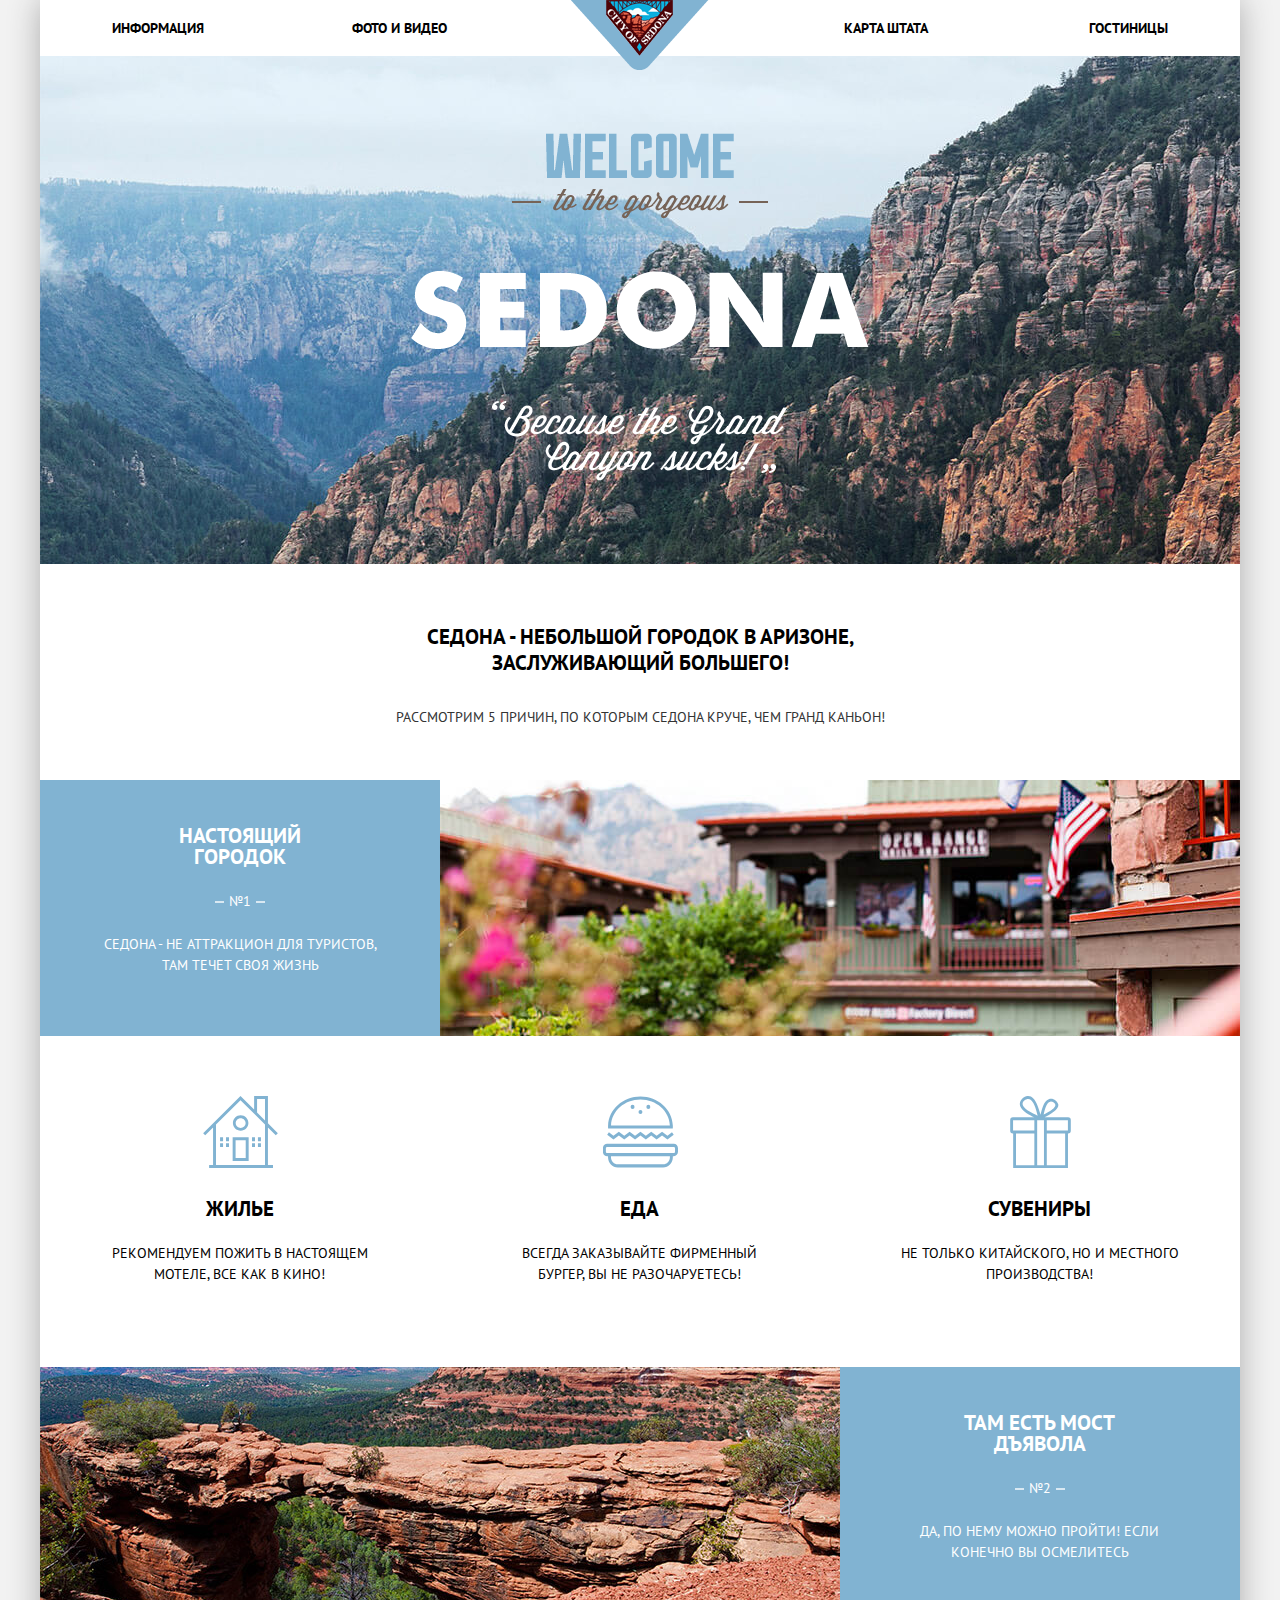
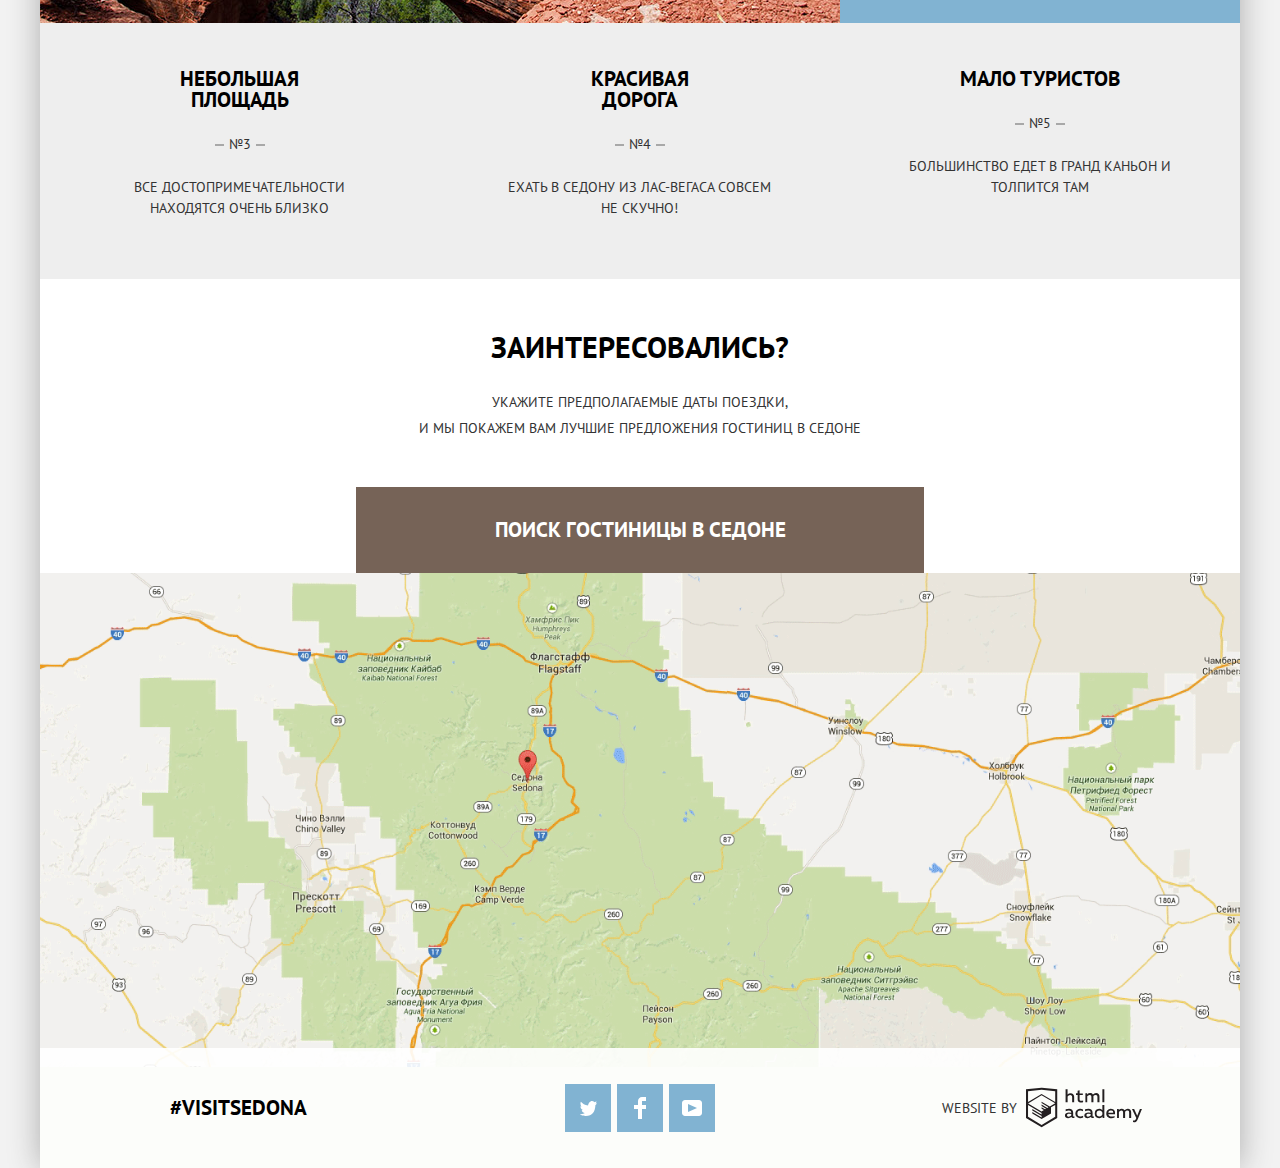
==== commit e3a5c73f: "Подготовка к сдаче #4" ====
--- a/index.html
+++ b/index.html
@@ -4,15 +4,15 @@
     <meta charset="utf-8">
     <title>HTML Academy: Седона</title>
     <link rel="stylesheet" href="css/normalize.css">
-    <link rel="stylesheet" href="css/style.css">
+    <link rel="stylesheet" href="css/style.min.css">
     <link href="https://fonts.googleapis.com/css?family=PT+Sans:400,700&amp;subset=cyrillic" rel="stylesheet">
   </head>
   <body>
       
     <header class="main-header">
         <nav class="main-navigation">
-            <a class="main-logo" href="#">
-                <img class="sedona-main-logo" src="img/sedona-logo.png" width="138" height="70" alt="City Of Sedona">
+            <a class="sedona-main-logo" href="#">
+                <img src="img/sedona-logo.png" width="138" height="70" alt="City Of Sedona">
             </a>
             <ul class="list-navigation">
                 <li><a class="navigation-button" href="#">Информация</a></li>
@@ -30,13 +30,13 @@
         <section class="introduction">
             <div class="background-container">
                 <div class="promo-container">
-                    <div class="intro-wrapper">
+                    <div class="intro-wrapper welcome-wrapper">
                         <img src="img/welcome-title.png" width="256" height="86" alt="Welcome to the gorgeous">
                     </div>
-                    <div class="intro-wrapper">
+                    <div class="intro-wrapper sedona-wrapper">
                         <img src="img/sedona-title.png" width="458" height="78" alt="Sedona">
                     </div>
-                    <div class="intro-wrapper">
+                    <div class="intro-wrapper canyon-wrapper">
                         <img src="img/grandcanyon.png" width="296" height="80" alt="Because the Grand Canyon sucks!">
                     </div>
                 </div>
@@ -139,21 +139,22 @@
             </ol>
         </section>
         
-        <div class="choicenmodal-wrapper">
-            <section class="choice">
-                <h2 class="visually-hidden">Выбор гостиницы</h2>
-                <div class="choice-container">
-                    <div class="choice-text-container">
-                        <div class="paragraph">
-                                <p class="interest">Заинтересовались?</p>
-                                <p>Укажите предполагаемые даты поездки,<br> и мы покажем вам лучшие предложения гостиниц в Седоне</p>
-                        </div>
-                    </div>
-                    <button type="button">Поиск гостиницы в Седоне</button>
-                </div>
-            </section>
-
-            <section class="search">  
+        <section class="choice">
+            <h2 class="visually-hidden">Выбор гостиницы</h2>
+            <div class="choice-container">
+                <div class="choice-text-container">
+                    <div class="paragraph">
+                            <p class="interest">Заинтересовались?</p>
+                            <p>Укажите предполагаемые даты поездки,<br> и мы покажем вам лучшие предложения гостиниц в Седоне</p>
+                    </div>
+                </div>
+                <a class="search-btn" href="search.html">Поиск гостиницы в Седоне</a>
+                </div>
+        </section>
+    </main>
+           
+    <div class="mapnfooter-wrapper">
+    <section class="search">  
                 <h2 class="visually-hidden">Поиск гостиницы</h2>
                 <form class="modal-search" method="post" action="https://echo.htmlacademy.ru">
                     <p>
@@ -177,26 +178,23 @@
                     <div class="number-reg-container">
                         <label class="number-reg-title" for="search-adults">Взрослые:</label>
                         <div class="number-reg-wrapper">
-                            <button type="button" class="number-reg">-</button>
+                            <button type="button" class="number-reg" aria-label="Меньше">-</button>
                             <input type="number" id="search-adults" name="adults" min="0" value="2">
-                            <button type="button" class="number-reg">+</button>
+                            <button type="button" class="number-reg" aria-label="Больше">+</button>
                         </div>
 
                         <label class="number-reg-title" for="search-children">Дети:</label>
                         <div class="number-reg-wrapper">
-                            <button type="button" class="number-reg">-</button>
+                            <button type="button" class="number-reg" aria-label="Меньше">-</button>
                             <input type="number" id="search-children" name="children" min="0" value="0">
-                            <button type="button" class="number-reg">+</button> 
+                            <button type="button" class="number-reg" aria-label="Больше">+</button> 
                         </div>
                     </div>
                     <button type="submit">Найти</button>
                 </form>
-            </section>
-        </div>
-    </main>
-           
-    <div class="mapnfooter-wrapper">
+        </section>
         <div class="map-container">
+            <iframe src="https://www.google.com/maps/embed?pb=!1m18!1m12!1m3!1d862858.1778673818!2d-111.97576974042974!3d34.84147371556777!2m3!1f0!2f0!3f0!3m2!1i1024!2i768!4f13.1!3m3!1m2!1s0x872da132f942b00d%3A0x5548c523fa6c8efd!2z0KHQtdC00L7QvdCwLCDQkNGA0LjQt9C-0L3QsCA4NjMzNiwg0KHQqNCQ!5e0!3m2!1sru!2sru!4v1513097134625" width="600" height="450" frameborder="0" style="border:0" allowfullscreen></iframe>
             <img class="map" src="img/main-map.png" width="1718" height="748" alt="Карта местности">
         </div>
         <footer class="main-footer">
@@ -219,12 +217,13 @@
                     <div class="footer-copyright-container ">
                         <p class="footer-copyright">
                             Website by
-                            <span><a class="htmlacademy-link" href="https://htmlacademy.ru/intensive/htmlcss"><svg id="Layer_1" data-name="Layer 1" xmlns="http://www.w3.org/2000/svg" viewBox="0 0 108.08 36.85" width="116" height="41"><title>logo-htmlacademy</title><path d="M44.61,26.88a2,2,0,0,0,.55-0.1v1.33a3.25,3.25,0,0,1-1.18.21,1.67,1.67,0,0,1-1.67-1,4.84,4.84,0,0,1-3.14,1.08c-1.51,0-2.91-.83-2.91-2.55,0-2.13,2-2.79,3.71-2.79a11.08,11.08,0,0,1,2.17.25v-0.3c0-1-.76-1.77-2.19-1.77a7.42,7.42,0,0,0-3,.64v-1.7a10.21,10.21,0,0,1,3.19-.55c2.36,0,3.81,1.12,3.81,3.65v3a0.54,0.54,0,0,0,.49.59h0.17Zm-6.44-1.13A1.35,1.35,0,0,0,39.63,27h0.11a3.39,3.39,0,0,0,2.41-1V24.58a9.72,9.72,0,0,0-1.81-.21c-1,0-2.16.33-2.16,1.38h0Zm12.36-6.11a5,5,0,0,1,2.57.64V22a4.08,4.08,0,0,0-2.3-.7,2.75,2.75,0,1,0,0,5.49,5,5,0,0,0,2.43-.64v1.71a6.27,6.27,0,0,1-2.76.57A4.21,4.21,0,0,1,46,24.51q0-.21,0-0.41a4.32,4.32,0,0,1,4.18-4.46h0.38Zm12.17,7.24a2,2,0,0,0,.55-0.1v1.33a3.25,3.25,0,0,1-1.18.21,1.67,1.67,0,0,1-1.67-1,4.84,4.84,0,0,1-3.14,1.08c-1.51,0-2.91-.83-2.91-2.55,0-2.13,2-2.79,3.71-2.79a11.08,11.08,0,0,1,2.17.25v-0.3c0-1-.76-1.77-2.19-1.77a7.42,7.42,0,0,0-3,.64v-1.7a10.21,10.21,0,0,1,3.19-.55c2.36,0,3.81,1.12,3.81,3.65v3a0.54,0.54,0,0,0,.49.59h0.17Zm-6.44-1.13A1.35,1.35,0,0,0,57.73,27h0.11a3.39,3.39,0,0,0,2.41-1V24.58a9.72,9.72,0,0,0-1.81-.21c-1.06,0-2.16.33-2.16,1.38h0ZM73,16V28.2H71.35V26.88a3.88,3.88,0,0,1-3.19,1.54,4.4,4.4,0,0,1,0-8.78,3.81,3.81,0,0,1,3,1.3V16H73Zm-4.53,5.22a2.76,2.76,0,1,0,0,5.52A2.86,2.86,0,0,0,71.15,25V23A2.91,2.91,0,0,0,68.49,21.27ZM79,19.64c3.31,0,4.46,2.68,3.92,5.09H76.7c0.21,1.5,1.67,2.11,3.19,2.11a6.11,6.11,0,0,0,2.64-.59v1.6a7.14,7.14,0,0,1-3,.57C77,28.42,74.78,27,74.78,24a4.18,4.18,0,0,1,4-4.39H79Zm0.09,1.54a2.28,2.28,0,0,0-2.44,2.1v0.06H81.3A2,2,0,0,0,79.13,21.18Zm5.73,7V19.87h1.65v1a3.81,3.81,0,0,1,2.78-1.27A2.86,2.86,0,0,1,91.89,21a4.12,4.12,0,0,1,2.91-1.33A3.06,3.06,0,0,1,98,23V28.2h-1.9V23.05a1.59,1.59,0,0,0-1.42-1.75H94.42a2.8,2.8,0,0,0-2.07,1.12V28.2h-1.9V23.05A1.59,1.59,0,0,0,89,21.31H88.8a3,3,0,0,0-2.21,1.29v5.63H84.86Zm21.31-8.33h1.9l-3.91,9.46c-0.9,2.17-2.09,2.86-3.35,2.86a4.76,4.76,0,0,1-1.1-.14V30.46a2.86,2.86,0,0,0,.85.12c0.9,0,1.58-.64,2.07-1.9l0.17-.42-4-8.4h2l2.86,6.29ZM38.73,1.46V6.22a3.81,3.81,0,0,1,2.7-1.14,3.25,3.25,0,0,1,3.44,3.4v5.15H43V8.72a1.81,1.81,0,0,0-1.61-2h-0.3a2.93,2.93,0,0,0-2.32,1.39v5.52h-1.9V1.46h1.9ZM49.94,2.31v3h3V6.91h-3v3.81c0,1.1.5,1.46,1.58,1.46a4.49,4.49,0,0,0,1.69-.33v1.6A6.8,6.8,0,0,1,51,13.8a2.55,2.55,0,0,1-2.86-2.74V6.89H46.58V5.26h1.5V2.74Zm5.4,11.31V5.28H57v1A3.81,3.81,0,0,1,59.77,5a2.86,2.86,0,0,1,2.6,1.33A4.12,4.12,0,0,1,65.28,5,3.06,3.06,0,0,1,68.44,8.4v5.21h-1.9V8.46a1.59,1.59,0,0,0-1.42-1.75H64.89a2.8,2.8,0,0,0-2.07,1.12v5.78h-1.9V8.46A1.59,1.59,0,0,0,59.5,6.71H59.27A3,3,0,0,0,57.06,8v5.63H55.34ZM71.17,1.45H73V13.6H71.17V1.45ZM14.71,0H14.55L0,1.54V28.21l14.55,8.66,14.55-8.66V1.54Zm12.5,27.1L14.55,34.64,1.9,27.12V16.18l12.59,7.5V25L5.86,19.9v1.31l8.68,5.21v1.39L5.87,22.65V24l8.68,5.21,8.75-5.24V18.31L27.2,16V27.12Zm0-12.53-3.48,2-1.6,1L14.51,13v1.31L21,18.23H21l-0.14.09-1,.54-5.37-3.2V17l4.24,2.52-1,.67-3.2-1.9v1.31l2.1,1.24L14.5,22.1,2,14.65,14.51,7.11Zm0-1.32L14.49,5.76,1.91,13.25v-10L14.56,1.92,27.21,3.25v10h0Z" transform="translate(0 -0.02)" fill="#231f20"/></svg></a></span>
+                            <span><a class="htmlacademy-link" href="https://htmlacademy.ru/intensive/htmlcss"><span class="visually-hidden">HTMLAcademy</span><svg id="Layer_1" data-name="Layer 1" xmlns="http://www.w3.org/2000/svg" viewBox="0 0 108.08 36.85" width="116" height="41"><title>logo-htmlacademy</title><path d="M44.61,26.88a2,2,0,0,0,.55-0.1v1.33a3.25,3.25,0,0,1-1.18.21,1.67,1.67,0,0,1-1.67-1,4.84,4.84,0,0,1-3.14,1.08c-1.51,0-2.91-.83-2.91-2.55,0-2.13,2-2.79,3.71-2.79a11.08,11.08,0,0,1,2.17.25v-0.3c0-1-.76-1.77-2.19-1.77a7.42,7.42,0,0,0-3,.64v-1.7a10.21,10.21,0,0,1,3.19-.55c2.36,0,3.81,1.12,3.81,3.65v3a0.54,0.54,0,0,0,.49.59h0.17Zm-6.44-1.13A1.35,1.35,0,0,0,39.63,27h0.11a3.39,3.39,0,0,0,2.41-1V24.58a9.72,9.72,0,0,0-1.81-.21c-1,0-2.16.33-2.16,1.38h0Zm12.36-6.11a5,5,0,0,1,2.57.64V22a4.08,4.08,0,0,0-2.3-.7,2.75,2.75,0,1,0,0,5.49,5,5,0,0,0,2.43-.64v1.71a6.27,6.27,0,0,1-2.76.57A4.21,4.21,0,0,1,46,24.51q0-.21,0-0.41a4.32,4.32,0,0,1,4.18-4.46h0.38Zm12.17,7.24a2,2,0,0,0,.55-0.1v1.33a3.25,3.25,0,0,1-1.18.21,1.67,1.67,0,0,1-1.67-1,4.84,4.84,0,0,1-3.14,1.08c-1.51,0-2.91-.83-2.91-2.55,0-2.13,2-2.79,3.71-2.79a11.08,11.08,0,0,1,2.17.25v-0.3c0-1-.76-1.77-2.19-1.77a7.42,7.42,0,0,0-3,.64v-1.7a10.21,10.21,0,0,1,3.19-.55c2.36,0,3.81,1.12,3.81,3.65v3a0.54,0.54,0,0,0,.49.59h0.17Zm-6.44-1.13A1.35,1.35,0,0,0,57.73,27h0.11a3.39,3.39,0,0,0,2.41-1V24.58a9.72,9.72,0,0,0-1.81-.21c-1.06,0-2.16.33-2.16,1.38h0ZM73,16V28.2H71.35V26.88a3.88,3.88,0,0,1-3.19,1.54,4.4,4.4,0,0,1,0-8.78,3.81,3.81,0,0,1,3,1.3V16H73Zm-4.53,5.22a2.76,2.76,0,1,0,0,5.52A2.86,2.86,0,0,0,71.15,25V23A2.91,2.91,0,0,0,68.49,21.27ZM79,19.64c3.31,0,4.46,2.68,3.92,5.09H76.7c0.21,1.5,1.67,2.11,3.19,2.11a6.11,6.11,0,0,0,2.64-.59v1.6a7.14,7.14,0,0,1-3,.57C77,28.42,74.78,27,74.78,24a4.18,4.18,0,0,1,4-4.39H79Zm0.09,1.54a2.28,2.28,0,0,0-2.44,2.1v0.06H81.3A2,2,0,0,0,79.13,21.18Zm5.73,7V19.87h1.65v1a3.81,3.81,0,0,1,2.78-1.27A2.86,2.86,0,0,1,91.89,21a4.12,4.12,0,0,1,2.91-1.33A3.06,3.06,0,0,1,98,23V28.2h-1.9V23.05a1.59,1.59,0,0,0-1.42-1.75H94.42a2.8,2.8,0,0,0-2.07,1.12V28.2h-1.9V23.05A1.59,1.59,0,0,0,89,21.31H88.8a3,3,0,0,0-2.21,1.29v5.63H84.86Zm21.31-8.33h1.9l-3.91,9.46c-0.9,2.17-2.09,2.86-3.35,2.86a4.76,4.76,0,0,1-1.1-.14V30.46a2.86,2.86,0,0,0,.85.12c0.9,0,1.58-.64,2.07-1.9l0.17-.42-4-8.4h2l2.86,6.29ZM38.73,1.46V6.22a3.81,3.81,0,0,1,2.7-1.14,3.25,3.25,0,0,1,3.44,3.4v5.15H43V8.72a1.81,1.81,0,0,0-1.61-2h-0.3a2.93,2.93,0,0,0-2.32,1.39v5.52h-1.9V1.46h1.9ZM49.94,2.31v3h3V6.91h-3v3.81c0,1.1.5,1.46,1.58,1.46a4.49,4.49,0,0,0,1.69-.33v1.6A6.8,6.8,0,0,1,51,13.8a2.55,2.55,0,0,1-2.86-2.74V6.89H46.58V5.26h1.5V2.74Zm5.4,11.31V5.28H57v1A3.81,3.81,0,0,1,59.77,5a2.86,2.86,0,0,1,2.6,1.33A4.12,4.12,0,0,1,65.28,5,3.06,3.06,0,0,1,68.44,8.4v5.21h-1.9V8.46a1.59,1.59,0,0,0-1.42-1.75H64.89a2.8,2.8,0,0,0-2.07,1.12v5.78h-1.9V8.46A1.59,1.59,0,0,0,59.5,6.71H59.27A3,3,0,0,0,57.06,8v5.63H55.34ZM71.17,1.45H73V13.6H71.17V1.45ZM14.71,0H14.55L0,1.54V28.21l14.55,8.66,14.55-8.66V1.54Zm12.5,27.1L14.55,34.64,1.9,27.12V16.18l12.59,7.5V25L5.86,19.9v1.31l8.68,5.21v1.39L5.87,22.65V24l8.68,5.21,8.75-5.24V18.31L27.2,16V27.12Zm0-12.53-3.48,2-1.6,1L14.51,13v1.31L21,18.23H21l-0.14.09-1,.54-5.37-3.2V17l4.24,2.52-1,.67-3.2-1.9v1.31l2.1,1.24L14.5,22.1,2,14.65,14.51,7.11Zm0-1.32L14.49,5.76,1.91,13.25v-10L14.56,1.92,27.21,3.25v10h0Z" transform="translate(0 -0.02)" fill="#231f20"/></svg></a></span>
                         </p>
                     </div>
                 </div>
             </div>
         </footer>
     </div>
+    <script src="js/script.min.js"></script>
   </body>
 </html>
--- a/css/style.min.css
+++ b/css/style.min.css
@@ -0,0 +1 @@
+@-webkit-keyframes slide{0%{-webkit-transform:translateY(-400px);transform:translateY(-400px)}20%{-webkit-transform:translateY(-315px);transform:translateY(-315px)}40%{-webkit-transform:translateY(-230px);transform:translateY(-230px)}60%{-webkit-transform:translateY(-145px);transform:translateY(-145px)}80%{-webkit-transform:translateY(-60px);transform:translateY(-60px)}to{-webkit-transform:translateY(0);transform:translateY(0)}}@keyframes slide{0%{-webkit-transform:translateY(-400px);transform:translateY(-400px)}20%{-webkit-transform:translateY(-315px);transform:translateY(-315px)}40%{-webkit-transform:translateY(-230px);transform:translateY(-230px)}60%{-webkit-transform:translateY(-145px);transform:translateY(-145px)}80%{-webkit-transform:translateY(-60px);transform:translateY(-60px)}to{-webkit-transform:translateY(0);transform:translateY(0)}}html{-webkit-box-sizing:border-box;box-sizing:border-box}*,::after,::before{-webkit-box-sizing:inherit;box-sizing:inherit}body{margin:0 auto;padding:0;width:1200px;font-family:'PT Sans','Tahoma',sans-serif;font-size:14px;line-height:26px;font-weight:400;color:#333;text-transform:uppercase;background-color:#f2f2f2;-webkit-box-shadow:0 0 30px 0 #acacac;box-shadow:0 0 30px 0 #acacac}a{text-decoration:none}img{max-width:100%;height:auto}.visually-hidden:not(:focus):not(:active),input[type=checkbox].visually-hidden,input[type=radio].visually-hidden{position:absolute;width:1px;height:1px;margin:-1px;border:0;padding:0;white-space:nowrap;-webkit-clip-path:inset(100%);clip-path:inset(100%);clip:rect(0 0 0 0);overflow:hidden}.main-header{margin:0;padding:0;color:#000;background-color:#fff}.main-navigation{position:relative;margin:0;padding:0}.sedona-main-logo{position:absolute;top:0;left:50%;width:138px;height:70px;margin-left:-69px}.list-navigation{display:-webkit-box;display:-ms-flexbox;display:flex;-webkit-box-orient:horizontal;-webkit-box-direction:normal;-ms-flex-direction:row;flex-direction:row;-ms-flex-wrap:wrap;flex-wrap:wrap;-webkit-box-align:center;-ms-flex-align:center;align-items:center;margin:0;padding:0;background-color:#fff;list-style:none}.list-navigation li{width:20%;margin:0;padding-top:15px;padding-bottom:15px;vertical-align:top}.list-navigation li:nth-of-type(2){margin-right:auto}.list-navigation li:first-of-type,.list-navigation li:nth-of-type(2){padding-left:6%;text-align:left}.list-navigation li:last-of-type,.list-navigation li:nth-of-type(3){padding-right:6%;text-align:right}.list-navigation a{font-weight:700;color:#000;outline:0}.list-navigation a:focus,.list-navigation a:hover{color:#81b3d2}.list-navigation a:active{color:rgba(0,0,0,.3)}.active-main a{color:#766357}.introduction{background-color:#fff}.introduction .background-container{width:100%;margin:0;padding:0;background-color:#858c92;background-image:url(../img/shadow.png),url(../img/bg-photo.jpg);background-size:100% 57px,100%;background-position:bottom center,0 -54px;background-repeat:no-repeat}.introduction .promo-container{display:-webkit-box;display:-ms-flexbox;display:flex;-webkit-box-orient:vertical;-webkit-box-direction:normal;-ms-flex-direction:column;flex-direction:column;-webkit-box-align:center;-ms-flex-align:center;align-items:center;min-height:508px;padding-top:77px;padding-bottom:80px}.intro-wrapper{margin:0 0 52px;padding:0}.fieldset-wrapper p:last-of-type,.intro-wrapper:last-of-type{margin-bottom:0}.welcome-wrapper{height:86px}.sedona-wrapper{height:78px}.canyon-wrapper{height:80px}.intro-text-container{width:100%}.features-list h3,.intro-text-container p{margin:0;padding:0}.intro-text-container .paragraph{width:490px;margin:0 auto;padding:60px 0 50px;text-align:center}.intro-text-container .slogan{margin-bottom:28px;font-size:21px;font-weight:700;color:#000}.features{line-height:21px;background-color:#eee}.features-list,.usual-features-list{display:-webkit-box;display:-ms-flexbox;display:flex;-webkit-box-orient:vertical;-webkit-box-direction:normal;-ms-flex-direction:column;flex-direction:column;margin:0;padding:0;list-style:none}.features-list li{min-height:256px}.features-list h3{font-size:21px;font-weight:700;color:#000}.usual-features-list{-webkit-box-orient:horizontal;-ms-flex-direction:row;flex-direction:row}.feature-item{margin:0;padding:0;width:33.33%;text-align:center}.special{position:relative;overflow:hidden;width:100%;background-color:#81b3d2}.special,.special h3{color:#fff}.special-1{padding-right:66.66%}.special-2{padding-left:66.66%}.special img{position:absolute;width:66.66%}.special-1 img{top:-81px;right:0}.special-2 img{top:-74px;left:0}.feature-container{width:285px;margin:45px auto 55px;text-align:center;vertical-align:middle}.special-2 .feature-container{width:305px}.usual-item:nth-of-type(2) .feature-container{width:280px}.feature-title{width:160px;margin:0 auto 24px}.feature-number{position:relative;margin:0 0 22px;padding:0}.feature-number::after,.feature-number::before{content:"";position:absolute;top:50%;width:9px;height:2px;margin-top:-1px;background-color:#a8a8a8}.special .feature-number::after,.special .feature-number::before{background-color:rgba(255,255,255,.7)}.feature-number::before{left:50%;margin-left:-25px}.feature-number::after{right:50%;margin-right:-25px}.choice-text-container p,.feature-description{margin:0;padding:0}.towns-advantages{color:#000;background-color:#fff}.towns-advantages h3{color:#000}.towns-advantages-list{display:-webkit-box;display:-ms-flexbox;display:flex;-webkit-box-orient:horizontal;-webkit-box-direction:normal;-ms-flex-direction:row;flex-direction:row;margin:0;padding:0;list-style:none}.towns-advantages-list li{min-height:330px}.towns-advantages-list .feature-container{position:relative;margin-top:60px;margin-bottom:82px;padding-top:102px}.towns-advantages-list .feature-container::before{content:"";position:absolute;top:0;left:50%;width:75px;height:72px;margin-left:-37px;background-size:75px 72px;background-repeat:no-repeat;background-position:center}.feature-container-1::before{background-image:url(../img/icon-shelter.svg)}.feature-container-2::before{background-image:url(../img/icon-food.svg)}.feature-container-3::before{background-image:url(../img/icon-present.svg)}.advantage-item{width:33.33%;margin:0;padding:0}.choice{max-width:1200px;margin:0 auto;padding:0;background-color:#fff}.choice-container{text-align:center}.choice-text-container{width:100%}.choice .paragraph{width:450px;margin:0 auto;padding-top:50px;padding-bottom:46px}.choice .interest{margin-bottom:24px;font-size:30px;line-height:36px;font-weight:700;color:#000}.choice .search-btn{display:block;width:568px;height:86px;margin:0 auto;padding:30px 0;font:inherit;font-size:21px;line-height:26px;font-weight:700;color:#fff;text-transform:uppercase;text-align:center;background-color:#766357;border:0;border-radius:0;outline:0}.choice .search-btn:focus,.choice .search-btn:hover{background-color:#604e43}.choice .search-btn:active{color:rgba(255,255,255,.3);background-color:#503e33}.search{position:absolute;top:0;left:50%;z-index:1;width:568px;margin-left:-284px;padding:56px;background-color:#fff;-webkit-animation:slide .6s;animation:slide .6s}.search-hidden{display:none;animation:slide .6s reverse}.modal-search{margin:0;padding:0;font-weight:700;color:#000}.modal-search p,.number-reg-container{-webkit-box-pack:justify;-ms-flex-pack:justify;justify-content:space-between}.modal-search p,.number-reg-container,.number-reg-wrapper{display:-webkit-box;display:-ms-flexbox;display:flex;-webkit-box-orient:horizontal;-webkit-box-direction:normal;-ms-flex-direction:row;flex-direction:row}.modal-search p{position:relative;margin:0 0 30px;vertical-align:middle}.number-reg-container,.number-reg-wrapper{-webkit-box-align:center;-ms-flex-align:center;align-items:center}.number-reg-container{margin-bottom:54px}.number-reg-wrapper{-webkit-box-pack:center;-ms-flex-pack:center;justify-content:center;width:114px}.modal-search label{height:26px;margin:auto 0}.modal-search input[type=date]{margin:0}.modal-search input[type=date],.modal-search input[type=number]{font:inherit;background-color:#f2f2f2;border:2px solid transparent;outline:0}.modal-search input[type=date]{width:345px;height:38px;margin-left:auto;padding:4px 38px 4px 13px}.modal-search input[type=number]{width:38px;height:38px;padding:6px 4px;margin:0}.modal-search input[type=date]:hover,.modal-search input[type=number]:hover{background-color:#ebebeb}.modal-search input[type=date]:focus,.modal-search input[type=number]:focus{background-color:#fff;border:2px solid #e5e5e5}.modal-search button[type=button]{margin:0;padding:0;width:38px;height:38px;font:inherit;font-size:20px;color:#a9a9a9;background-color:#f2f2f2;border:0;border-radius:0;outline:0}.modal-search button[type=button]:focus,.modal-search button[type=button]:hover{color:#000}.modal-search button[type=button]:active{color:#81b3d2}.calendar{position:absolute;top:0;right:0}.calendar span{display:block;margin:0;padding:8px 9px}.calendar:focus path,.calendar:hover path{fill:#000}.calendar:active path{fill:#81b3d2}.search button[type=submit]{width:100%;padding:16px 0;font:inherit;font-size:21px;line-height:26px;font-weight:700;color:#fff;text-transform:uppercase;background-color:#81b3d2;border:0;border-radius:0;outline:0}.hotels-list .info:focus,.hotels-list .info:hover,.search button[type=submit]:focus,.search button[type=submit]:hover,.social-list a:focus,.social-list a:hover{background-color:#669ec0}.hotels-list .info:active,.search button[type=submit]:active{color:rgba(255,255,255,.3);background-color:#5496bd}.mapnfooter-wrapper{position:relative;overflow:hidden;max-width:1200px;min-height:595px;margin:0 auto;padding:0;background-color:#e0e7ce}.map-container{overflow:hidden;margin-top:-120px;margin-left:-210px}.map-container iframe{position:absolute;top:0;left:0;width:100%;height:595px}.main-footer{max-width:1200px;min-height:120px;margin:0 auto;background-color:rgba(255,255,255,.9)}.mapnfooter-wrapper .main-footer{position:absolute;bottom:0;left:0;width:100%;margin:0}.footer-container{display:-webkit-box;display:-ms-flexbox;display:flex;-webkit-box-orient:horizontal;-webkit-box-direction:normal;-ms-flex-direction:row;flex-direction:row;-webkit-box-align:center;-ms-flex-align:center;align-items:center;-webkit-box-pack:justify;-ms-flex-pack:justify;justify-content:space-between;width:100%}.footer-item-wrapper{-ms-flex-preferred-size:33%;flex-basis:33%;margin:0;padding:0}.footer-tag-container{width:136px;margin:0 auto;padding:47px 0;font-size:21px;font-weight:700;color:#000}.footer-tag-container .tag,.social-list a{margin:0;padding:0}.footer-copyright-container{position:relative;width:200px;margin:0 auto;padding:32px 0;vertical-align:middle}.footer-copyright-container span{position:absolute;top:50%;right:0;margin-top:-21px}.footer-copyright-container .footer-copyright{margin:0;padding:15px 0;vertical-align:middle}.footer-social-container{width:150px;margin:0 auto;padding:31px 0}.social-list,.social-list li{display:-webkit-box;display:-ms-flexbox;display:flex;-webkit-box-orient:horizontal;-webkit-box-direction:normal;-ms-flex-direction:row;flex-direction:row;-webkit-box-pack:justify;-ms-flex-pack:justify;justify-content:space-between}.social-list{-ms-flex-wrap:wrap;flex-wrap:wrap;padding:0;list-style:none;width:150px;margin:0}.social-list li{position:relative;-webkit-box-align:center;-ms-flex-align:center;align-items:center;width:46px;height:48px;margin:5px 0}.social-list a{width:46px;height:48px;background-color:#81b3d2;outline:0}.social-list a:active{background-color:#5496bd}.social-list a::before{content:"";position:absolute;top:50%;left:50%;width:22px;height:22px;margin-left:-11px;margin-top:-11px;background-position:center;background-repeat:no-repeat;opacity:1}.social-list .social-tw::before{background-size:17px 15px;background-image:url(../img/t-icon.svg)}.social-list .social-fb::before{background-size:12px 22px;background-image:url(../img/fb-icon.svg)}.social-list .social-yt::before{background-size:20px 16px;background-image:url(../img/youtube-icon.svg)}.social-list a:focus::before,.social-list a:hover::before{opacity:1}.social-list a:active::before{opacity:.3}.htmlacademy-link{outline:0}.htmlacademy-link:focus path,.htmlacademy-link:hover path{fill:#81b3d2}.htmlacademy-link:active path{fill:#bdbbbc}.filter{width:100%;min-height:217px}.modal-filter{width:100%;margin:0;padding:0;font-size:14px;line-height:21px;color:#fff;background-color:#657380;background-image:url(../img/filter-bg.jpg);background-repeat:no-repeat;background-position:center -60px;background-size:100%}.modal-filter .filter-wrapper{display:-webkit-box;display:-ms-flexbox;display:flex;-webkit-box-orient:horizontal;-webkit-box-direction:normal;-ms-flex-direction:row;flex-direction:row;width:100%;margin:0;padding:0}.modal-filter .fieldset-wrapper{width:20%;margin:0 0 0 15px;padding:28px 0 31px 6%}.fieldset-wrapper:first-of-type{margin-left:0}.fieldset-wrapper:nth-last-of-type(2){margin-right:auto}.fieldset-wrapper p{margin:0 0 24px;padding:0}.modal-filter fieldset{margin:0;padding:0;border:0}.modal-filter legend{margin:0 0 25px;padding:0;font-size:16px;font-weight:700}.filter-checkbox{position:relative;margin:0;padding:0 0 0 40px;cursor:pointer}.filter-checkbox input[type=checkbox]+.checkbox-indicator{position:absolute;top:-2px;left:0;width:23px;height:23px;background-image:url(../img/checkbox-nonch.svg);background-repeat:no-repeat;background-position:left}.filter-checkbox input[type=checkbox]:focus+.checkbox-indicator{border-color:#663d15;outline:thin dotted;outline:5px auto -webkit-focus-ring-color}.filter-checkbox input[type=checkbox]:checked+.checkbox-indicator{width:27px;background-image:url(../img/checkbox-ch.svg)}.filter-checkbox input[type=checkbox].disabled+.checkbox-indicator,.filter-checkbox input[type=checkbox]:disabled+.checkbox-indicator{opacity:.3}.range-wrapper{width:33.33%;margin:0;padding-right:6%;padding-top:27px;padding-bottom:32px}.range-wrapper legend{margin-bottom:10px;margin-left:10px}.price-controls,.range-controls{position:relative;margin-left:10px}.price-controls{height:36px;font-size:0;border:2px solid #fff;border-radius:2px;margin-bottom:20px}.price-controls::after{content:"";position:absolute;top:50%;left:50%;width:2px;height:22px;background:#fff;-webkit-transform:translate(-50%,-50%);-ms-transform:translate(-50%,-50%);transform:translate(-50%,-50%)}.price-controls label{display:inline-block;width:156px;padding:5px 0;font-size:14px;line-height:21px;vertical-align:middle;cursor:pointer}.price-controls .min-price{padding-left:65px}.price-controls .max-price{padding-left:55px}.price-controls input{width:50px;margin:0;color:inherit;font:inherit;background:0 0;border:0}.range-controls{margin-bottom:32px}.range-controls .scale{height:2px;background:rgba(255,255,255,.3)}.range-controls .bar{width:80%;height:2px;background:#fff}.range-toggle{position:absolute;top:-9px;width:20px;height:20px;background:#ababab;border:8px solid #fff;border-radius:50%;-webkit-box-shadow:0 2px 1px 0 rgba(0,1,1,.2);box-shadow:0 2px 1px 0 rgba(0,1,1,.2);cursor:pointer;outline:0}.range-toggle:focus,.range-toggle:hover{-webkit-transform:scale(1.1);-ms-transform:scale(1.1);transform:scale(1.1)}.range-toggle-min{left:0}.range-toggle-max{left:80%}.modal-filter button[type=submit]{display:block;width:137px;height:36px;margin:0 auto;font:inherit;font-size:14px;line-height:21px;color:#fff;text-transform:uppercase;background-color:transparent;border:2px solid #fff;border-radius:2px;outline:0;cursor:pointer}.modal-filter button[type=submit]:focus,.modal-filter button[type=submit]:hover{color:#000;background-color:#fff}.modal-filter button[type=submit]:active{color:rgba(0,0,0,.9);background-color:rgba(255,255,255,.3)}.arrow-selectors,.results,.sorting-settings,.text-selectors{display:-webkit-box;display:-ms-flexbox;display:flex;-webkit-box-direction:normal;margin:0;padding:0}.results{background-color:#fff;-webkit-box-orient:vertical;-ms-flex-direction:column;flex-direction:column}.results .sorting{min-height:86px;margin:0;padding:30px 6%;font:inherit;font-size:12px;line-height:18px;color:#000;background-color:#fff;border-bottom:1px solid #e5e5e5}.sorting .sorting-wrapper{display:-webkit-box;display:-ms-flexbox;display:flex;-webkit-box-orient:horizontal;-webkit-box-direction:normal;-ms-flex-direction:row;flex-direction:row;-webkit-box-pack:justify;-ms-flex-pack:justify;justify-content:space-between;-webkit-box-align:center;-ms-flex-align:center;align-items:center}.sorting .found{margin:0;padding:0;font:inherit;font-size:21px;line-height:26px;font-weight:700;color:#000}.arrow-selectors,.sorting-settings,.text-selectors{-webkit-box-orient:horizontal;-ms-flex-direction:row;flex-direction:row;-webkit-box-pack:justify;-ms-flex-pack:justify;justify-content:space-between;min-width:900px;list-style:none}.arrow-selectors,.text-selectors{padding:0 10px;min-width:375px}.arrow-selectors{padding:0;min-width:35px}.arrow{outline:0}.arrow:focus path,.arrow:hover path{fill:#231f20}.active-sort path,.arrow:active path{fill:#81b3d2}.text-selectors a{color:rgba(0,0,0,.3);border-bottom:1px dotted #81b3d2;outline:0}.text-selectors a:focus,.text-selectors a:hover{color:#81b3d2;border-bottom:1px dotted #81b3d2}.active-sort a,.text-selectors a:active{color:#000;border-bottom:none}.active-sort a{color:#81b3d2}.results-container{-ms-flex-preferred-size:455px;flex-basis:455px;line-height:21px}.hotels-list{display:-webkit-box;display:-ms-flexbox;display:flex;-webkit-box-orient:vertical;-webkit-box-direction:normal;-ms-flex-direction:column;flex-direction:column;margin:0;padding:0;list-style:none}.hotel-position{position:relative;min-height:151px;padding:0 6%;border-bottom:1px solid #e5e5e5}.hotel-position p{margin:0 0 6px;padding:0}.position-container{display:-webkit-box;display:-ms-flexbox;display:flex;-webkit-box-orient:horizontal;-webkit-box-direction:normal;-ms-flex-direction:row;flex-direction:row;-webkit-box-align:center;-ms-flex-align:center;align-items:center;-ms-flex-wrap:wrap;flex-wrap:wrap}.hotel-preview{height:90px;margin:0 30px 0 0}.hotel-preview img{width:135px;height:90px}.hotel-main-info{width:280px;margin:0;padding-top:25px;padding-bottom:30px}.hotel-main-info span{display:inline-block;vertical-align:middle}.hotel-type{width:110px;margin-right:2px}.hotel-price{width:150px}.hotel-main-mark{width:120px;margin-left:auto;padding:30px 0;text-align:right}.hotel-rank{display:-webkit-box;display:-ms-flexbox;display:flex;-webkit-box-orient:horizontal;-webkit-box-direction:normal;-ms-flex-direction:row;flex-direction:row;-webkit-box-align:center;-ms-flex-align:center;align-items:center;-webkit-box-pack:justify;-ms-flex-pack:justify;justify-content:space-between;padding:0;margin:0 0 48px;text-align:left;list-style:none}.hotel-rank li{width:18px;height:17px;margin:0 0 0 6px;padding:0}.hotel-rank span{position:relative}.hotel-rank .star-blue::before,.hotel-rank .star-none::before{content:"";position:absolute;top:0;left:0;width:18px;height:17px}.hotel-rank .star-blue::before{background-image:url(../img/star-icon.svg);background-size:18px 17px;background-position:center;background-repeat:no-repeat}.hotel-rank .star-none::before{background-color:transparent}.hotel-rating{display:inline-block;margin:0;padding:3px 15px;vertical-align:middle;background-color:#f2f2f2}.hotel-rank span,.hotel-rating p{margin:0;padding:0}.hotel-name{font-size:21px;line-height:26px;font-weight:700;color:#000;outline:0}.hotel-name:focus,.hotel-name:hover{color:#81b3d2}.hotel-name:active{color:rgba(0,0,0,.3)}.hotels-list .button{display:inline-block;height:27px;padding:3px 16px;margin-top:7px;margin-right:4px;vertical-align:middle;font-weight:700;color:#fff;outline:0}.hotels-list .info{background-color:#81b3d2}.hotels-list .reserve{background-color:#766357}.hotels-list .reserve:focus,.hotels-list .reserve:hover{background-color:#604e43}.hotels-list .reserve:active{color:rgba(255,255,255,.3);background-color:#503e33}